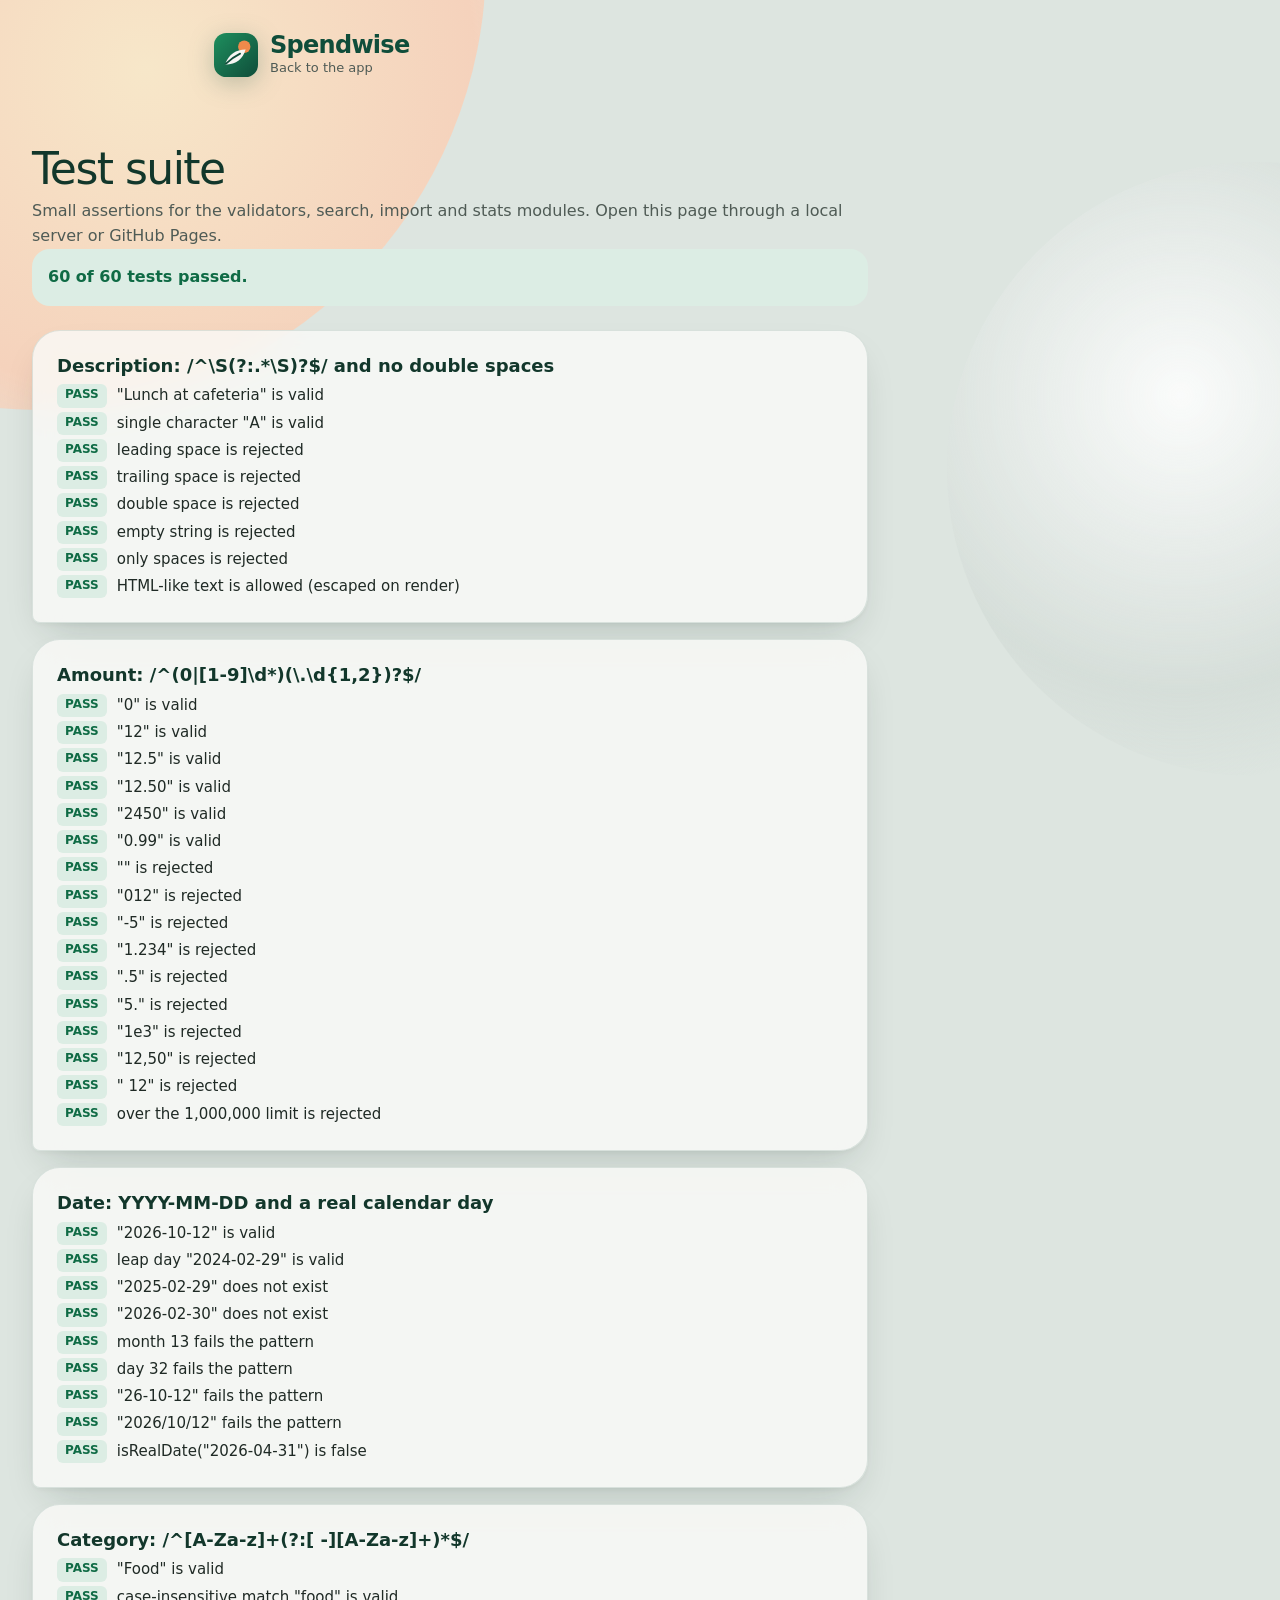
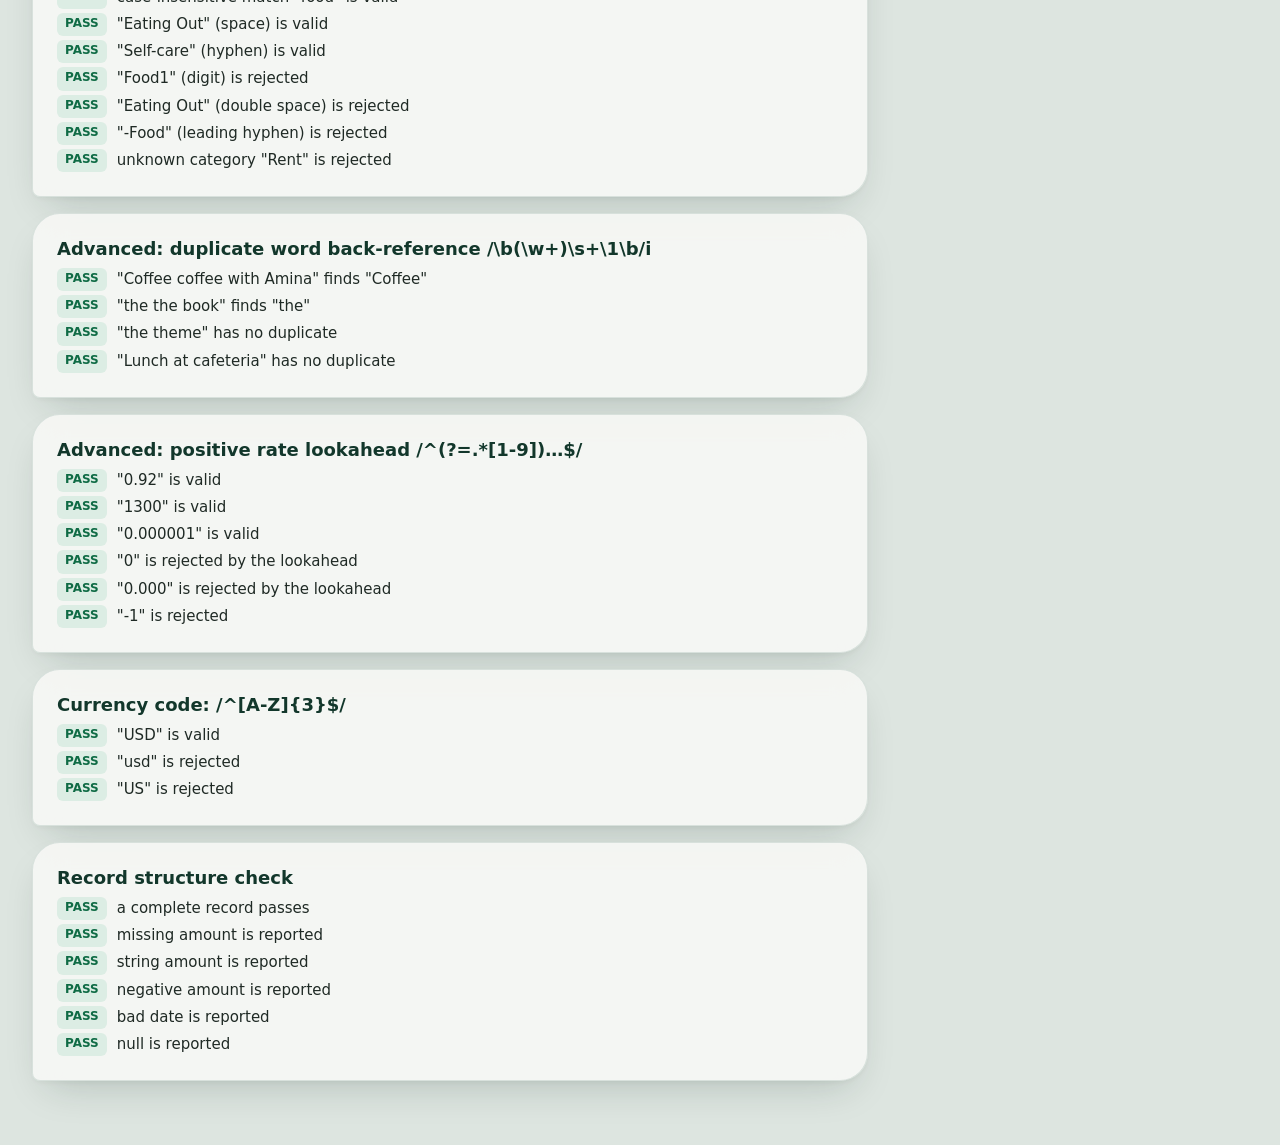
==== tests.html @ 970d1857 "feat(m3): add transaction form with regex validation and tests - validators.js: description, amount," ====
<!doctype html>
<html lang="en">
<head>
  <meta charset="utf-8">
  <meta name="viewport" content="width=device-width, initial-scale=1">
  <title>Tests · Spendwise</title>
  <link rel="icon" href="assets/favicon.svg" type="image/svg+xml">
  <link rel="stylesheet" href="styles/main.css">
</head>
<body class="tests-page">
  <a class="skip-link" href="#main">Skip to main content</a>
  <header class="site-header">
    <a class="brand" href="index.html">
      <img class="brand__mark" src="assets/favicon.svg" alt="">
      <span class="brand__text">
        <span class="brand__name">Spendwise</span>
        <span class="brand__tagline">Back to the app</span>
      </span>
    </a>
  </header>

  <main id="main" class="main" tabindex="-1">
    <h1 class="view__title">Test suite</h1>
    <p class="view__lede">Small assertions for the validators, search, import and stats modules. Open this page through a local server or GitHub Pages.</p>
    <p id="summary" class="tests-summary" role="status">Running tests…</p>
    <div id="results"></div>
  </main>

  <script type="module">
    import {
      PATTERNS, validateDescription, validateAmount, validateDate, validateCategory,
      validateCurrencyCode, validateRate, findDuplicateWord, isRealDate, describeRecordProblem,
    } from './scripts/validators.js';

    const groups = [];

    function group(name, body) {
      const cases = [];
      const expect = (label, actual, expected) => {
        const pass = JSON.stringify(actual) === JSON.stringify(expected);
        cases.push({ label, pass, actual, expected });
      };
      try {
        body(expect);
      } catch (error) {
        cases.push({ label: `threw: ${error.message}`, pass: false });
      }
      groups.push({ name, cases });
    }

    const ok = (message) => message === '';

    group('Description: /^\\S(?:.*\\S)?$/ and no double spaces', (expect) => {
      expect('"Lunch at cafeteria" is valid', ok(validateDescription('Lunch at cafeteria')), true);
      expect('single character "A" is valid', ok(validateDescription('A')), true);
      expect('leading space is rejected', ok(validateDescription(' Lunch')), false);
      expect('trailing space is rejected', ok(validateDescription('Lunch ')), false);
      expect('double space is rejected', ok(validateDescription('Lunch  at cafe')), false);
      expect('empty string is rejected', ok(validateDescription('')), false);
      expect('only spaces is rejected', ok(validateDescription('   ')), false);
      expect('HTML-like text is allowed (escaped on render)', ok(validateDescription('Printing <notes>')), true);
    });

    group('Amount: /^(0|[1-9]\\d*)(\\.\\d{1,2})?$/', (expect) => {
      for (const value of ['0', '12', '12.5', '12.50', '2450', '0.99']) {
        expect(`"${value}" is valid`, ok(validateAmount(value)), true);
      }
      for (const value of ['', '012', '-5', '1.234', '.5', '5.', '1e3', '12,50', ' 12']) {
        expect(`"${value}" is rejected`, ok(validateAmount(value)), false);
      }
      expect('over the 1,000,000 limit is rejected', ok(validateAmount('1000000.01')), false);
    });

    group('Date: YYYY-MM-DD and a real calendar day', (expect) => {
      expect('"2026-10-12" is valid', ok(validateDate('2026-10-12')), true);
      expect('leap day "2024-02-29" is valid', ok(validateDate('2024-02-29')), true);
      expect('"2025-02-29" does not exist', ok(validateDate('2025-02-29')), false);
      expect('"2026-02-30" does not exist', ok(validateDate('2026-02-30')), false);
      expect('month 13 fails the pattern', PATTERNS.date.test('2026-13-01'), false);
      expect('day 32 fails the pattern', PATTERNS.date.test('2026-01-32'), false);
      expect('"26-10-12" fails the pattern', PATTERNS.date.test('26-10-12'), false);
      expect('"2026/10/12" fails the pattern', PATTERNS.date.test('2026/10/12'), false);
      expect('isRealDate("2026-04-31") is false', isRealDate('2026-04-31'), false);
    });

    group('Category: /^[A-Za-z]+(?:[ -][A-Za-z]+)*$/', (expect) => {
      const list = ['Food', 'Books', 'Eating Out', 'Self-care'];
      expect('"Food" is valid', ok(validateCategory('Food', list)), true);
      expect('case-insensitive match "food" is valid', ok(validateCategory('food', list)), true);
      expect('"Eating Out" (space) is valid', ok(validateCategory('Eating Out', list)), true);
      expect('"Self-care" (hyphen) is valid', ok(validateCategory('Self-care', list)), true);
      expect('"Food1" (digit) is rejected', PATTERNS.category.test('Food1'), false);
      expect('"Eating  Out" (double space) is rejected', PATTERNS.category.test('Eating  Out'), false);
      expect('"-Food" (leading hyphen) is rejected', PATTERNS.category.test('-Food'), false);
      expect('unknown category "Rent" is rejected', ok(validateCategory('Rent', list)), false);
    });

    group('Advanced: duplicate word back-reference /\\b(\\w+)\\s+\\1\\b/i', (expect) => {
      expect('"Coffee coffee with Amina" finds "Coffee"', findDuplicateWord('Coffee coffee with Amina'), 'Coffee');
      expect('"the the book" finds "the"', findDuplicateWord('the the book'), 'the');
      expect('"the theme" has no duplicate', findDuplicateWord('the theme'), null);
      expect('"Lunch at cafeteria" has no duplicate', findDuplicateWord('Lunch at cafeteria'), null);
    });

    group('Advanced: positive rate lookahead /^(?=.*[1-9])…$/', (expect) => {
      expect('"0.92" is valid', ok(validateRate('0.92')), true);
      expect('"1300" is valid', ok(validateRate('1300')), true);
      expect('"0.000001" is valid', ok(validateRate('0.000001')), true);
      expect('"0" is rejected by the lookahead', ok(validateRate('0')), false);
      expect('"0.000" is rejected by the lookahead', ok(validateRate('0.000')), false);
      expect('"-1" is rejected', ok(validateRate('-1')), false);
    });

    group('Currency code: /^[A-Z]{3}$/', (expect) => {
      expect('"USD" is valid', ok(validateCurrencyCode('USD')), true);
      expect('"usd" is rejected', ok(validateCurrencyCode('usd')), false);
      expect('"US" is rejected', ok(validateCurrencyCode('US')), false);
    });

    group('Record structure check', (expect) => {
      const good = {
        id: 'txn_0001', description: 'Bus pass', amount: 45, category: 'Transport',
        date: '2026-10-01', createdAt: '2026-10-01T08:00:00.000Z', updatedAt: '2026-10-01T08:00:00.000Z',
      };
      expect('a complete record passes', describeRecordProblem(good), '');
      const { amount, ...noAmount } = good;
      expect('missing amount is reported', describeRecordProblem(noAmount), "is missing 'amount'");
      expect('string amount is reported', describeRecordProblem({ ...good, amount: '45' }), "has 'amount' as a string, expected a number");
      expect('negative amount is reported', describeRecordProblem({ ...good, amount: -1 }), "has an invalid 'amount' (-1)");
      expect('bad date is reported', describeRecordProblem({ ...good, date: '2026-02-30' }), "has an invalid 'date' (2026-02-30)");
      expect('null is reported', describeRecordProblem(null), 'is not an object');
    });

    /* ---------- Render results ---------- */
    const results = document.getElementById('results');
    let passed = 0;
    let total = 0;

    for (const { name, cases } of groups) {
      const section = document.createElement('section');
      section.className = 'card test-group';
      const heading = document.createElement('h2');
      heading.textContent = name;
      const list = document.createElement('ul');
      list.className = 'test-list';

      for (const testCase of cases) {
        total += 1;
        if (testCase.pass) passed += 1;
        const item = document.createElement('li');
        const badge = document.createElement('span');
        badge.className = `test-badge test-badge--${testCase.pass ? 'pass' : 'fail'}`;
        badge.textContent = testCase.pass ? 'PASS' : 'FAIL';
        const text = document.createElement('span');
        text.textContent = testCase.pass
          ? testCase.label
          : `${testCase.label} (got ${JSON.stringify(testCase.actual)}, expected ${JSON.stringify(testCase.expected)})`;
        item.append(badge, text);
        list.append(item);
      }

      section.append(heading, list);
      results.append(section);
    }

    const summary = document.getElementById('summary');
    summary.textContent = `${passed} of ${total} tests passed.`;
    summary.dataset.failed = String(passed !== total);
    console.info(summary.textContent);
  </script>
</body>
</html>
---- styles/main.css ----
/* =============================================================
   Spendwise · main stylesheet
   Mobile-first. Breakpoints: base (~360px), 768px, 1024px, 1280px.
   ============================================================= */

/* ---------- 1. Design tokens ---------- */
:root {
  color-scheme: light;

  --bg: #DDE5E0;
  --surface: rgba(248, 249, 246, 0.86);
  --surface-solid: #F6F6F3;
  --surface-raised: #FFFFFF;
  --border: rgba(15, 77, 58, 0.12);
  --border-strong: #6E8279;

  --heading: #12372B;
  --text: #1F2A25;
  --text-muted: #4F5B55;

  --primary: #0F4D3A;
  --primary-hover: #0A3A2C;
  --on-primary: #FFFFFF;
  --primary-text: #0F4D3A;
  --secondary: #1E8F5E;

  --accent: #F08A4B;
  --accent-hover: #E7783A;
  --on-accent: #2B1608;
  --accent-text: #A84A14;

  --danger: #B42318;
  --on-danger: #FFFFFF;
  --danger-bg: #FDECEA;
  --success: #0F6B45;
  --over-bg: linear-gradient(160deg, #FCE8DA 0%, #F9D3BA 100%);

  --highlight: #F5D9C4;
  --on-highlight: #2B2B2B;
  --focus: #0F766E;

  --chip-bg: #DCEDE4;
  --input-bg: #FFFFFF;
  --input-border: #7D8F86;
  --hover: rgba(15, 77, 58, 0.06);
  --track: rgba(15, 77, 58, 0.12);
  --code-bg: rgba(15, 77, 58, 0.08);
  --link: #0F4D3A;

  --hero-1: #16684F;
  --hero-2: #0F4D3A;
  --hero-3: #0A3529;

  --deco-opacity: 1;

  --space-1: 4px;
  --space-2: 8px;
  --space-3: 16px;
  --space-4: 24px;
  --space-5: 32px;
  --space-6: 48px;

  --radius-lg: 28px;
  --radius-md: 18px;
  --radius-sm: 8px;

  --shadow-sm: 0 1px 2px rgba(15, 40, 30, 0.06), 0 4px 12px rgba(15, 40, 30, 0.06);
  --shadow-md: 0 2px 4px rgba(15, 40, 30, 0.04), 0 18px 40px -16px rgba(15, 40, 30, 0.22);
  --shadow-lg: 0 30px 60px -20px rgba(15, 40, 30, 0.35);

  --font: "Manrope", system-ui, -apple-system, "Segoe UI", Roboto, sans-serif;
  --mono: ui-monospace, SFMono-Regular, Menlo, Consolas, monospace;
  --ease: cubic-bezier(0.2, 0.7, 0.2, 1);
}

[data-theme="dark"] {
  color-scheme: dark;

  --bg: #0E1714;
  --surface: rgba(26, 38, 33, 0.88);
  --surface-solid: #18241F;
  --surface-raised: #1E2C26;
  --border: rgba(180, 220, 200, 0.12);
  --border-strong: #7F978B;

  --heading: #EAF3EE;
  --text: #DCE6E0;
  --text-muted: #A9B8B0;

  --primary: #5FD3A0;
  --primary-hover: #7BE0B3;
  --on-primary: #06231A;
  --primary-text: #7BE0B3;
  --secondary: #3FBF87;

  --accent: #F39A62;
  --accent-hover: #F6AE7F;
  --on-accent: #2B1608;
  --accent-text: #FFB386;

  --danger: #FF8A80;
  --on-danger: #2A0A08;
  --danger-bg: rgba(255, 138, 128, 0.12);
  --success: #6EE7B7;
  --over-bg: linear-gradient(160deg, rgba(243, 154, 98, 0.22) 0%, rgba(243, 154, 98, 0.1) 100%);

  --focus: #7DD3C0;
  --chip-bg: rgba(95, 211, 160, 0.16);
  --input-bg: #121D19;
  --input-border: #6F8479;
  --hover: rgba(255, 255, 255, 0.05);
  --track: rgba(255, 255, 255, 0.1);
  --code-bg: rgba(255, 255, 255, 0.08);
  --link: #7BE0B3;

  --hero-1: #155A45;
  --hero-2: #0F4535;
  --hero-3: #0A2D23;

  --deco-opacity: 0.12;
  --shadow-md: 0 2px 4px rgba(0, 0, 0, 0.2), 0 18px 40px -16px rgba(0, 0, 0, 0.6);
}

/* ---------- 2. Reset & base ---------- */
*,
*::before,
*::after { box-sizing: border-box; }

[hidden] { display: none !important; }

html {
  -webkit-text-size-adjust: 100%;
  background: var(--bg);
  scroll-behavior: smooth;
}

body {
  margin: 0;
  min-height: 100vh;
  font-family: var(--font);
  font-size: 1rem;
  line-height: 1.55;
  color: var(--text);
  overflow-x: hidden;
  -webkit-font-smoothing: antialiased;
}

/* Soft decorative shapes, echoing the mockup */
body::before,
body::after {
  content: "";
  position: fixed;
  z-index: -1;
  border-radius: 50%;
  pointer-events: none;
  opacity: var(--deco-opacity);
}

body::before {
  width: 70vmax;
  height: 70vmax;
  left: -32vmax;
  top: -38vmax;
  background: radial-gradient(circle at 62% 62%, #F7E7C9 0%, #F5D2BC 42%, rgba(245, 210, 188, 0) 70%);
}

body::after {
  width: 48vmax;
  height: 48vmax;
  right: -22vmax;
  top: 18vh;
  background: radial-gradient(circle at 38% 38%, rgba(255, 255, 255, 0.85) 0%, rgba(205, 214, 209, 0.45) 55%, rgba(205, 214, 209, 0) 72%);
}

h1, h2, h3 {
  margin: 0;
  line-height: 1.2;
  color: var(--heading);
}

p { margin: 0; }

a {
  color: var(--link);
  text-underline-offset: 3px;
  text-decoration-thickness: 1px;
}

a:hover { text-decoration-thickness: 2px; }

button,
input,
select { font: inherit; color: inherit; }

button { cursor: pointer; }

code {
  font-family: var(--mono);
  font-size: 0.875em;
  background: var(--code-bg);
  padding: 1px 6px;
  border-radius: 6px;
  word-break: break-word;
}

mark {
  background: var(--highlight);
  color: var(--on-highlight);
  border-radius: 4px;
  padding: 0 2px;
  box-shadow: 0 0 0 1px rgba(168, 74, 20, 0.3);
}

:focus-visible {
  outline: 3px solid var(--focus);
  outline-offset: 3px;
}

.sr-only {
  position: absolute !important;
  width: 1px;
  height: 1px;
  padding: 0;
  margin: -1px;
  overflow: hidden;
  clip: rect(0 0 0 0);
  white-space: nowrap;
  border: 0;
}

.muted { color: var(--text-muted); }

/* ---------- 3. Skip link ---------- */
.skip-link {
  position: absolute;
  left: var(--space-3);
  top: -100px;
  z-index: 100;
  padding: 12px 20px;
  border-radius: 999px;
  background: var(--primary);
  color: var(--on-primary);
  font-weight: 700;
  text-decoration: none;
  box-shadow: var(--shadow-md);
  transition: top 0.2s var(--ease);
}

.skip-link:focus { top: var(--space-3); }

/* ---------- 4. App shell ---------- */
.app {
  min-height: 100vh;
  display: flex;
  flex-direction: column;
}

.site-header {
  display: flex;
  flex-direction: column;
  gap: var(--space-3);
  padding: var(--space-3);
}

.brand {
  display: inline-flex;
  align-items: center;
  gap: 12px;
  align-self: flex-start;
  color: inherit;
  text-decoration: none;
  border-radius: 14px;
}

.brand__mark {
  width: 44px;
  height: 44px;
  flex: none;
  filter: drop-shadow(0 6px 12px rgba(15, 77, 58, 0.25));
}

.brand__text { display: flex; flex-direction: column; }

.brand__name {
  font-size: 1.5rem;
  font-weight: 800;
  letter-spacing: -0.03em;
  line-height: 1.1;
  color: var(--primary-text);
}

.brand__tagline {
  font-size: 0.8125rem;
  color: var(--text-muted);
}

.site-nav ul {
  list-style: none;
  margin: 0;
  padding: 6px;
  display: flex;
  flex-wrap: wrap;
  gap: 4px;
  background: var(--surface);
  border: 1px solid var(--border);
  border-radius: 22px;
  box-shadow: var(--shadow-sm);
  backdrop-filter: blur(12px);
  -webkit-backdrop-filter: blur(12px);
}

.site-nav li { flex: 1 1 auto; }

.site-nav a {
  display: flex;
  align-items: center;
  justify-content: center;
  gap: 10px;
  min-height: 44px;
  padding: 8px 14px;
  border-radius: 999px;
  color: var(--text);
  font-weight: 700;
  font-size: 0.9375rem;
  text-decoration: none;
  transition: background-color 0.2s var(--ease), color 0.2s var(--ease);
}

.site-nav a:hover { background: var(--hover); }

.site-nav a[aria-current="page"] {
  background: var(--primary);
  color: var(--on-primary);
}

.nav-icon {
  display: none;
  width: 20px;
  height: 20px;
  flex: none;
  fill: none;
  stroke: currentColor;
  stroke-width: 2;
  stroke-linecap: round;
  stroke-linejoin: round;
}

.main {
  flex: 1;
  width: 100%;
  max-width: 1240px;
  margin: 0 auto;
  padding: var(--space-2) var(--space-3) var(--space-5);
}

.main:focus { outline: none; }

.site-footer {
  padding: var(--space-4) var(--space-3);
  text-align: center;
  font-size: 0.875rem;
  color: var(--text-muted);
}

/* ---------- 5. Views ---------- */
.view { animation: view-in 0.45s var(--ease) both; }

.view__head { margin-bottom: var(--space-4); }

.view__title {
  font-size: clamp(1.875rem, 1.4rem + 2vw, 2.75rem);
  font-weight: 300;
  letter-spacing: -0.035em;
}

.view__lede {
  margin-top: var(--space-1);
  color: var(--text-muted);
}

/* ---------- 6. Cards ---------- */
.card {
  position: relative;
  padding: var(--space-4);
  background: var(--surface);
  border: 1px solid var(--border);
  border-radius: var(--radius-lg) var(--radius-lg) var(--radius-lg) var(--radius-sm);
  box-shadow: var(--shadow-md);
  backdrop-filter: blur(16px) saturate(140%);
  -webkit-backdrop-filter: blur(16px) saturate(140%);
}

.card--flip {
  border-radius: var(--radius-sm) var(--radius-lg) var(--radius-lg) var(--radius-lg);
}

.card__title {
  font-size: 1.125rem;
  font-weight: 700;
  letter-spacing: -0.01em;
}

/* Deep green "hero" surface, like the diamond card in the mockup */
.card--hero {
  --focus: #FFD2B3;
  --link: #FFFFFF;
  overflow: hidden;
  color: #F2F7F4;
  background: linear-gradient(150deg, var(--hero-1) 0%, var(--hero-2) 55%, var(--hero-3) 100%);
  border-color: rgba(255, 255, 255, 0.08);
}

.card--hero::before {
  content: "";
  position: absolute;
  inset: -40% -30% auto auto;
  width: 70%;
  aspect-ratio: 1;
  border-radius: 50%;
  background: radial-gradient(circle, rgba(255, 255, 255, 0.14), rgba(255, 255, 255, 0) 65%);
  pointer-events: none;
}

.card--hero .card__title,
.card--hero h3 { color: #FFFFFF; }

.card--hero code {
  background: rgba(255, 255, 255, 0.14);
  color: #FFFFFF;
}

.eyebrow {
  font-size: 0.75rem;
  font-weight: 800;
  letter-spacing: 0.14em;
  text-transform: uppercase;
  color: var(--accent-text);
}

.display {
  margin: var(--space-2) 0 var(--space-3);
  font-size: clamp(2.125rem, 1.5rem + 3vw, 3.5rem);
  font-weight: 300;
  line-height: 1.04;
  letter-spacing: -0.04em;
}

/* ---------- 7. Buttons ---------- */
.btn {
  display: inline-flex;
  align-items: center;
  justify-content: center;
  gap: 8px;
  min-height: 44px;
  padding: 10px 22px;
  border: 2px solid transparent;
  border-radius: 999px;
  font-weight: 700;
  font-size: 0.9375rem;
  line-height: 1.2;
  text-decoration: none;
  white-space: nowrap;
  transition: transform 0.18s var(--ease), box-shadow 0.18s var(--ease),
              background-color 0.18s var(--ease), color 0.18s var(--ease), border-color 0.18s var(--ease);
}

.btn:hover {
  transform: translateY(-1px);
  box-shadow: var(--shadow-sm);
}

.btn:active { transform: translateY(0) scale(0.98); }

.btn--primary { background: var(--primary); color: var(--on-primary); }
.btn--primary:hover { background: var(--primary-hover); }

.btn--accent { background: var(--accent); color: var(--on-accent); }
.btn--accent:hover { background: var(--accent-hover); }

.btn--ghost {
  background: transparent;
  border-color: var(--border-strong);
  color: var(--heading);
}
.btn--ghost:hover { background: var(--hover); }

.btn--danger { background: var(--danger); color: var(--on-danger); }

.btn--danger-ghost {
  background: transparent;
  border-color: var(--danger);
  color: var(--danger);
}
.btn--danger-ghost:hover { background: var(--danger-bg); }

.btn--small {
  min-height: 36px;
  padding: 6px 14px;
  font-size: 0.875rem;
}

.btn-row {
  display: flex;
  flex-wrap: wrap;
  gap: 12px;
}

.link-small {
  font-size: 0.875rem;
  font-weight: 700;
}

/* ---------- 8. Form fields ---------- */
.field {
  display: flex;
  flex-direction: column;
  gap: 6px;
  min-width: 0;
}

.field > label {
  font-weight: 700;
  font-size: 0.9375rem;
  color: var(--heading);
}

.input,
.field input[type="text"],
.field input[type="search"],
.field select {
  width: 100%;
  min-height: 48px;
  padding: 11px 16px;
  border: 2px solid var(--input-border);
  border-radius: 14px;
  background: var(--input-bg);
  color: var(--text);
  transition: border-color 0.2s var(--ease), box-shadow 0.2s var(--ease), background-color 0.2s var(--ease);
}

.field select {
  appearance: none;
  -webkit-appearance: none;
  padding-right: 44px;
  background-image: url("data:image/svg+xml,%3Csvg xmlns='http://www.w3.org/2000/svg' viewBox='0 0 24 24' fill='none' stroke='%234F5B55' stroke-width='2.5' stroke-linecap='round' stroke-linejoin='round'%3E%3Cpath d='m6 9 6 6 6-6'/%3E%3C/svg%3E");
  background-repeat: no-repeat;
  background-position: right 14px center;
  background-size: 18px;
}

.input:hover,
.field input:hover,
.field select:hover { border-color: var(--heading); }

.input:focus-visible,
.field input:focus-visible,
.field select:focus-visible {
  outline: 3px solid var(--focus);
  outline-offset: 2px;
  border-color: var(--focus);
}

[aria-invalid="true"] {
  border-color: var(--danger) !important;
  background-color: var(--danger-bg) !important;
}

.hint {
  font-size: 0.875rem;
  color: var(--text-muted);
}

.field__error,
.field__warning {
  font-size: 0.875rem;
  font-weight: 700;
}

.field__error { color: var(--danger); }
.field__warning { color: var(--accent-text); }

.field__error:empty,
.field__warning:empty { display: none; }

.check {
  display: flex;
  align-items: center;
  gap: 10px;
  min-height: 48px;
  font-weight: 700;
}

.check input {
  width: 22px;
  height: 22px;
  margin: 0;
  accent-color: var(--primary);
  flex: none;
}

.file-field input[type="file"] {
  max-width: 100%;
  padding: 10px;
  border: 2px dashed var(--input-border);
  border-radius: 14px;
  background: var(--input-bg);
}

.file-field input[type="file"]::file-selector-button {
  margin-right: 12px;
  padding: 8px 16px;
  border: 0;
  border-radius: 999px;
  background: var(--primary);
  color: var(--on-primary);
  font: inherit;
  font-weight: 700;
  cursor: pointer;
}

.form-status {
  font-weight: 700;
  padding: 12px 16px;
  border-radius: 14px;
  animation: view-in 0.3s var(--ease) both;
}

.form-status:empty { display: none; }

.form-status[data-kind="success"] {
  color: var(--success);
  background: var(--chip-bg);
}

.form-status[data-kind="error"] {
  color: var(--danger);
  background: var(--danger-bg);
}

/* ---------- 9. Dashboard ---------- */
.dash-grid {
  display: grid;
  grid-template-columns: minmax(0, 1fr);
  gap: var(--space-3);
}

.intro__text { max-width: 46ch; margin-bottom: var(--space-4); }

.stat-list {
  list-style: none;
  margin: 0;
  padding: 0;
  display: grid;
  grid-template-columns: repeat(2, minmax(0, 1fr));
  gap: 12px;
}

.stat {
  display: flex;
  flex-direction: column;
  gap: 4px;
  min-width: 0;
  padding: var(--space-3);
  background: var(--surface);
  border: 1px solid var(--border);
  border-radius: 22px 22px 22px 8px;
  box-shadow: var(--shadow-sm);
  transition: transform 0.25s var(--ease), box-shadow 0.25s var(--ease);
}

.stat:hover {
  transform: translateY(-3px);
  box-shadow: var(--shadow-md);
}

.stat__label {
  font-size: 0.75rem;
  font-weight: 800;
  letter-spacing: 0.08em;
  text-transform: uppercase;
  color: var(--text-muted);
}

.stat__value {
  font-size: clamp(1.25rem, 1rem + 1.2vw, 1.75rem);
  font-weight: 800;
  letter-spacing: -0.02em;
  color: var(--heading);
  font-variant-numeric: tabular-nums;
  overflow-wrap: anywhere;
}

.stat__sub {
  font-size: 0.8125rem;
  color: var(--text-muted);
}

.stat--accent {
  background: linear-gradient(150deg, #F6A26C 0%, #F08A4B 100%);
  border-color: transparent;
}

.stat--accent .stat__label,
.stat--accent .stat__value,
.stat--accent .stat__sub { color: var(--on-accent); }

/* Budget card */
.budget__head {
  display: flex;
  align-items: baseline;
  justify-content: space-between;
  gap: var(--space-2);
}

.budget__figures {
  display: flex;
  flex-wrap: wrap;
  align-items: baseline;
  gap: 8px;
  margin-top: var(--space-3);
}

.budget__spent {
  font-size: clamp(1.75rem, 1.4rem + 1.5vw, 2.375rem);
  font-weight: 800;
  letter-spacing: -0.03em;
  color: var(--heading);
  font-variant-numeric: tabular-nums;
}

.meter {
  height: 14px;
  margin: var(--space-3) 0 12px;
  background: var(--track);
  border-radius: 999px;
  overflow: hidden;
}

.meter__fill {
  width: 0;
  height: 100%;
  border-radius: inherit;
  background: linear-gradient(90deg, var(--secondary), #34B37A);
  transition: width 0.4s var(--ease), background 0.4s var(--ease);
}

.budget__message {
  display: flex;
  gap: 8px;
  font-weight: 700;
}

.card--budget { transition: background 0.4s var(--ease), border-color 0.4s var(--ease); }

.card--budget[data-state="ok"] .budget__message { color: var(--success); }

.card--budget[data-state="warn"] .meter__fill { background: linear-gradient(90deg, #E7783A, #F08A4B); }
.card--budget[data-state="warn"] .budget__message { color: var(--accent-text); }

.card--budget[data-state="over"] {
  background: var(--over-bg);
  border-color: rgba(168, 74, 20, 0.35);
}
.card--budget[data-state="over"] .meter__fill { background: var(--danger); }
.card--budget[data-state="over"] .budget__message { color: var(--danger); }

/* 7-day chart */
.chart-card__head {
  display: flex;
  flex-wrap: wrap;
  align-items: baseline;
  justify-content: space-between;
  gap: var(--space-2);
}

.chart-card__total {
  font-size: 0.9375rem;
  color: #D8E7DF;
}

.chart {
  position: relative;
  display: grid;
  grid-template-columns: repeat(7, minmax(0, 1fr));
  align-items: end;
  gap: 8px;
  height: 190px;
  margin-top: var(--space-4);
}

.chart__col {
  display: flex;
  flex-direction: column;
  align-items: center;
  gap: 6px;
  height: 100%;
  min-width: 0;
}

.chart__value {
  display: none;
  min-height: 1.2em;
  font-size: 0.6875rem;
  font-weight: 700;
  color: #D8E7DF;
  white-space: nowrap;
}

.chart__track {
  flex: 1;
  width: 100%;
  display: flex;
  align-items: flex-end;
  justify-content: center;
  border-radius: 12px;
  background: rgba(255, 255, 255, 0.06);
}

.chart__bar {
  --i: 0;
  width: 66%;
  max-width: 40px;
  height: var(--h, 0%);
  border-radius: 10px 10px 4px 4px;
  background: rgba(255, 255, 255, 0.85);
  transform-origin: bottom;
  animation: bar-grow 0.7s var(--ease) both;
  animation-delay: calc(var(--i) * 60ms);
}

.chart__col.is-today .chart__bar { background: linear-gradient(180deg, #F8B88E, #F08A4B); }

.chart__label {
  font-size: 0.75rem;
  font-weight: 700;
  color: #F2F7F4;
}

.chart__col.is-today .chart__label { color: #FFD2B3; }

.chart__empty {
  position: absolute;
  inset: 0;
  display: grid;
  place-items: center;
  font-weight: 700;
  color: #D8E7DF;
}

/* Category breakdown */
.cat-breakdown {
  list-style: none;
  margin: var(--space-3) 0 0;
  padding: 0;
  display: grid;
  gap: 14px;
}

.cat-breakdown__row {
  display: flex;
  justify-content: space-between;
  gap: var(--space-2);
  font-size: 0.9375rem;
}

.cat-breakdown__name { font-weight: 700; }

.cat-breakdown__amount {
  color: var(--text-muted);
  font-variant-numeric: tabular-nums;
}

.cat-breakdown__track {
  height: 8px;
  margin-top: 6px;
  border-radius: 999px;
  background: var(--track);
  overflow: hidden;
}

.cat-breakdown__fill {
  width: var(--w, 0%);
  height: 100%;
  border-radius: inherit;
  background: var(--secondary);
  transition: width 0.4s var(--ease);
}

.cat-breakdown li:first-child .cat-breakdown__fill { background: var(--accent); }

.cat-breakdown__empty { color: var(--text-muted); }

/* ---------- 10. Transactions ---------- */
.toolbar {
  display: grid;
  grid-template-columns: minmax(0, 1fr);
  gap: var(--space-3);
  margin-bottom: var(--space-2);
}

.result-count {
  margin: var(--space-3) var(--space-1);
  font-size: 0.9375rem;
  color: var(--text-muted);
}

.table-card {
  padding: 0;
  background: none;
  border: 0;
  box-shadow: none;
  backdrop-filter: none;
  -webkit-backdrop-filter: none;
}

.records {
  display: block;
  width: 100%;
  border-collapse: collapse;
}

/* Mobile: header becomes a row of sort chips, rows become cards */
.records thead,
.records tbody { display: block; }

.records thead tr {
  display: flex;
  flex-wrap: wrap;
  gap: 8px;
  margin-bottom: 12px;
}

.records th {
  display: block;
  padding: 0;
  text-align: left;
}

.records th.th--plain {
  position: absolute;
  width: 1px;
  height: 1px;
  overflow: hidden;
  clip: rect(0 0 0 0);
  white-space: nowrap;
}

.sort-btn {
  display: inline-flex;
  align-items: center;
  gap: 6px;
  min-height: 40px;
  padding: 6px 14px;
  border: 1px solid var(--border);
  border-radius: 999px;
  background: var(--surface);
  color: var(--heading);
  font-weight: 700;
  font-size: 0.875rem;
  transition: background-color 0.2s var(--ease);
}

.sort-btn:hover { background: var(--hover); }

th[aria-sort="ascending"] .sort-btn,
th[aria-sort="descending"] .sort-btn {
  background: var(--primary);
  border-color: var(--primary);
  color: var(--on-primary);
}

.sort-icon::after {
  content: "↕";
  opacity: 0.55;
}

th[aria-sort="ascending"] .sort-icon::after { content: "↑"; opacity: 1; }
th[aria-sort="descending"] .sort-icon::after { content: "↓"; opacity: 1; }

.records tbody {
  display: grid;
  gap: 12px;
}

.records tbody tr {
  display: grid;
  grid-template-columns: auto minmax(0, 1fr) auto;
  grid-template-areas:
    "desc desc amount"
    "cat date date"
    "actions actions actions";
  gap: 10px 12px;
  align-items: center;
  padding: var(--space-3);
  background: var(--surface);
  border: 1px solid var(--border);
  border-radius: 22px 22px 22px 8px;
  box-shadow: var(--shadow-sm);
}

.records td {
  display: block;
  padding: 0;
  min-width: 0;
}

.cell-desc {
  grid-area: desc;
  font-weight: 700;
  color: var(--heading);
  overflow-wrap: anywhere;
}

.cell-amount {
  grid-area: amount;
  font-weight: 800;
  color: var(--heading);
}

.cell-cat { grid-area: cat; }

.cell-date {
  grid-area: date;
  font-size: 0.875rem;
  color: var(--text-muted);
}

.cell-actions { grid-area: actions; }

.num {
  text-align: right;
  font-variant-numeric: tabular-nums;
  white-space: nowrap;
}

.row-actions {
  display: flex;
  justify-content: flex-end;
  flex-wrap: wrap;
  gap: 8px;
}

.chip {
  display: inline-flex;
  align-items: center;
  padding: 4px 12px;
  border-radius: 999px;
  background: var(--chip-bg);
  color: var(--primary-text);
  font-size: 0.8125rem;
  font-weight: 700;
  white-space: nowrap;
}

/* Inline edit row */
.records tbody tr.is-editing {
  grid-template-columns: minmax(0, 1fr);
  grid-template-areas: "desc" "amount" "cat" "date" "actions";
  border-color: var(--focus);
  box-shadow: 0 0 0 2px var(--focus), var(--shadow-md);
}

.is-editing td {
  display: flex;
  flex-direction: column;
  gap: 4px;
  text-align: left;
  font-weight: 400;
}

.edit-label {
  font-size: 0.8125rem;
  font-weight: 700;
  color: var(--heading);
}

.input--inline {
  min-height: 42px;
  padding: 8px 12px;
  border-radius: 12px;
}

.is-editing .cell-amount .input--inline { text-align: right; }

/* Empty states */
.empty {
  display: grid;
  justify-items: center;
  gap: 12px;
  padding: var(--space-5) var(--space-4);
  text-align: center;
  background: var(--surface);
  border: 2px dashed var(--border-strong);
  border-radius: var(--radius-lg);
}

.empty__title {
  font-size: 1.25rem;
  font-weight: 800;
  color: var(--heading);
}

.empty .btn-row { justify-content: center; }

/* ---------- 11. Add form ---------- */
.add-layout {
  display: grid;
  grid-template-columns: minmax(0, 1fr);
  gap: var(--space-4);
  align-items: start;
}

.form-card {
  display: grid;
  gap: 20px;
}

.form-row {
  display: grid;
  grid-template-columns: minmax(0, 1fr);
  gap: 20px;
}

.rules {
  display: grid;
  gap: var(--space-3);
  margin: var(--space-3) 0 0;
}

.rules dt {
  font-weight: 800;
  color: #FFD2B3;
}

.rules dd {
  margin: 2px 0 0;
  color: #E6F0EA;
  font-size: 0.9375rem;
}

/* ---------- 12. Settings ---------- */
.settings-grid {
  display: grid;
  grid-template-columns: minmax(0, 1fr);
  gap: var(--space-3);
  align-items: start;
}

fieldset {
  min-width: 0;
  margin: 0;
  padding: 0;
  border: 0;
}

fieldset > * + * { margin-top: var(--space-3); }

legend {
  padding: 0;
  font-size: 1.125rem;
  font-weight: 800;
  color: var(--heading);
}

.rate-row {
  display: grid;
  grid-template-columns: minmax(90px, 0.7fr) minmax(0, 1fr);
  gap: 12px;
}

.tag-list {
  list-style: none;
  margin: 0;
  padding: 0;
  display: flex;
  flex-wrap: wrap;
  gap: 8px;
}

.tag {
  display: inline-flex;
  align-items: center;
  gap: 6px;
  padding: 4px 4px 4px 14px;
  border-radius: 999px;
  background: var(--chip-bg);
  color: var(--primary-text);
  font-weight: 700;
  font-size: 0.875rem;
}

.tag__count {
  font-weight: 600;
  opacity: 0.8;
}

.tag__remove {
  display: grid;
  place-items: center;
  width: 32px;
  height: 32px;
  padding: 0;
  border: 0;
  border-radius: 50%;
  background: transparent;
  color: inherit;
  font-size: 1.125rem;
  line-height: 1;
  transition: background-color 0.2s var(--ease);
}

.tag__remove:hover { background: var(--hover); }

.inline-form {
  display: grid;
  gap: 12px;
  align-items: start;
}

/* ---------- 13. About ---------- */
.about-grid {
  display: grid;
  grid-template-columns: minmax(0, 1fr);
  gap: var(--space-3);
  align-items: start;
}

.about-card {
  display: grid;
  gap: var(--space-3);
}

.feature-list {
  margin: 0;
  padding-left: 1.25rem;
  display: grid;
  gap: 6px;
}

.feature-list li::marker { color: var(--accent-text); }

.contact-list {
  list-style: none;
  margin: 0;
  padding: 0;
  display: grid;
  gap: 12px;
}

.contact-list li {
  display: flex;
  flex-wrap: wrap;
  gap: 4px 12px;
  align-items: baseline;
}

.contact-list__label {
  min-width: 64px;
  font-size: 0.75rem;
  font-weight: 800;
  letter-spacing: 0.1em;
  text-transform: uppercase;
  color: #FFD2B3;
}

.contact-list a {
  font-weight: 700;
  overflow-wrap: anywhere;
}

/* ---------- 14. Dialog ---------- */
.dialog {
  width: min(92vw, 460px);
  padding: var(--space-4);
  border: 0;
  border-radius: var(--radius-lg) var(--radius-lg) var(--radius-lg) var(--radius-sm);
  background: var(--surface-solid);
  color: var(--text);
  box-shadow: var(--shadow-lg);
}

.dialog[open] { animation: pop-in 0.25s var(--ease) both; }

.dialog::backdrop {
  background: rgba(8, 28, 20, 0.5);
  backdrop-filter: blur(4px);
}

.dialog__title {
  font-size: 1.375rem;
  font-weight: 800;
}

.dialog__message { margin: var(--space-2) 0 var(--space-4); }

.dialog__actions { justify-content: flex-end; }

/* ---------- 15. Test page ---------- */
.tests-page .main { max-width: 900px; }

.tests-page .site-header {
  position: static;
  height: auto;
  max-width: 900px;
  margin: 0 auto;
  width: 100%;
}

.tests-summary {
  margin-bottom: var(--space-4);
  padding: var(--space-3);
  border-radius: var(--radius-md);
  font-weight: 800;
  background: var(--chip-bg);
  color: var(--success);
}

.tests-summary[data-failed="true"] {
  background: var(--danger-bg);
  color: var(--danger);
}

.test-group { margin-bottom: var(--space-3); }

.test-group h2 {
  margin-bottom: var(--space-2);
  font-size: 1.125rem;
}

.test-list {
  list-style: none;
  margin: 0;
  padding: 0;
  display: grid;
  gap: 4px;
}

.test-list li {
  display: flex;
  gap: 10px;
  font-size: 0.9375rem;
}

.test-badge {
  flex: none;
  min-width: 48px;
  padding: 0 8px;
  border-radius: 6px;
  font-size: 0.75rem;
  font-weight: 800;
  text-align: center;
  line-height: 1.8;
}

.test-badge--pass { background: var(--chip-bg); color: var(--success); }
.test-badge--fail { background: var(--danger-bg); color: var(--danger); }

/* ---------- 16. Animations ---------- */
@keyframes view-in {
  from { opacity: 0; transform: translateY(10px); }
  to { opacity: 1; transform: none; }
}

@keyframes bar-grow {
  from { transform: scaleY(0); }
  to { transform: scaleY(1); }
}

@keyframes pop-in {
  from { opacity: 0; transform: translateY(8px) scale(0.97); }
  to { opacity: 1; transform: none; }
}

/* ---------- 17. Breakpoint: tablet (≥ 768px) ---------- */
@media (min-width: 768px) {
  .site-header {
    flex-direction: row;
    align-items: center;
    justify-content: space-between;
    padding: var(--space-4) var(--space-4) var(--space-3);
  }

  .site-nav ul {
    flex-wrap: nowrap;
    border-radius: 999px;
  }

  .site-nav li { flex: 0 0 auto; }

  .main { padding: var(--space-2) var(--space-4) var(--space-6); }

  .dash-grid {
    grid-template-columns: repeat(2, minmax(0, 1fr));
    gap: var(--space-4);
  }

  .card--intro,
  .stat-list,
  .chart-card { grid-column: 1 / -1; }

  .stat-list {
    grid-template-columns: repeat(4, minmax(0, 1fr));
    gap: var(--space-3);
  }

  .chart__value { display: block; }

  .toolbar {
    grid-template-columns: minmax(0, 1fr) auto;
    align-items: end;
  }

  .toolbar__search { grid-column: 1 / -1; }
  .toolbar__sort { min-width: 240px; }

  /* Real table from tablet up */
  .table-card {
    padding: var(--space-2);
    background: var(--surface);
    border: 1px solid var(--border);
    box-shadow: var(--shadow-md);
    backdrop-filter: blur(16px) saturate(140%);
    -webkit-backdrop-filter: blur(16px) saturate(140%);
  }

  .records { display: table; }
  .records thead { display: table-header-group; }
  .records tbody { display: table-row-group; }

  .records thead tr,
  .records tbody tr {
    display: table-row;
    padding: 0;
    background: none;
    border: 0;
    border-radius: 0;
    box-shadow: none;
  }

  .records th,
  .records td {
    display: table-cell;
    padding: 12px 14px;
    vertical-align: middle;
  }

  .records th {
    font-size: 0.8125rem;
    font-weight: 800;
    letter-spacing: 0.06em;
    text-transform: uppercase;
    color: var(--text-muted);
  }

  .records th.th--plain {
    position: static;
    width: auto;
    height: auto;
    overflow: visible;
    clip: auto;
  }

  .records th.num { text-align: right; }

  .sort-btn {
    margin-left: -12px;
    border-color: transparent;
    background: transparent;
    font-size: 0.8125rem;
    letter-spacing: 0.06em;
    text-transform: uppercase;
    color: var(--text-muted);
  }

  .num .sort-btn { margin-left: 0; margin-right: -12px; }

  th[aria-sort="ascending"] .sort-btn,
  th[aria-sort="descending"] .sort-btn {
    background: var(--chip-bg);
    border-color: transparent;
    color: var(--primary-text);
  }

  .records td { border-top: 1px solid var(--border); }

  .records tbody tr { transition: background-color 0.2s var(--ease); }
  .records tbody tr:hover { background: var(--hover); }

  .cell-date { width: 8.5rem; font-size: 0.9375rem; }
  .cell-actions { width: 1%; white-space: nowrap; }
  .row-actions { flex-wrap: nowrap; }

  .records tbody tr.is-editing {
    background: var(--hover);
    box-shadow: inset 4px 0 0 var(--focus);
  }

  .is-editing td {
    display: table-cell;
    vertical-align: top;
  }

  .is-editing td > * + * { margin-top: 4px; }

  .is-editing .edit-label {
    position: absolute;
    width: 1px;
    height: 1px;
    overflow: hidden;
    clip: rect(0 0 0 0);
    white-space: nowrap;
  }

  .form-row { grid-template-columns: repeat(2, minmax(0, 1fr)); }

  .settings-grid,
  .about-grid {
    grid-template-columns: repeat(2, minmax(0, 1fr));
    gap: var(--space-4);
  }

  .settings-card--wide { grid-column: 1 / -1; }

  .inline-form {
    grid-template-columns: minmax(0, 1fr) auto;
  }

  .inline-form .btn { margin-top: 29px; }
}

/* ---------- 18. Breakpoint: desktop (≥ 1024px) ---------- */
@media (min-width: 1024px) {
  .app {
    display: grid;
    grid-template-columns: 260px minmax(0, 1fr);
    grid-template-rows: 1fr auto;
    grid-template-areas:
      "header main"
      "header footer";
  }

  .site-header {
    grid-area: header;
    position: sticky;
    top: 0;
    height: 100vh;
    flex-direction: column;
    align-items: stretch;
    justify-content: flex-start;
    gap: var(--space-5);
    padding: var(--space-5) var(--space-3) var(--space-5) var(--space-4);
  }

  .site-nav ul {
    flex-direction: column;
    gap: 4px;
    padding: 10px;
    border-radius: var(--radius-lg) var(--radius-lg) var(--radius-lg) var(--radius-sm);
  }

  .site-nav a {
    justify-content: flex-start;
    padding: 10px 16px;
    min-height: 48px;
  }

  .nav-icon { display: block; }

  .main {
    grid-area: main;
    margin: 0;
    padding: var(--space-5) var(--space-5) var(--space-6);
  }

  .site-footer {
    grid-area: footer;
    text-align: left;
    padding: 0 var(--space-5) var(--space-4);
  }

  .dash-grid { grid-template-columns: repeat(12, minmax(0, 1fr)); }

  .card--intro { grid-column: span 7; }
  .card--budget { grid-column: span 5; }
  .stat-list { grid-column: 1 / -1; }
  .chart-card { grid-column: span 8; }
  .card--categories { grid-column: span 4; }

  .card--intro { padding: var(--space-5); }

  .toolbar {
    grid-template-columns: minmax(0, 1fr) auto 240px;
    align-items: start;
  }

  .toolbar__search { grid-column: auto; }
  .toolbar__case { margin-top: 29px; }

  .add-layout { grid-template-columns: minmax(0, 3fr) minmax(0, 2fr); }

  .form-card { padding: var(--space-5); }

  .about-grid { grid-template-columns: minmax(0, 3fr) minmax(0, 2fr); }
}

/* ---------- 19. Breakpoint: wide (≥ 1280px) ---------- */
@media (min-width: 1280px) {
  .app { grid-template-columns: 280px minmax(0, 1fr); }

  .settings-grid { grid-template-columns: repeat(3, minmax(0, 1fr)); }
  .settings-card--wide { grid-column: span 2; }

  .chart { height: 220px; }
}

/* ---------- 20. User preferences ---------- */
@media (prefers-reduced-motion: reduce) {
  html { scroll-behavior: auto; }

  *,
  *::before,
  *::after {
    animation-duration: 0.01ms !important;
    animation-iteration-count: 1 !important;
    animation-delay: 0ms !important;
    transition-duration: 0.01ms !important;
  }
}

@media (forced-colors: active) {
  .card,
  .stat,
  .records tbody tr { border: 1px solid CanvasText; }

  .meter__fill,
  .chart__bar,
  .cat-breakdown__fill { background: Highlight; forced-color-adjust: none; }
}
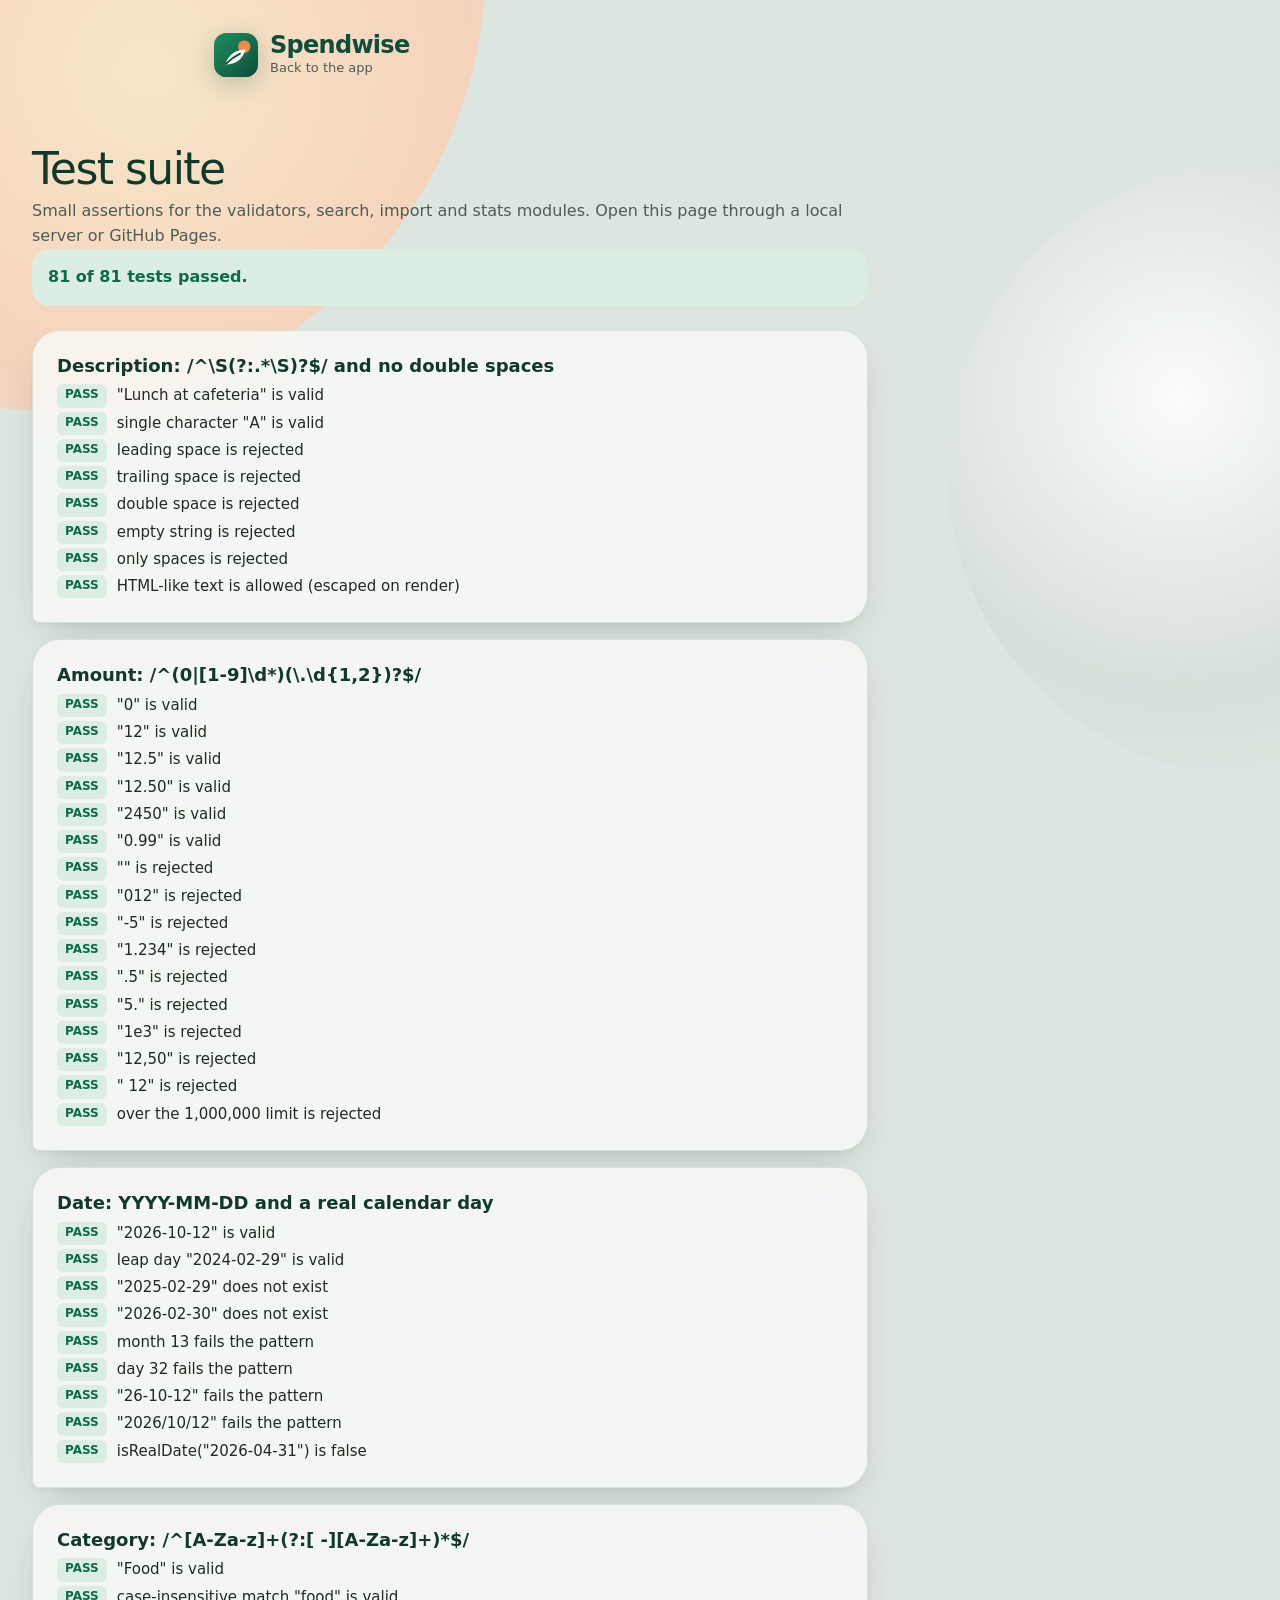
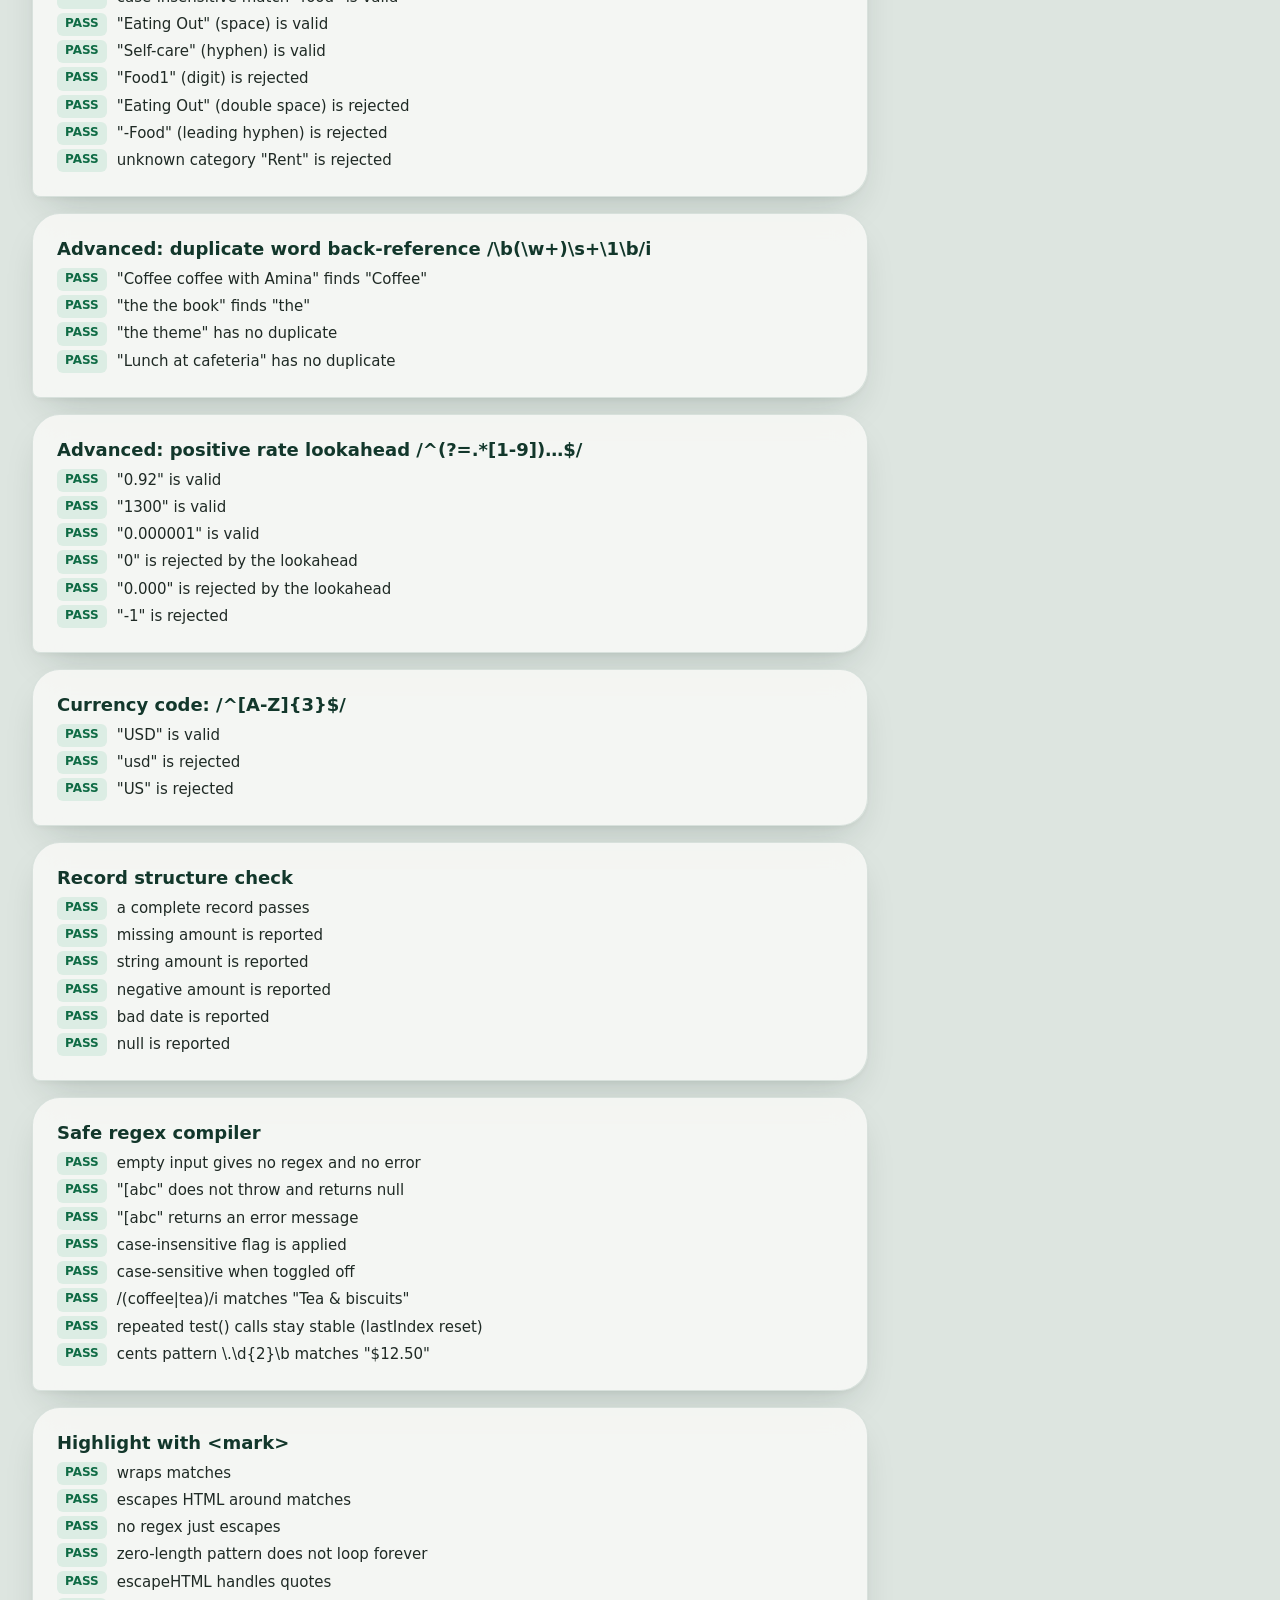
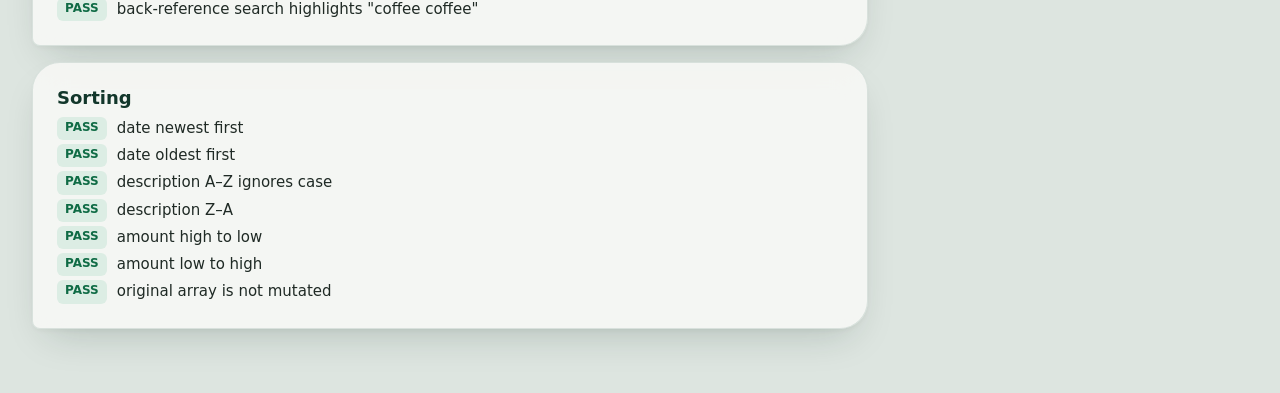
==== commit e15f4899: "feat(m4): render, sort and regex-search transactions - search.js: safe regex compiler (try/catch), H" ====
--- a/tests.html
+++ b/tests.html
@@ -31,6 +31,7 @@
       PATTERNS, validateDescription, validateAmount, validateDate, validateCategory,
       validateCurrencyCode, validateRate, findDuplicateWord, isRealDate, describeRecordProblem,
     } from './scripts/validators.js';
+    import { compileRegex, highlight, matches, sortRecords, escapeHTML } from './scripts/search.js';
 
     const groups = [];
 
@@ -129,6 +130,46 @@
       expect('negative amount is reported', describeRecordProblem({ ...good, amount: -1 }), "has an invalid 'amount' (-1)");
       expect('bad date is reported', describeRecordProblem({ ...good, date: '2026-02-30' }), "has an invalid 'date' (2026-02-30)");
       expect('null is reported', describeRecordProblem(null), 'is not an object');
+    });
+
+    group('Safe regex compiler', (expect) => {
+      expect('empty input gives no regex and no error', compileRegex(''), { re: null, error: '' });
+      const broken = compileRegex('[abc');
+      expect('"[abc" does not throw and returns null', broken.re, null);
+      expect('"[abc" returns an error message', broken.error.startsWith('Invalid pattern'), true);
+      expect('case-insensitive flag is applied', compileRegex('coffee').re.flags, 'gi');
+      expect('case-sensitive when toggled off', compileRegex('coffee', { caseInsensitive: false }).re.flags, 'g');
+      const { re } = compileRegex('(coffee|tea)');
+      expect('/(coffee|tea)/i matches "Tea & biscuits"', matches('Tea & biscuits', re), true);
+      expect('repeated test() calls stay stable (lastIndex reset)', [matches('tea', re), matches('tea', re)], [true, true]);
+      expect('cents pattern \\.\\d{2}\\b matches "$12.50"', matches('$12.50', compileRegex('\\.\\d{2}\\b').re), true);
+    });
+
+    group('Highlight with <mark>', (expect) => {
+      const { re } = compileRegex('coffee');
+      expect('wraps matches', highlight('Coffee coffee', re), '<mark>Coffee</mark> <mark>coffee</mark>');
+      expect('escapes HTML around matches', highlight('<b>coffee</b>', re), '&lt;b&gt;<mark>coffee</mark>&lt;/b&gt;');
+      expect('no regex just escapes', highlight('a < b', null), 'a &lt; b');
+      expect('zero-length pattern does not loop forever', highlight('abc', compileRegex('^').re), 'abc');
+      expect('escapeHTML handles quotes', escapeHTML(`"it's"`), '&quot;it&#39;s&quot;');
+      const dupes = compileRegex('\\b(\\w+)\\s+\\1\\b').re;
+      expect('back-reference search highlights "coffee coffee"', highlight('Coffee coffee with Amina', dupes), '<mark>Coffee coffee</mark> with Amina');
+    });
+
+    group('Sorting', (expect) => {
+      const rows = [
+        { id: 'a', description: 'banana', amount: 5, date: '2026-10-02', createdAt: '1' },
+        { id: 'b', description: 'Apple', amount: 20, date: '2026-10-03', createdAt: '2' },
+        { id: 'c', description: 'cherry', amount: 0, date: '2026-10-01', createdAt: '3' },
+      ];
+      const ids = (key) => sortRecords(rows, key).map((r) => r.id);
+      expect('date newest first', ids('date-desc'), ['b', 'a', 'c']);
+      expect('date oldest first', ids('date-asc'), ['c', 'a', 'b']);
+      expect('description A–Z ignores case', ids('description-asc'), ['b', 'a', 'c']);
+      expect('description Z–A', ids('description-desc'), ['c', 'a', 'b']);
+      expect('amount high to low', ids('amount-desc'), ['b', 'a', 'c']);
+      expect('amount low to high', ids('amount-asc'), ['c', 'a', 'b']);
+      expect('original array is not mutated', rows.map((r) => r.id), ['a', 'b', 'c']);
     });
 
     /* ---------- Render results ---------- */
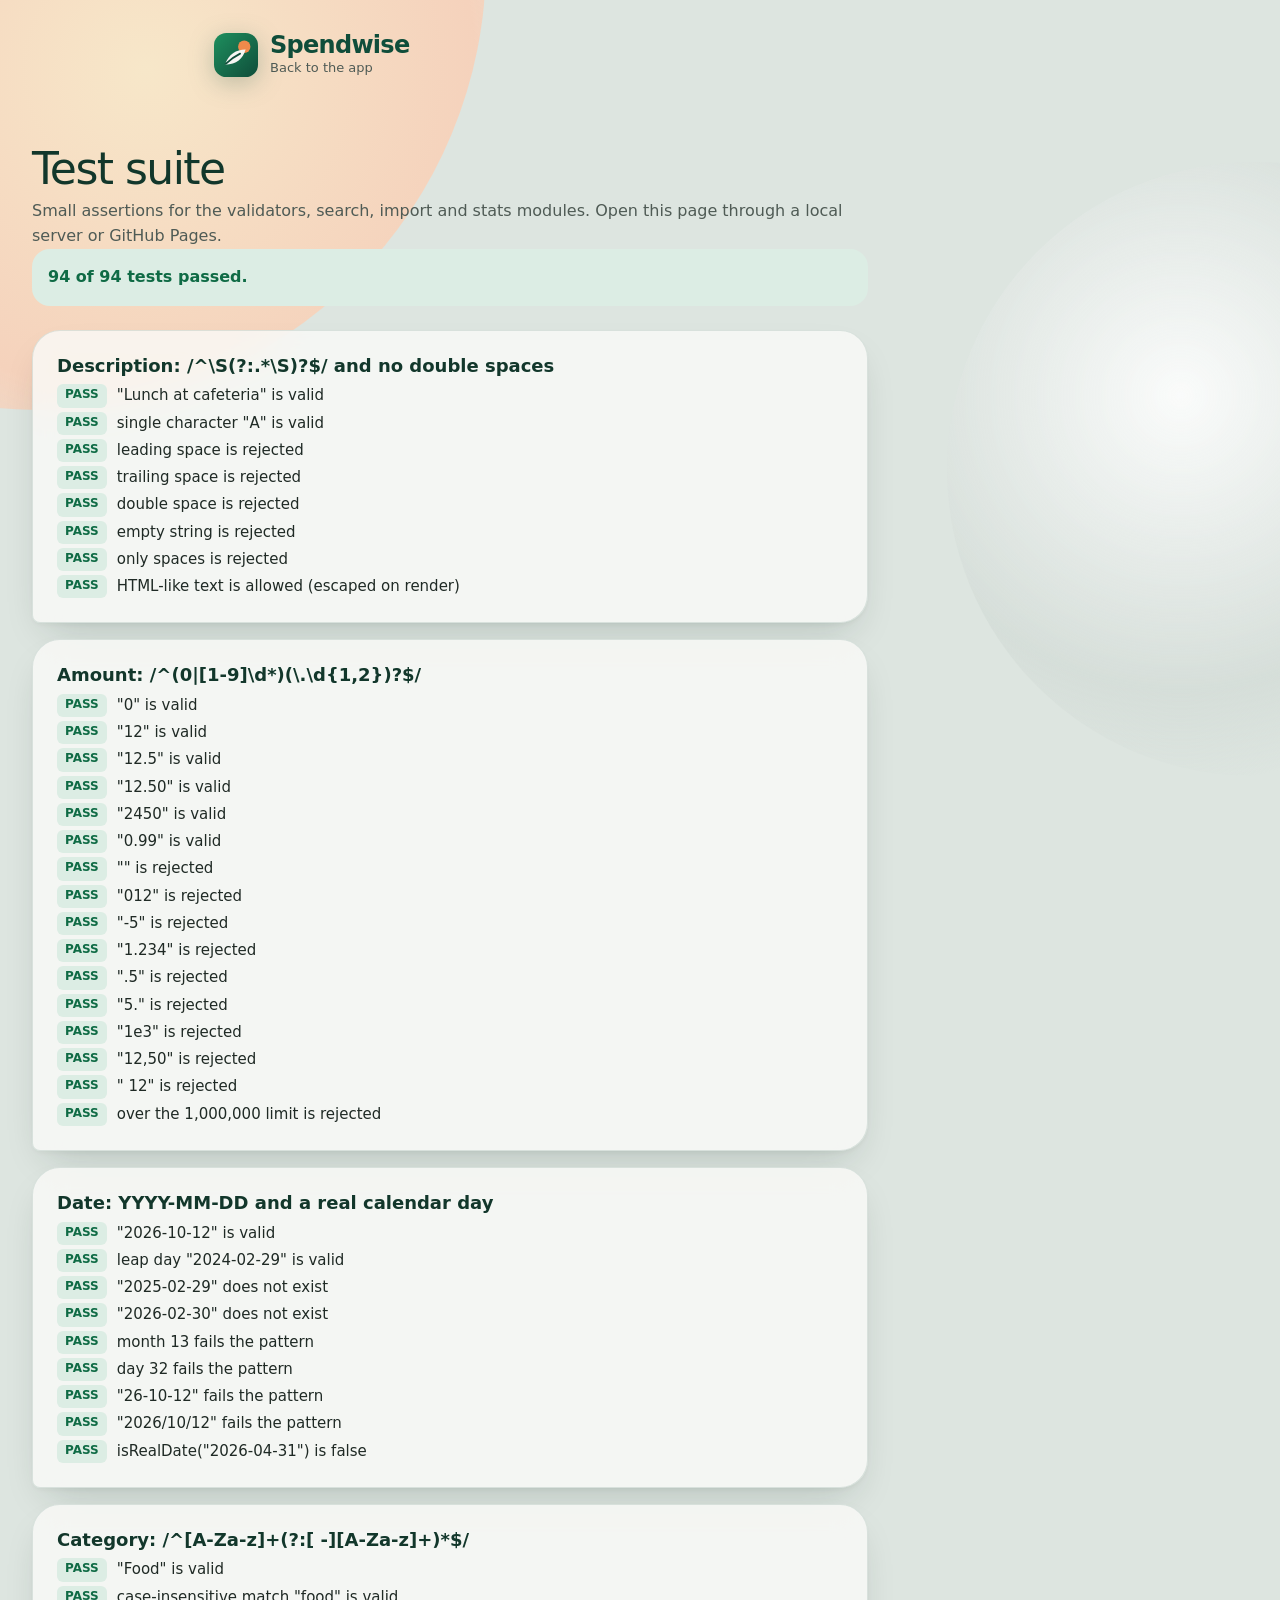
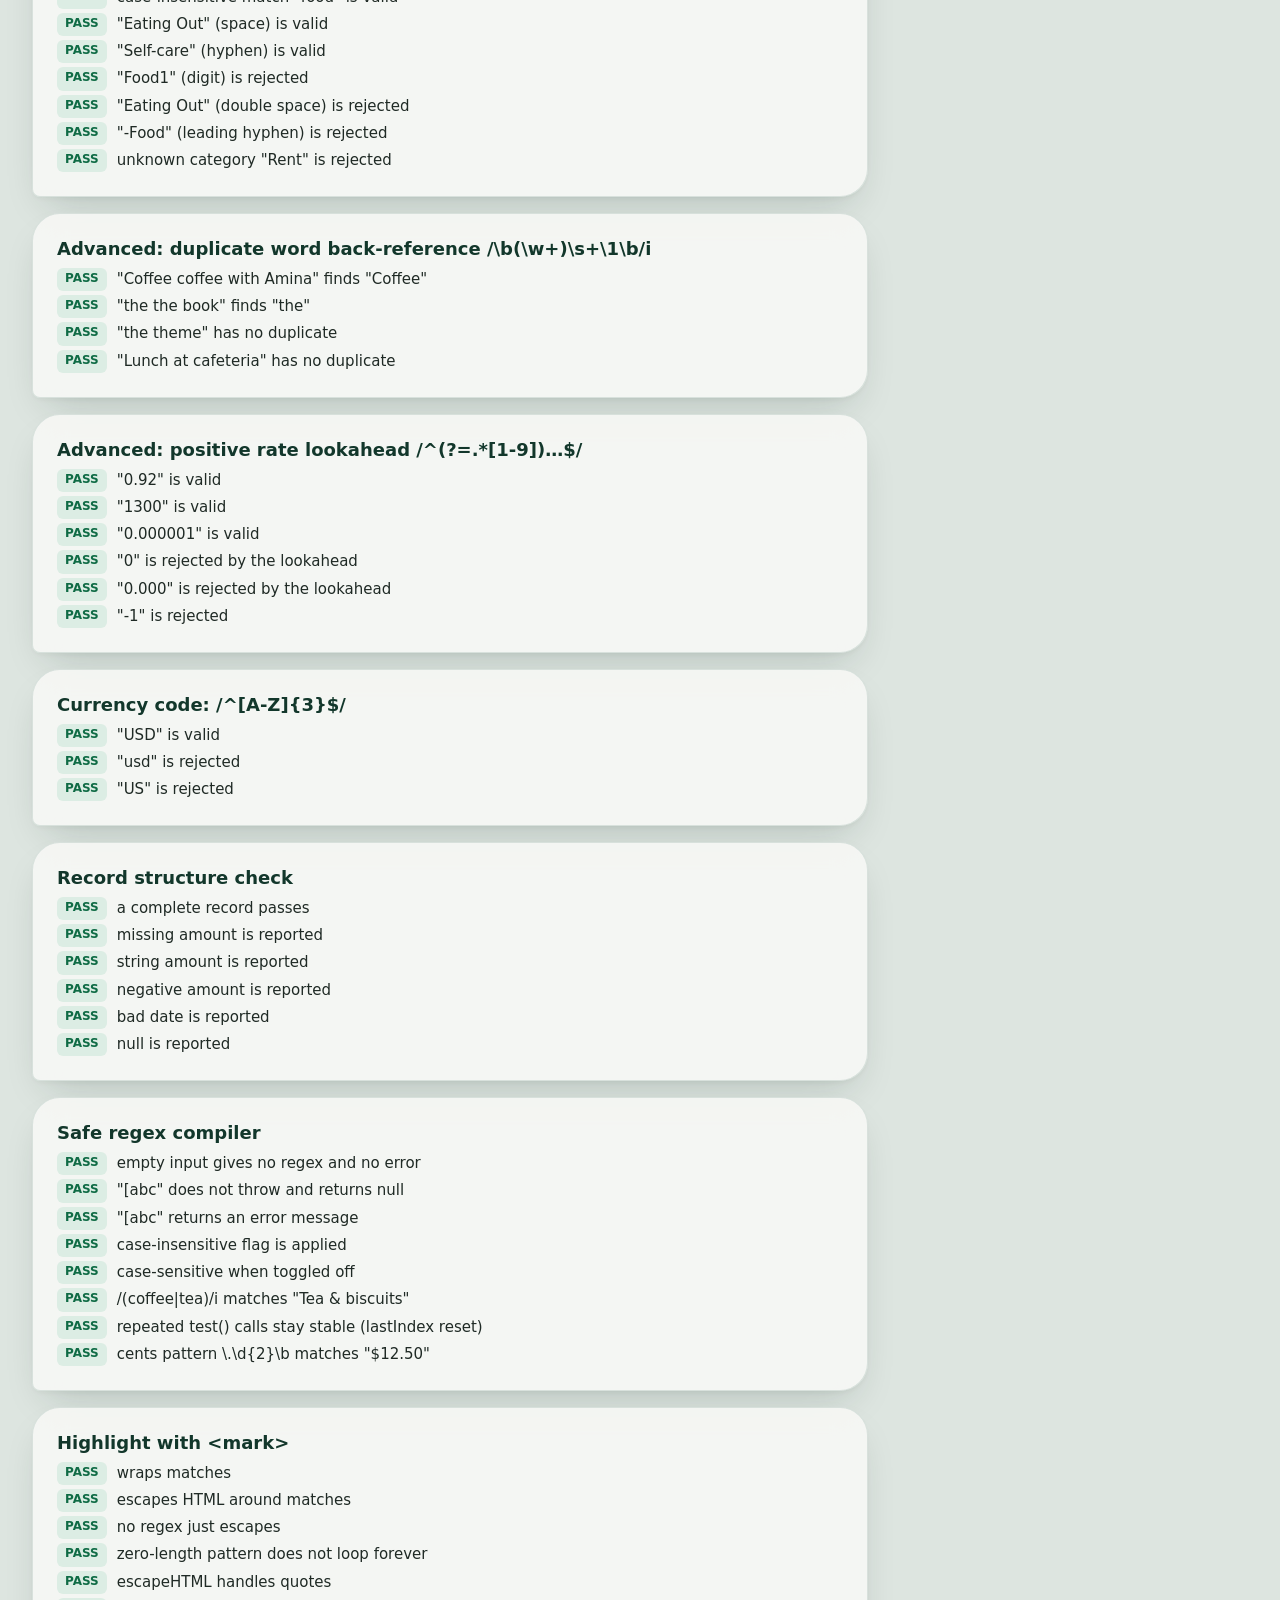
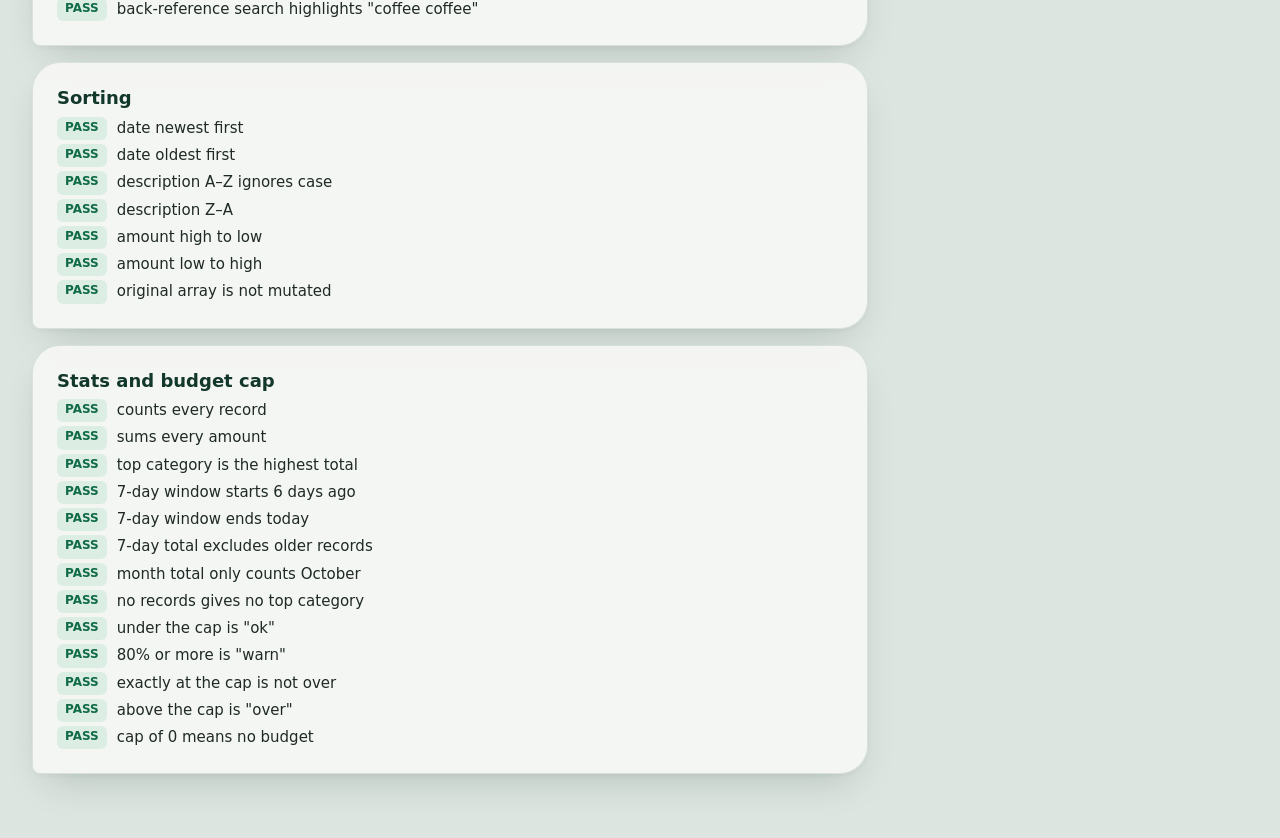
==== commit 3b8a5b96: "feat(m5): dashboard stats, 7-day chart and budget cap - stats.js: totals, top category, last-7-days " ====
--- a/tests.html
+++ b/tests.html
@@ -32,6 +32,7 @@
       validateCurrencyCode, validateRate, findDuplicateWord, isRealDate, describeRecordProblem,
     } from './scripts/validators.js';
     import { compileRegex, highlight, matches, sortRecords, escapeHTML } from './scripts/search.js';
+    import { computeStats, capStatus } from './scripts/stats.js';
 
     const groups = [];
 
@@ -172,6 +173,31 @@
       expect('original array is not mutated', rows.map((r) => r.id), ['a', 'b', 'c']);
     });
 
+    group('Stats and budget cap', (expect) => {
+      const now = new Date(2026, 9, 12); // 12 Oct 2026
+      const r = (date, amount, category) => ({ date, amount, category });
+      const stats = computeStats([
+        r('2026-10-12', 10, 'Food'),
+        r('2026-10-10', 5.5, 'Food'),
+        r('2026-10-06', 100, 'Books'),
+        r('2026-10-05', 1, 'Food'),
+        r('2026-09-30', 40, 'Transport'),
+      ], now);
+      expect('counts every record', stats.count, 5);
+      expect('sums every amount', stats.total, 156.5);
+      expect('top category is the highest total', stats.top.category, 'Books');
+      expect('7-day window starts 6 days ago', stats.days[0].date, '2026-10-06');
+      expect('7-day window ends today', stats.days[6].date, '2026-10-12');
+      expect('7-day total excludes older records', stats.weekTotal, 115.5);
+      expect('month total only counts October', stats.monthTotal, 116.5);
+      expect('no records gives no top category', computeStats([], now).top, null);
+      expect('under the cap is "ok"', capStatus(50, 100).state, 'ok');
+      expect('80% or more is "warn"', capStatus(80, 100).state, 'warn');
+      expect('exactly at the cap is not over', capStatus(100, 100).state, 'warn');
+      expect('above the cap is "over"', capStatus(100.01, 100).state, 'over');
+      expect('cap of 0 means no budget', capStatus(10, 0).state, 'none');
+    });
+
     /* ---------- Render results ---------- */
     const results = document.getElementById('results');
     let passed = 0;
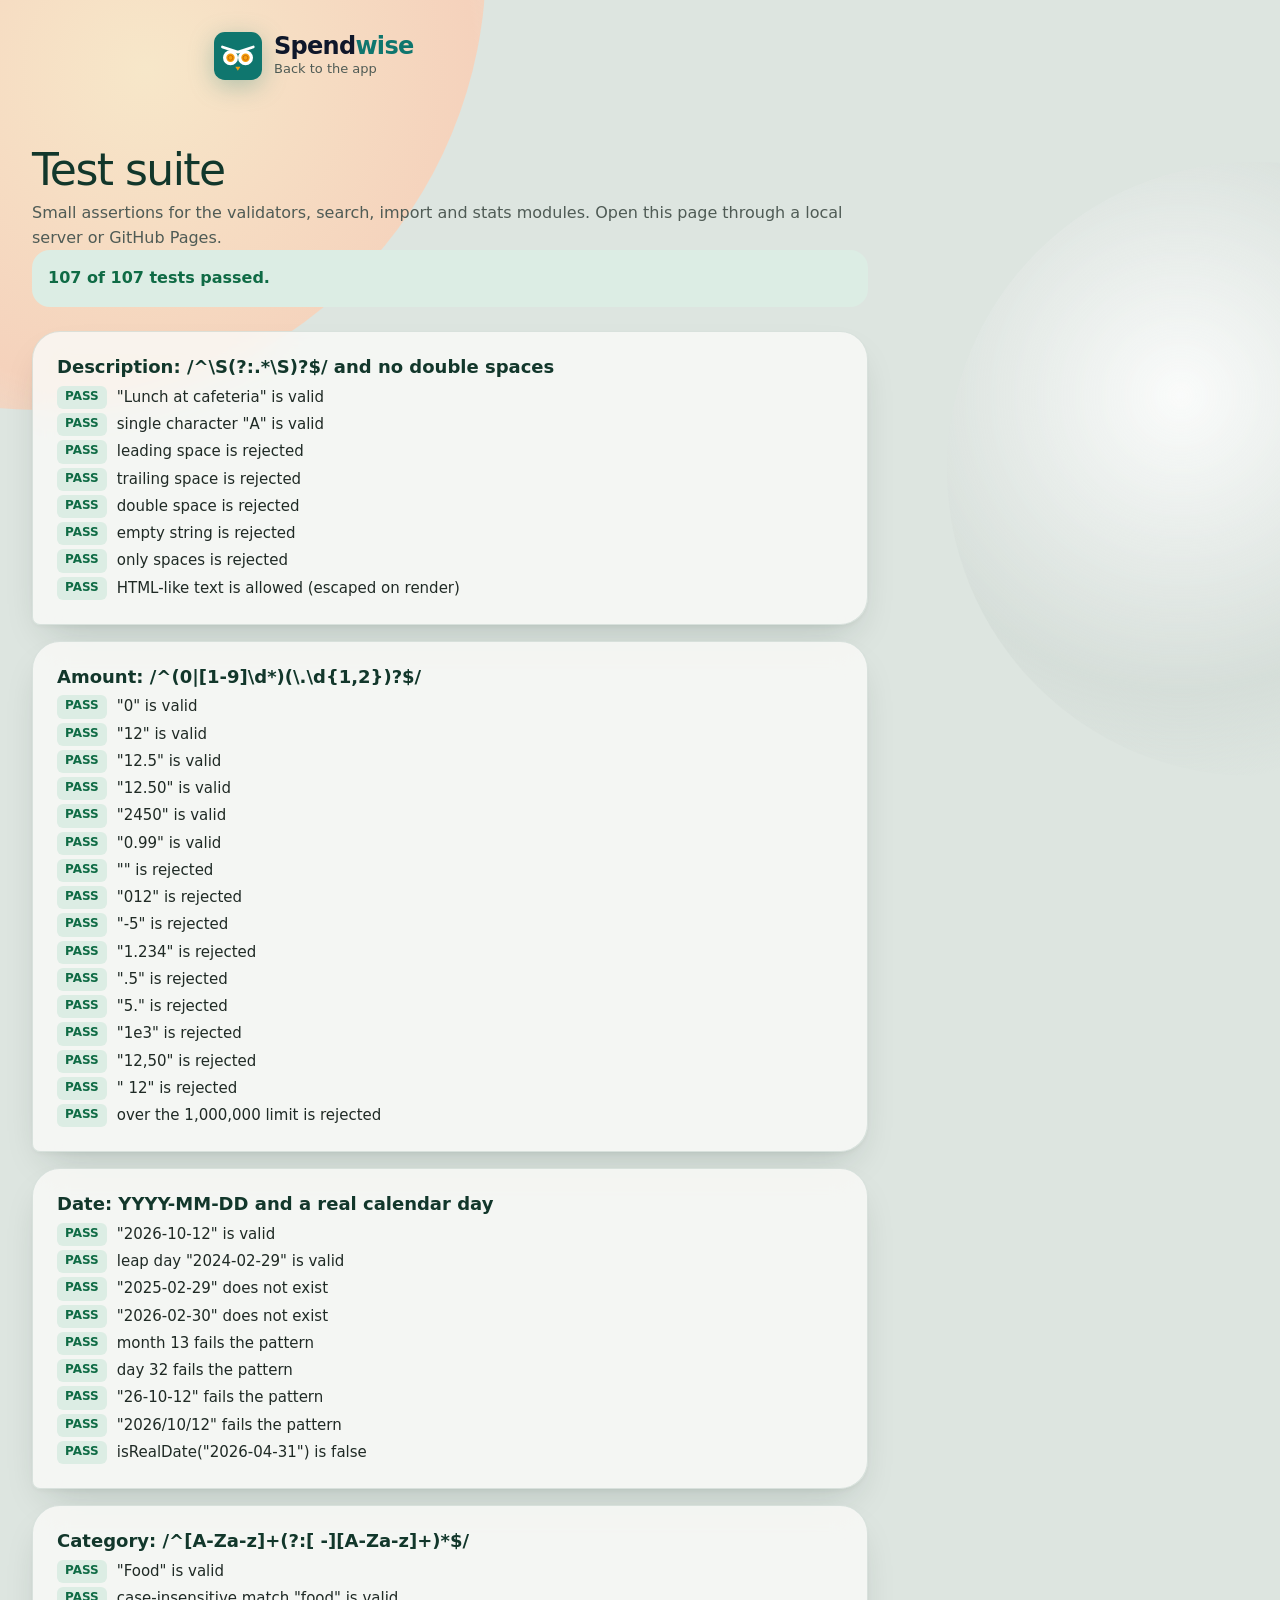
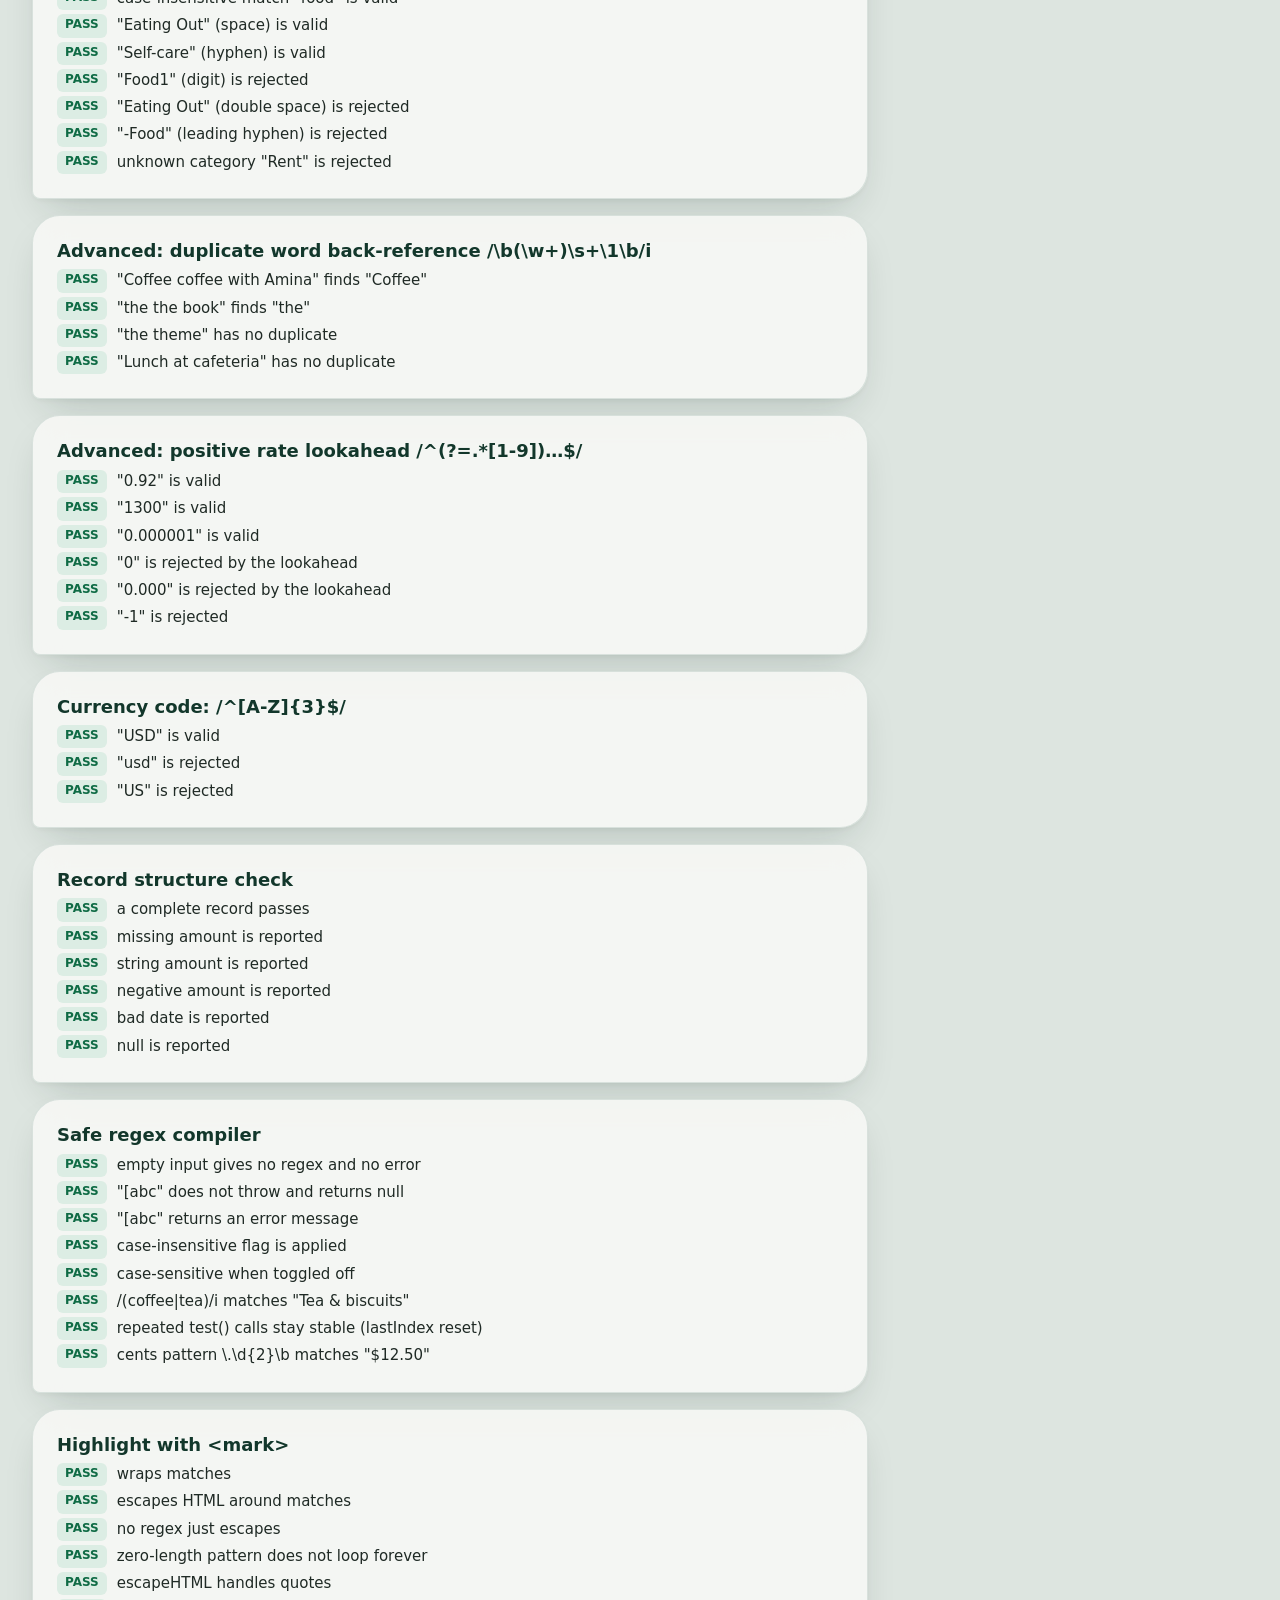
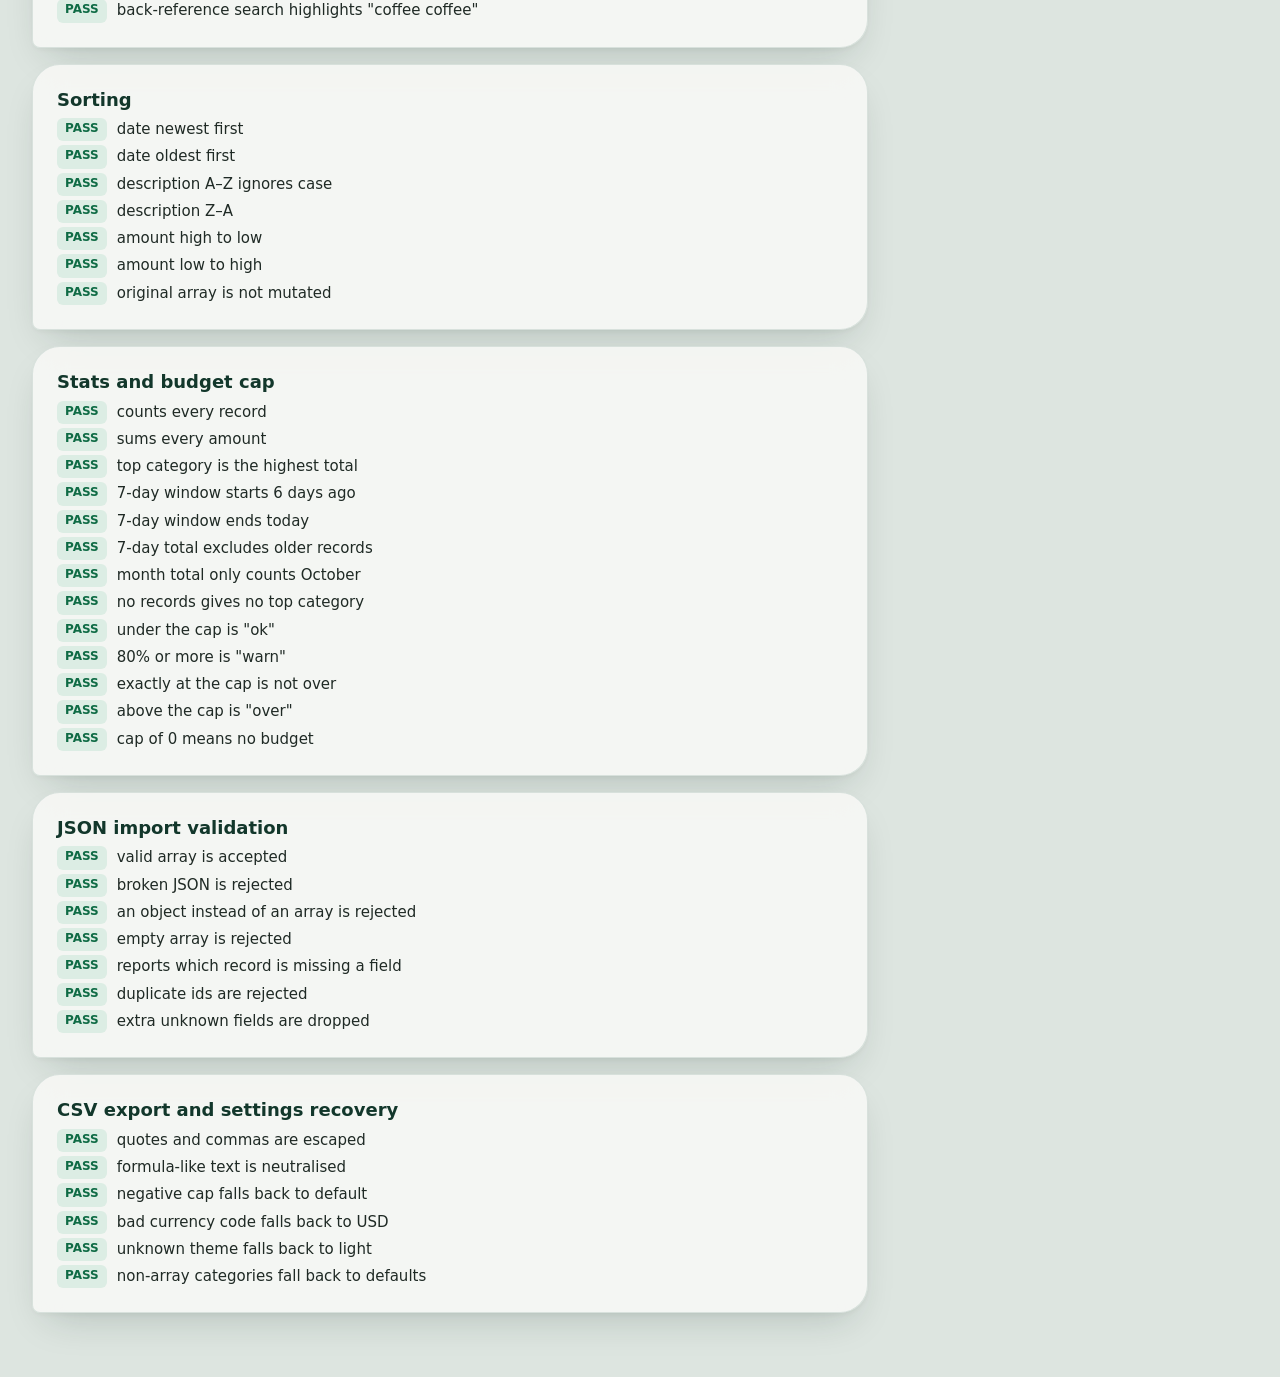
==== commit 35016e33: "feat(m6): persistence, JSON import/export and settings - Validated JSON import (reports e.g. "record" ====
--- a/tests.html
+++ b/tests.html
@@ -11,9 +11,9 @@
   <a class="skip-link" href="#main">Skip to main content</a>
   <header class="site-header">
     <a class="brand" href="index.html">
-      <img class="brand__mark" src="assets/favicon.svg" alt="">
+      <img class="brand__mark" src="assets/logo-mark.svg" alt="" width="48" height="48">
       <span class="brand__text">
-        <span class="brand__name">Spendwise</span>
+        <span class="brand__name">Spend<span class="brand__accent">wise</span></span>
         <span class="brand__tagline">Back to the app</span>
       </span>
     </a>
@@ -33,6 +33,7 @@
     } from './scripts/validators.js';
     import { compileRegex, highlight, matches, sortRecords, escapeHTML } from './scripts/search.js';
     import { computeStats, capStatus } from './scripts/stats.js';
+    import { parseImport, toCSV, sanitizeSettings } from './scripts/storage.js';
 
     const groups = [];
 
@@ -198,6 +199,38 @@
       expect('cap of 0 means no budget', capStatus(10, 0).state, 'none');
     });
 
+    group('JSON import validation', (expect) => {
+      const rec = (id, extra = {}) => ({
+        id, description: 'Bus pass', amount: 45, category: 'Transport', date: '2026-10-01',
+        createdAt: '2026-10-01T08:00:00.000Z', updatedAt: '2026-10-01T08:00:00.000Z', ...extra,
+      });
+      expect('valid array is accepted', parseImport(JSON.stringify([rec('txn_1'), rec('txn_2')])).ok, true);
+      expect('broken JSON is rejected', parseImport('{oops').error, 'the file is not valid JSON.');
+      expect('an object instead of an array is rejected', parseImport('{"a":1}').error, 'expected a list (JSON array) of transactions.');
+      expect('empty array is rejected', parseImport('[]').error, 'the file contains no transactions.');
+      const { amount, ...missing } = rec('txn_3');
+      expect('reports which record is missing a field',
+        parseImport(JSON.stringify([rec('txn_1'), rec('txn_2'), missing])).error,
+        "record 3 is missing 'amount'.");
+      expect('duplicate ids are rejected',
+        parseImport(JSON.stringify([rec('txn_1'), rec('txn_1')])).error,
+        "record 2 repeats the id 'txn_1'.");
+      expect('extra unknown fields are dropped',
+        Object.keys(parseImport(JSON.stringify([rec('txn_1', { hacked: true })])).records[0]).includes('hacked'),
+        false);
+    });
+
+    group('CSV export and settings recovery', (expect) => {
+      const csv = toCSV([{ id: 'txn_1', date: '2026-10-01', description: 'Pens, "gel" pack', category: 'Books', amount: 3.5, createdAt: 'x', updatedAt: 'y' }]);
+      expect('quotes and commas are escaped', csv.split('\r\n')[1], 'txn_1,2026-10-01,"Pens, ""gel"" pack",Books,3.5,x,y');
+      expect('formula-like text is neutralised', toCSV([{ id: 'a_1', date: '', description: '=SUM(A1)', category: '', amount: 0, createdAt: '', updatedAt: '' }]).includes("'=SUM(A1)"), true);
+      const restored = sanitizeSettings({ cap: -5, baseCurrency: 'dollars', theme: 'neon', categories: 'Food' });
+      expect('negative cap falls back to default', restored.cap, 500);
+      expect('bad currency code falls back to USD', restored.baseCurrency, 'USD');
+      expect('unknown theme falls back to light', restored.theme, 'light');
+      expect('non-array categories fall back to defaults', restored.categories.length, 6);
+    });
+
     /* ---------- Render results ---------- */
     const results = document.getElementById('results');
     let passed = 0;
--- a/styles/main.css
+++ b/styles/main.css
@@ -50,6 +50,9 @@
   --hero-1: #16684F;
   --hero-2: #0F4D3A;
   --hero-3: #0A3529;
+
+  --brand-ink: #0F172A;
+  --brand-teal: #0F766E;
 
   --deco-opacity: 1;
 
@@ -116,6 +119,9 @@
   --hero-1: #155A45;
   --hero-2: #0F4535;
   --hero-3: #0A2D23;
+
+  --brand-ink: #F8FAFC;
+  --brand-teal: #2DD4BF;
 
   --deco-opacity: 0.12;
   --shadow-md: 0 2px 4px rgba(0, 0, 0, 0.2), 0 18px 40px -16px rgba(0, 0, 0, 0.6);
@@ -273,11 +279,14 @@
 }
 
 .brand__mark {
-  width: 44px;
-  height: 44px;
+  width: 48px;
+  height: 48px;
   flex: none;
-  filter: drop-shadow(0 6px 12px rgba(15, 77, 58, 0.25));
-}
+  filter: drop-shadow(0 6px 12px rgba(15, 118, 110, 0.3));
+  transition: transform 0.25s var(--ease);
+}
+
+.brand:hover .brand__mark { transform: rotate(-6deg) scale(1.04); }
 
 .brand__text { display: flex; flex-direction: column; }
 
@@ -286,7 +295,12 @@
   font-weight: 800;
   letter-spacing: -0.03em;
   line-height: 1.1;
-  color: var(--primary-text);
+  color: var(--brand-ink);
+}
+
+.brand__accent {
+  font-weight: 600;
+  color: var(--brand-teal);
 }
 
 .brand__tagline {
@@ -750,6 +764,11 @@
   font-weight: 700;
 }
 
+.budget__pace {
+  margin-top: var(--space-2);
+  font-size: 0.875rem;
+}
+
 .card--budget { transition: background 0.4s var(--ease), border-color 0.4s var(--ease); }
 
 .card--budget[data-state="ok"] .budget__message { color: var(--success); }
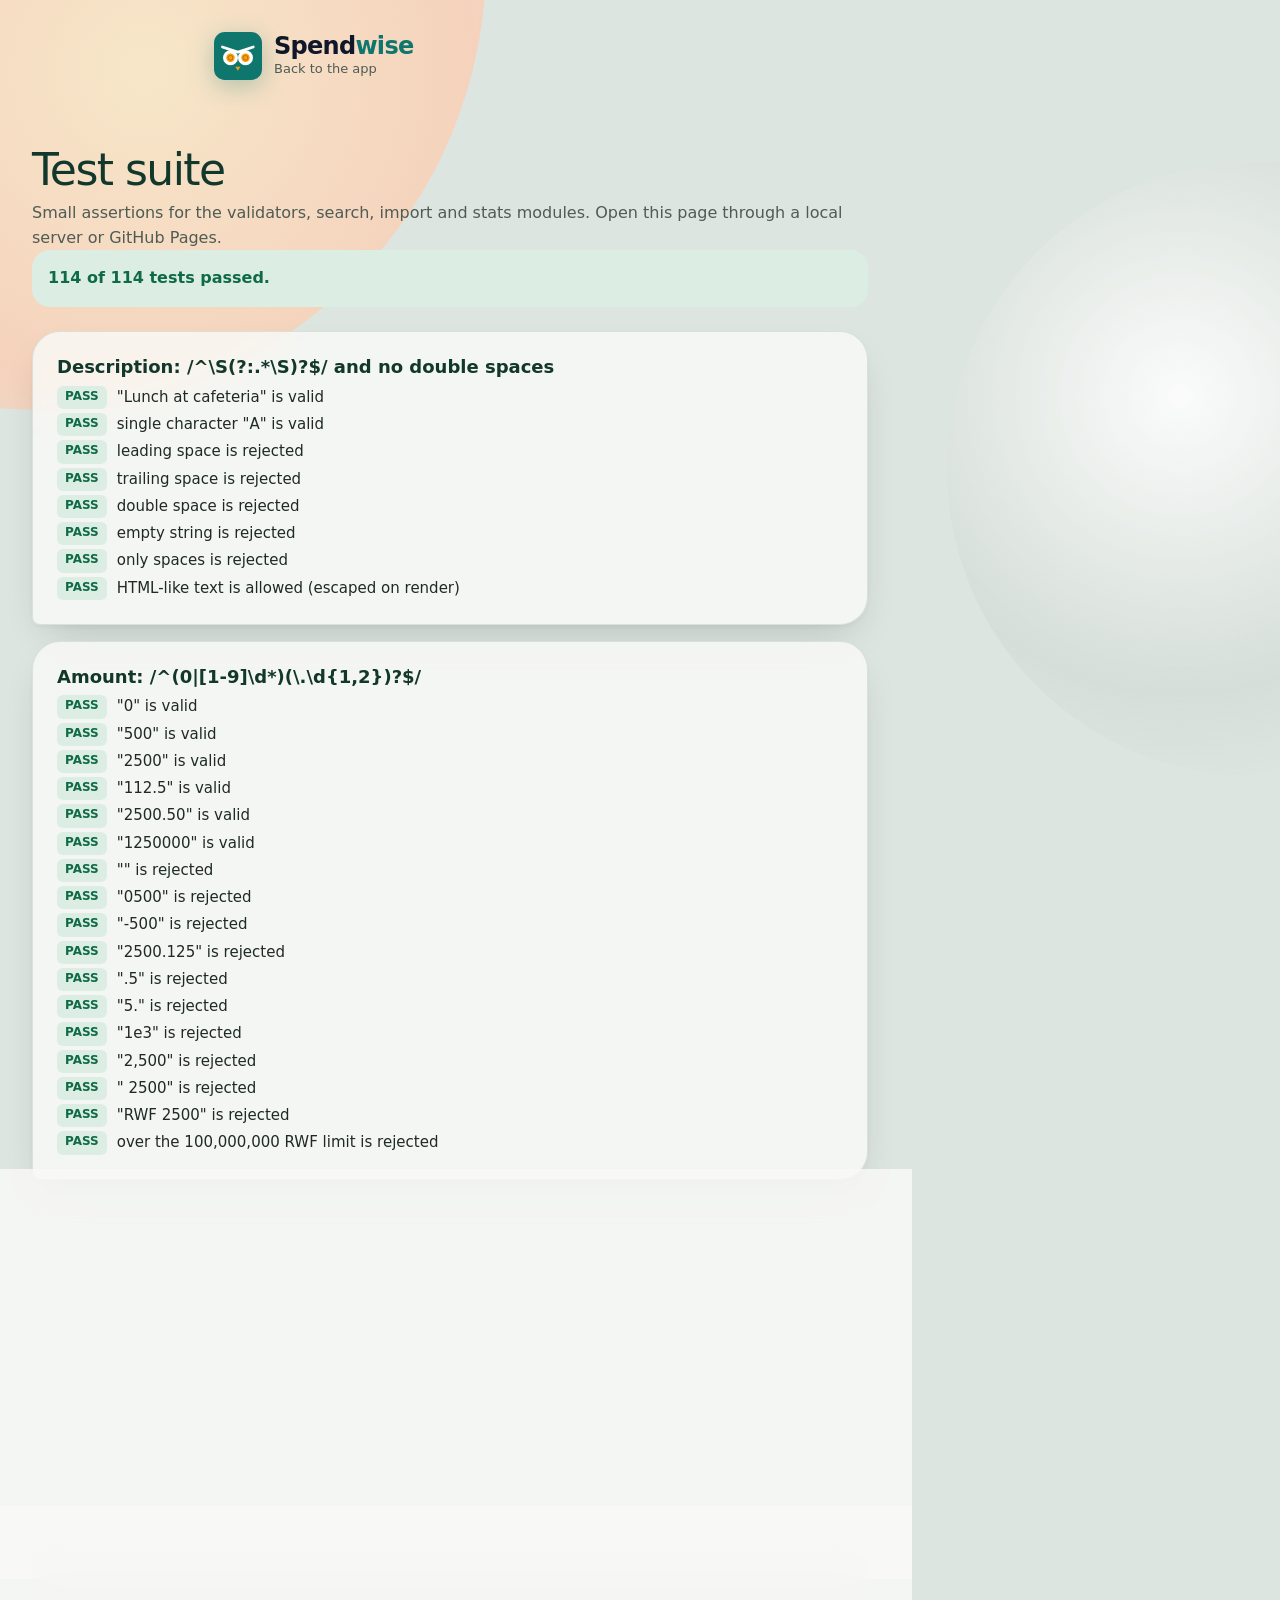
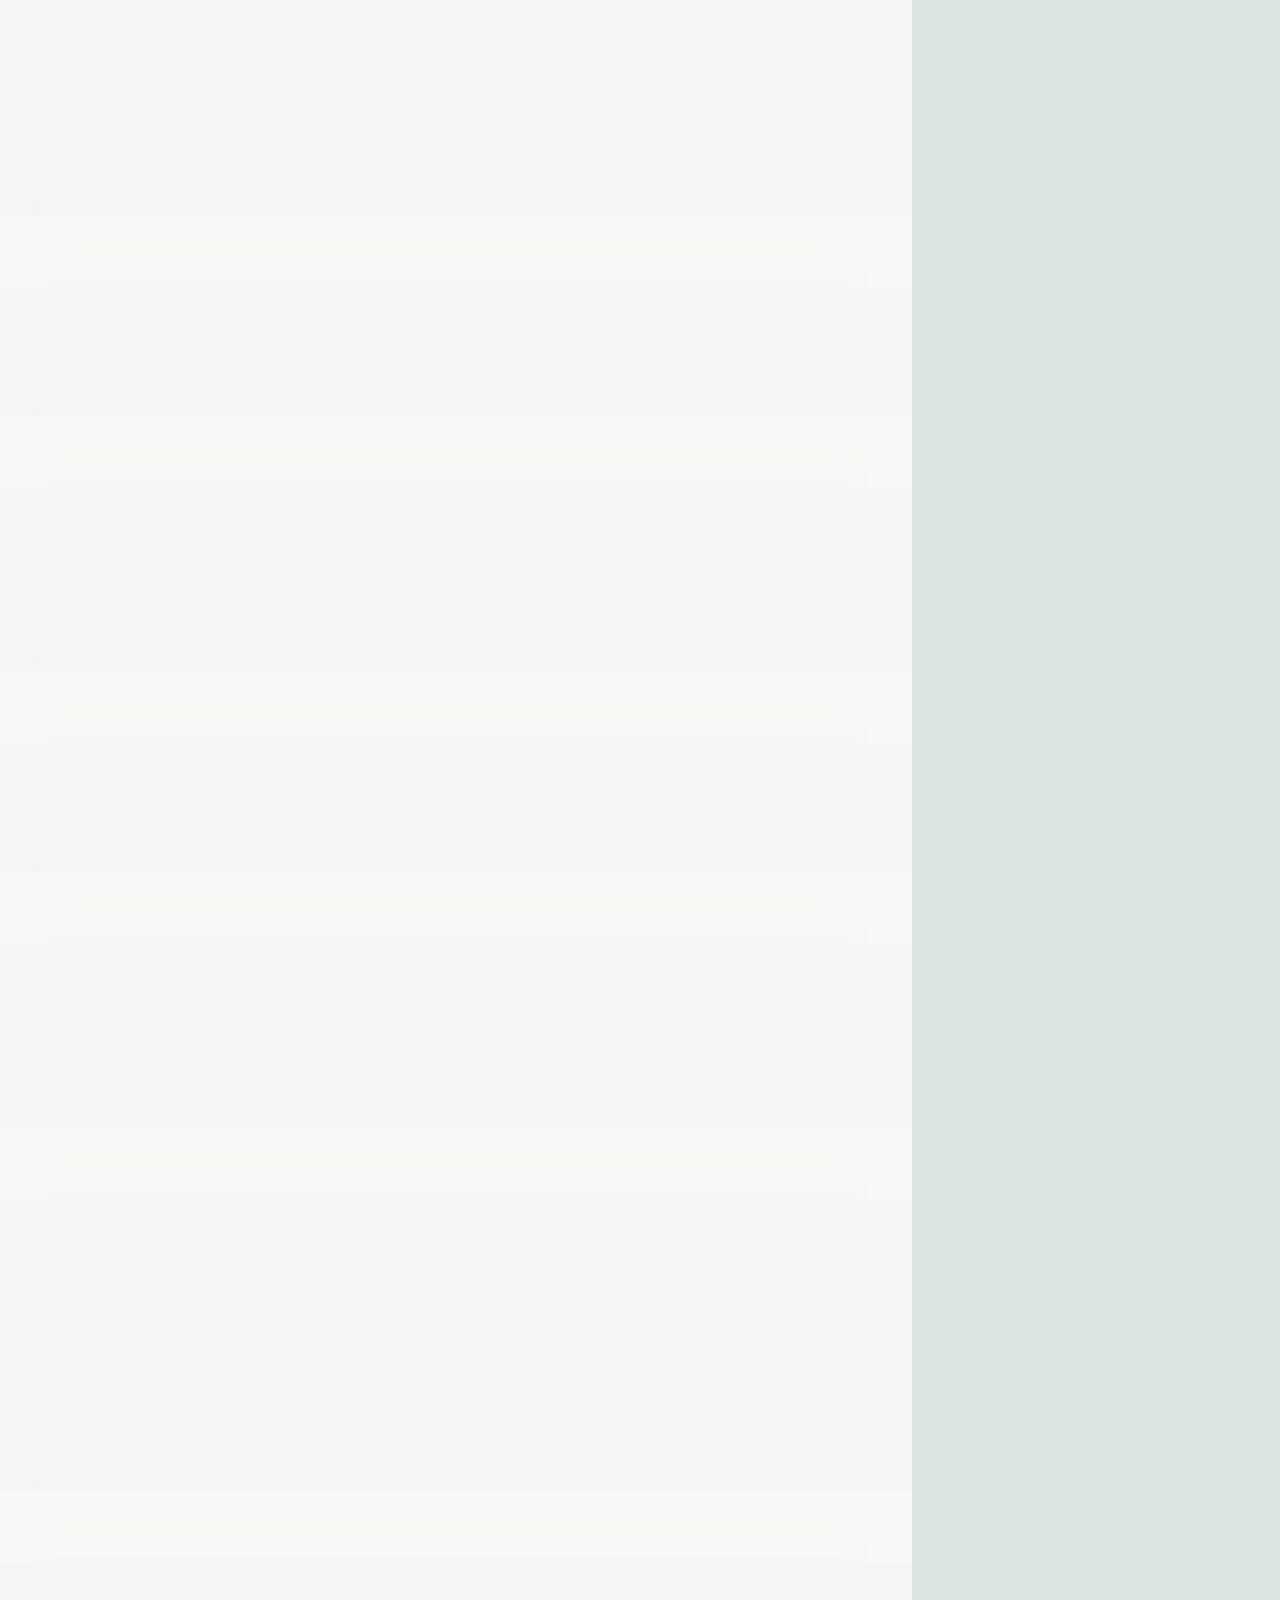
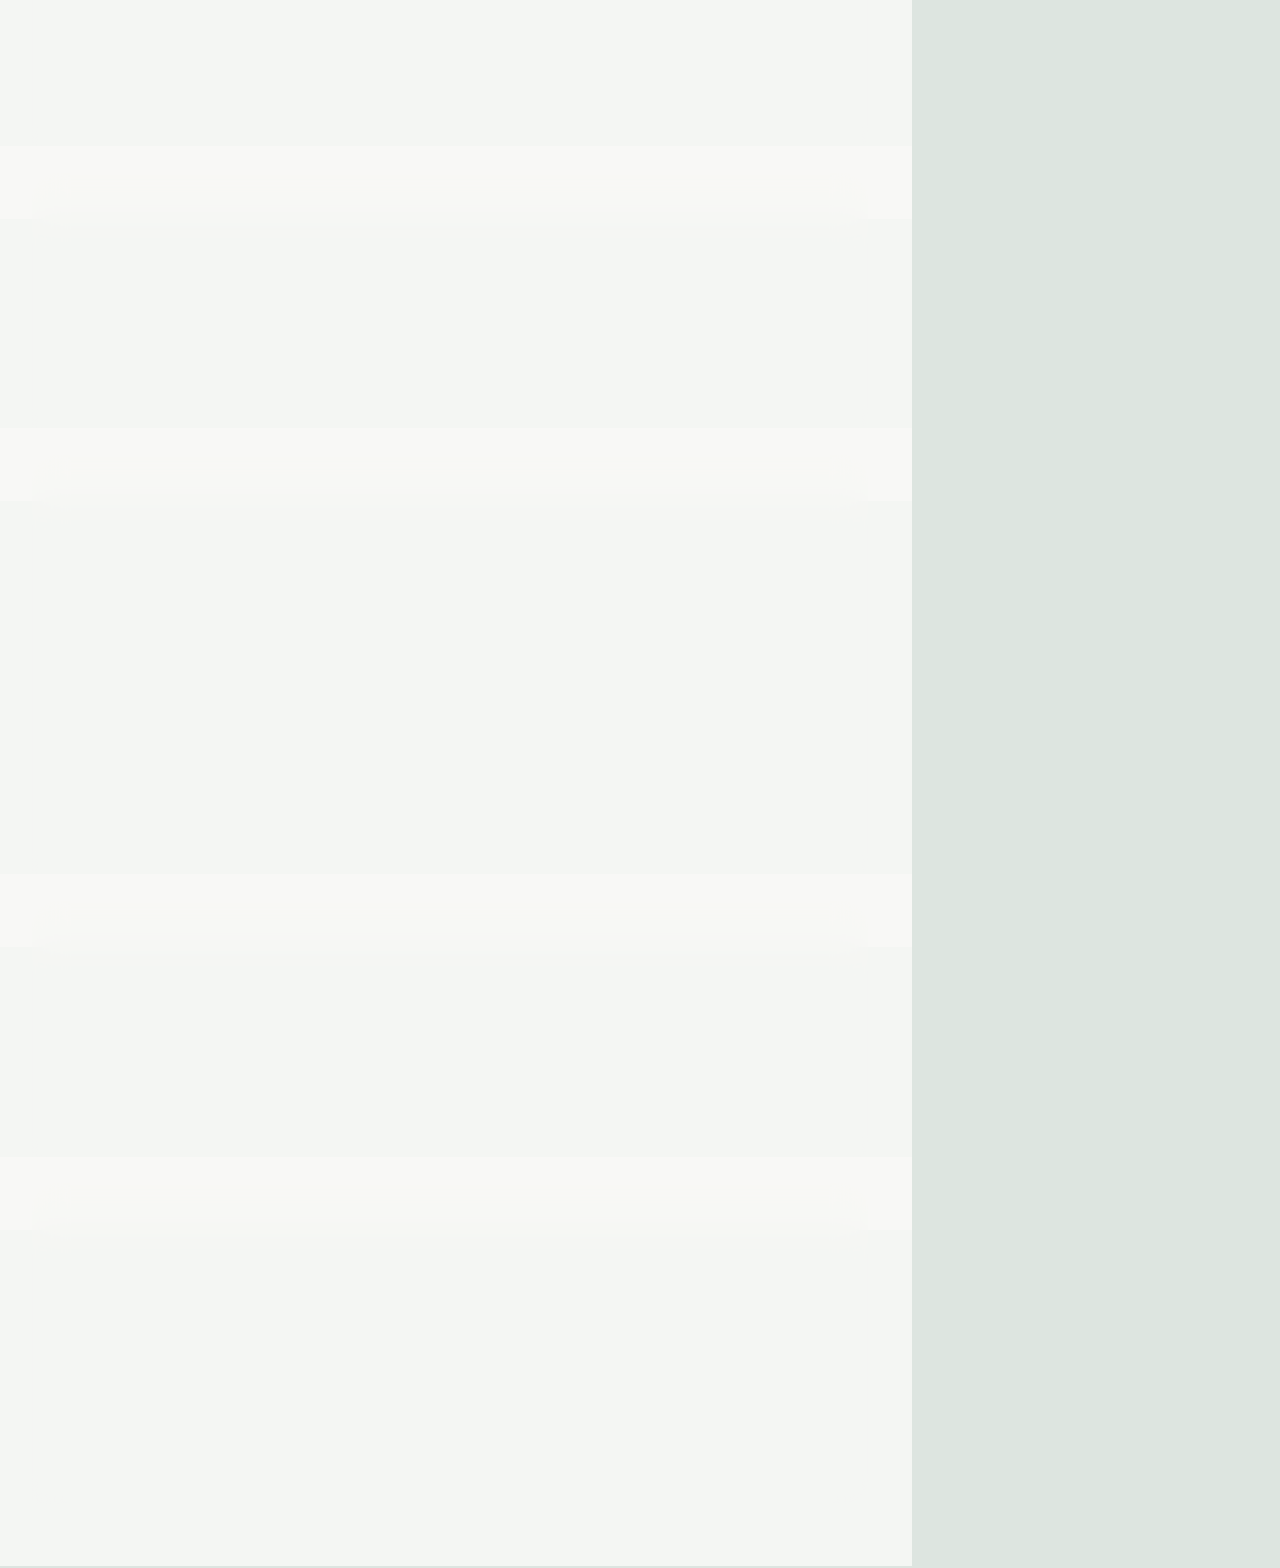
==== commit a01fafe6: "feat: make Rwandan francs (RWF) the base currency - Default base and display currency RWF, cap RWF 1" ====
--- a/tests.html
+++ b/tests.html
@@ -33,7 +33,8 @@
     } from './scripts/validators.js';
     import { compileRegex, highlight, matches, sortRecords, escapeHTML } from './scripts/search.js';
     import { computeStats, capStatus } from './scripts/stats.js';
-    import { parseImport, toCSV, sanitizeSettings } from './scripts/storage.js';
+    import { parseImport, toCSV, sanitizeSettings, defaultSettings } from './scripts/storage.js';
+    import { convert } from './scripts/format.js';
 
     const groups = [];
 
@@ -65,13 +66,13 @@
     });
 
     group('Amount: /^(0|[1-9]\\d*)(\\.\\d{1,2})?$/', (expect) => {
-      for (const value of ['0', '12', '12.5', '12.50', '2450', '0.99']) {
+      for (const value of ['0', '500', '2500', '112.5', '2500.50', '1250000']) {
         expect(`"${value}" is valid`, ok(validateAmount(value)), true);
       }
-      for (const value of ['', '012', '-5', '1.234', '.5', '5.', '1e3', '12,50', ' 12']) {
+      for (const value of ['', '0500', '-500', '2500.125', '.5', '5.', '1e3', '2,500', ' 2500', 'RWF 2500']) {
         expect(`"${value}" is rejected`, ok(validateAmount(value)), false);
       }
-      expect('over the 1,000,000 limit is rejected', ok(validateAmount('1000000.01')), false);
+      expect('over the 100,000,000 RWF limit is rejected', ok(validateAmount('100000000.01')), false);
     });
 
     group('Date: YYYY-MM-DD and a real calendar day', (expect) => {
@@ -106,8 +107,8 @@
     });
 
     group('Advanced: positive rate lookahead /^(?=.*[1-9])…$/', (expect) => {
-      expect('"0.92" is valid', ok(validateRate('0.92')), true);
-      expect('"1300" is valid', ok(validateRate('1300')), true);
+      expect('"1450" (1 USD in RWF) is valid', ok(validateRate('1450')), true);
+      expect('"1580.25" is valid', ok(validateRate('1580.25')), true);
       expect('"0.000001" is valid', ok(validateRate('0.000001')), true);
       expect('"0" is rejected by the lookahead', ok(validateRate('0')), false);
       expect('"0.000" is rejected by the lookahead', ok(validateRate('0.000')), false);
@@ -115,8 +116,9 @@
     });
 
     group('Currency code: /^[A-Z]{3}$/', (expect) => {
+      expect('"RWF" is valid', ok(validateCurrencyCode('RWF')), true);
       expect('"USD" is valid', ok(validateCurrencyCode('USD')), true);
-      expect('"usd" is rejected', ok(validateCurrencyCode('usd')), false);
+      expect('"rwf" is rejected', ok(validateCurrencyCode('rwf')), false);
       expect('"US" is rejected', ok(validateCurrencyCode('US')), false);
     });
 
@@ -144,7 +146,9 @@
       const { re } = compileRegex('(coffee|tea)');
       expect('/(coffee|tea)/i matches "Tea & biscuits"', matches('Tea & biscuits', re), true);
       expect('repeated test() calls stay stable (lastIndex reset)', [matches('tea', re), matches('tea', re)], [true, true]);
-      expect('cents pattern \\.\\d{2}\\b matches "$12.50"', matches('$12.50', compileRegex('\\.\\d{2}\\b').re), true);
+      expect('cents pattern \\.\\d{2}\\b matches "RWF 112.50"', matches('RWF 112.50', compileRegex('\\.\\d{2}\\b').re), true);
+      expect('\\d{2},\\d{3} matches "RWF 35,000"', matches('RWF 35,000', compileRegex('\\d{2},\\d{3}').re), true);
+      expect('\\d{2},\\d{3} does not match "RWF 2,500"', matches('RWF 2,500', compileRegex('\\d{2},\\d{3}').re), false);
     });
 
     group('Highlight with <mark>', (expect) => {
@@ -225,8 +229,12 @@
       expect('quotes and commas are escaped', csv.split('\r\n')[1], 'txn_1,2026-10-01,"Pens, ""gel"" pack",Books,3.5,x,y');
       expect('formula-like text is neutralised', toCSV([{ id: 'a_1', date: '', description: '=SUM(A1)', category: '', amount: 0, createdAt: '', updatedAt: '' }]).includes("'=SUM(A1)"), true);
       const restored = sanitizeSettings({ cap: -5, baseCurrency: 'dollars', theme: 'neon', categories: 'Food' });
-      expect('negative cap falls back to default', restored.cap, 500);
-      expect('bad currency code falls back to USD', restored.baseCurrency, 'USD');
+      expect('old (version 1) settings are reset to RWF', restored.baseCurrency, 'RWF');
+      const v2 = sanitizeSettings({ version: 2, cap: -5, baseCurrency: 'francs' });
+      expect('negative cap falls back to 150,000 RWF', v2.cap, 150000);
+      expect('bad currency code falls back to RWF', v2.baseCurrency, 'RWF');
+      expect('default rates are quoted in RWF per unit', defaultSettings().currencies, [{ code: 'USD', rate: 1450 }, { code: 'EUR', rate: 1580 }]);
+      expect('100 USD displays as RWF ÷ rate', convert(145000, { ...defaultSettings(), displayCurrency: 'USD' }), 100);
       expect('unknown theme falls back to light', restored.theme, 'light');
       expect('non-array categories fall back to defaults', restored.categories.length, 6);
     });
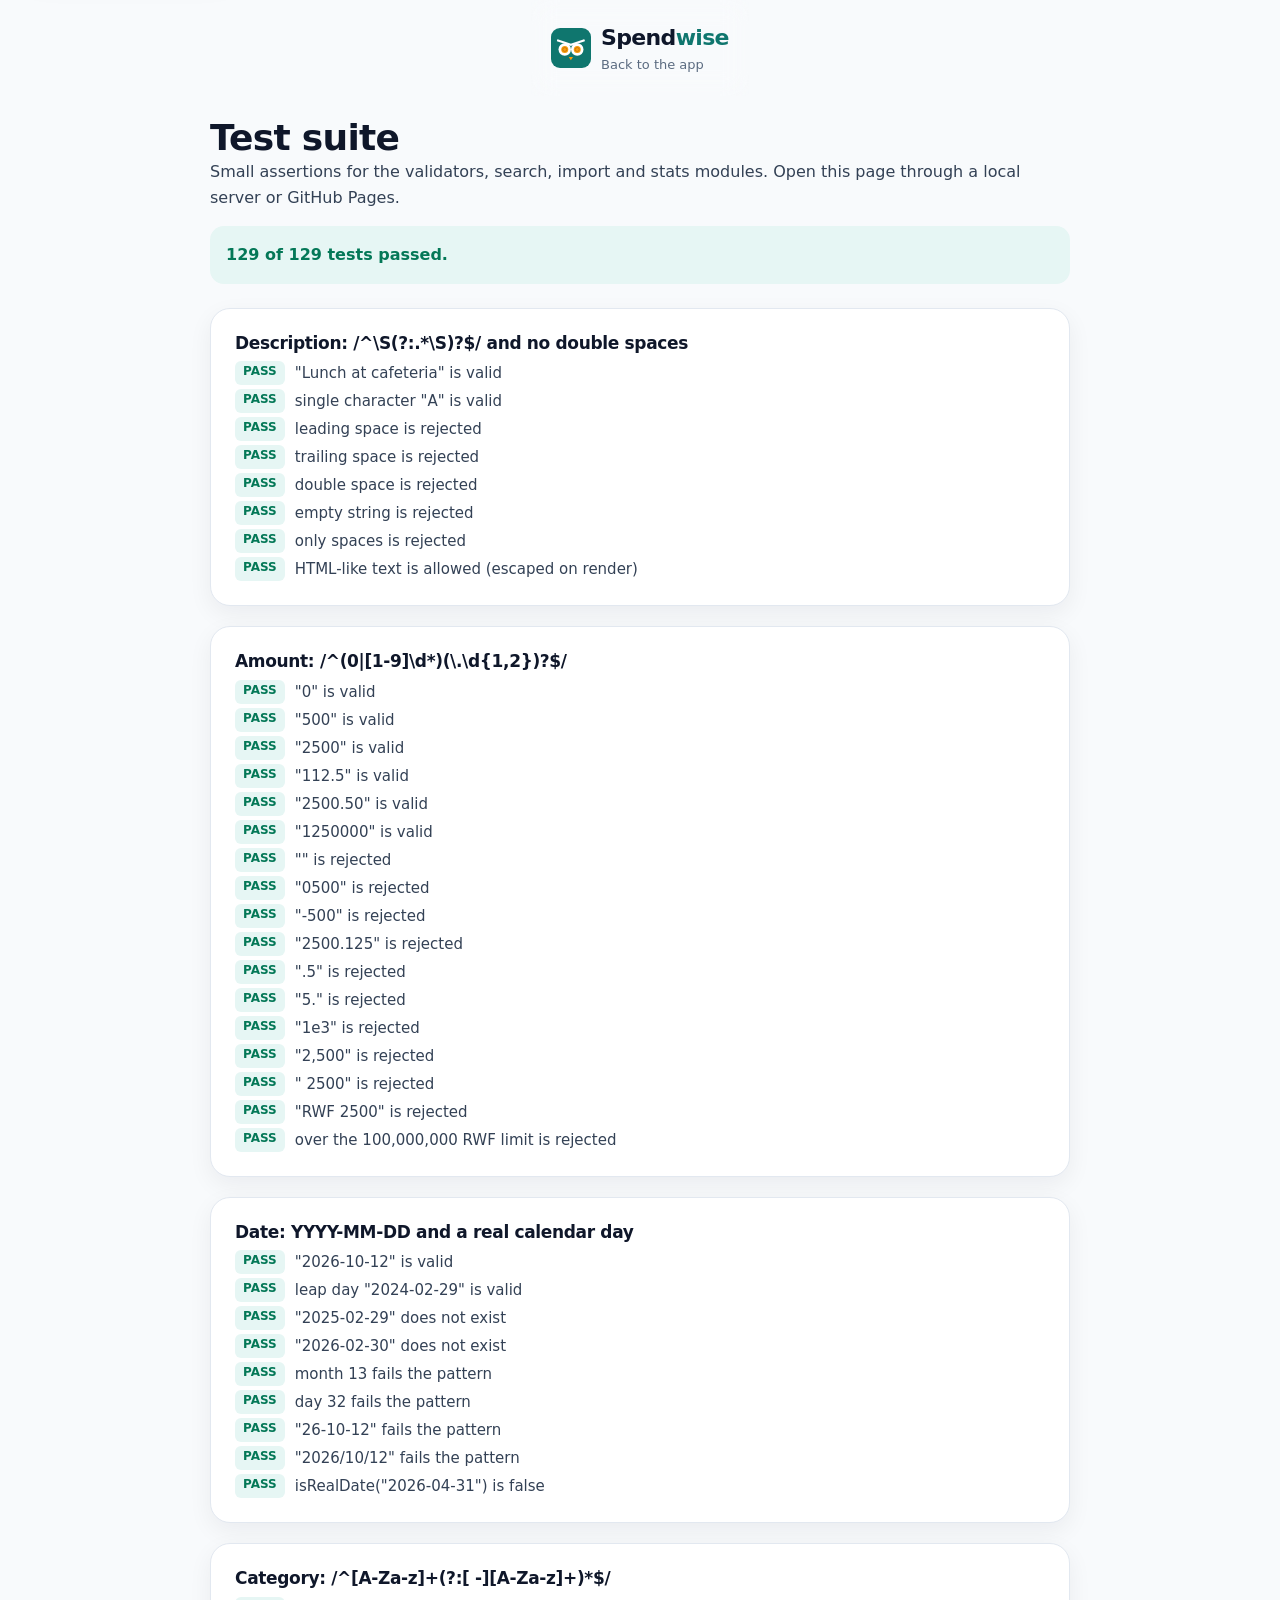
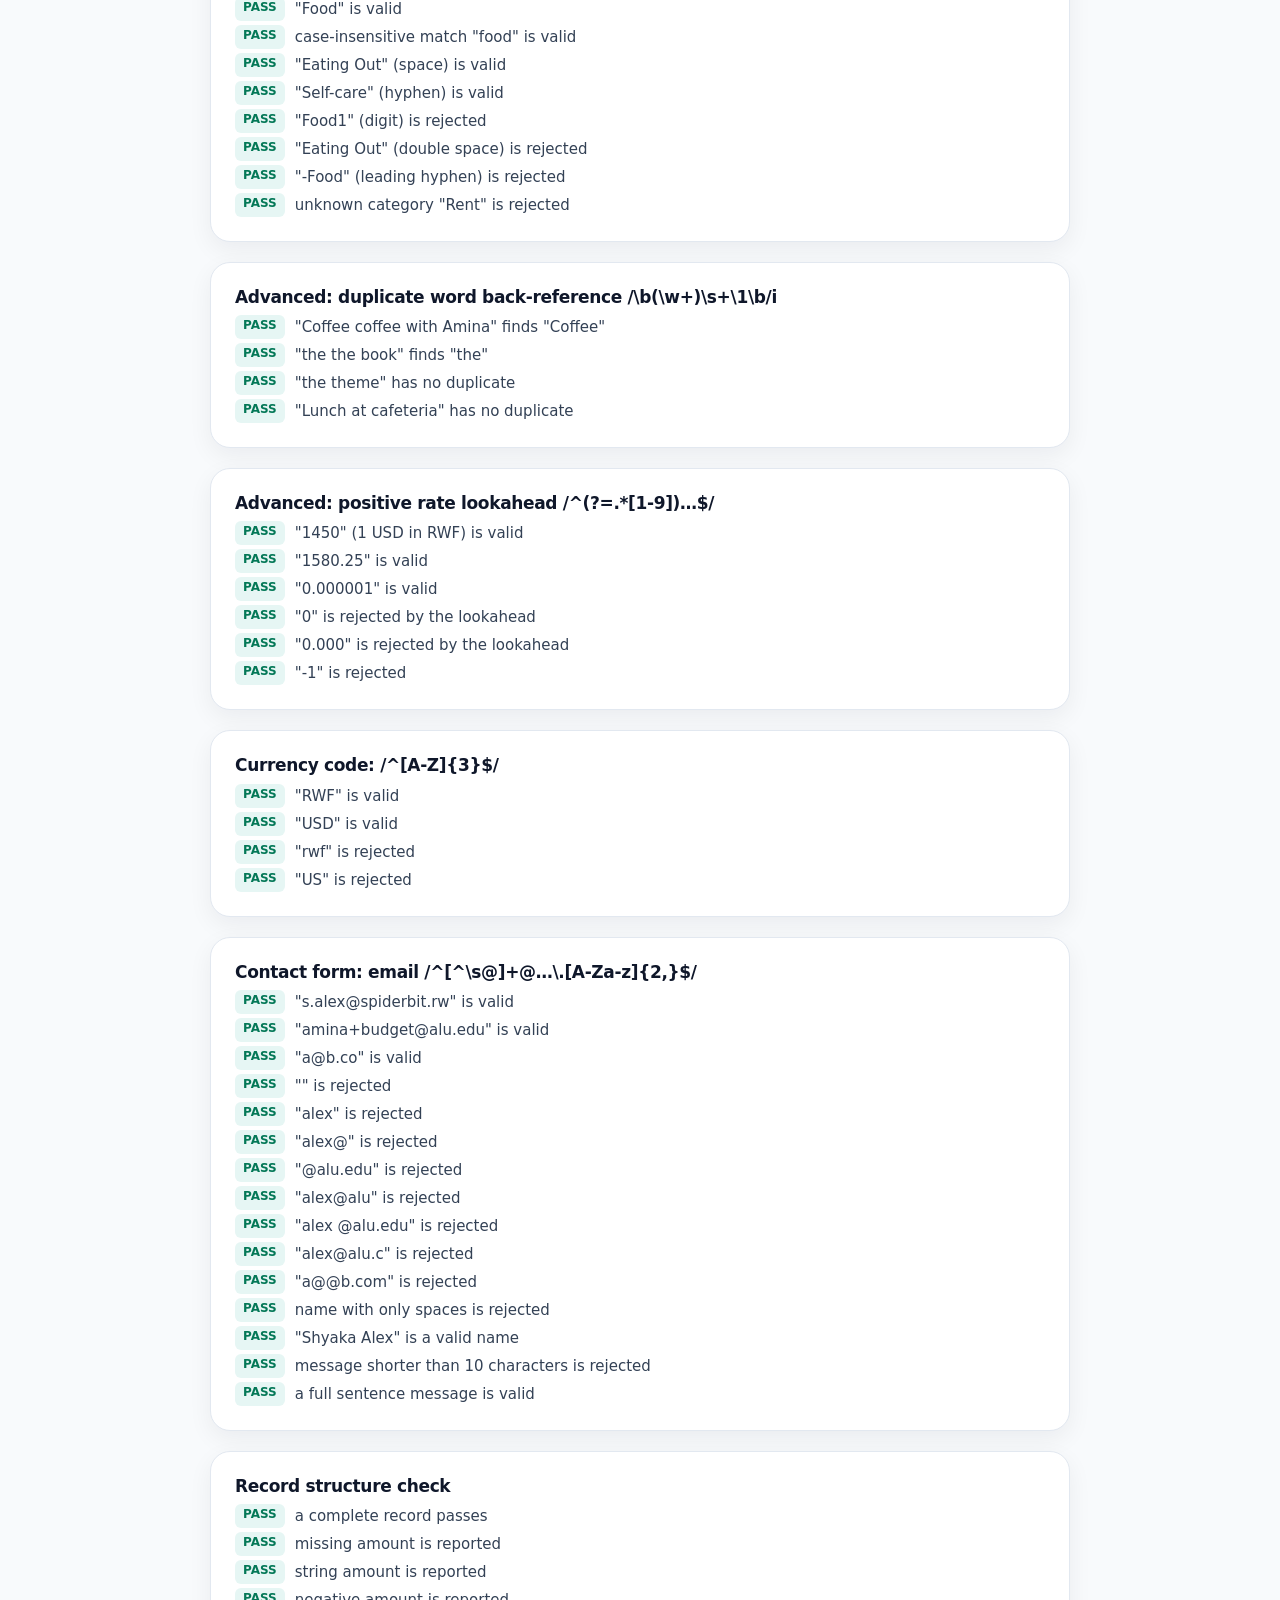
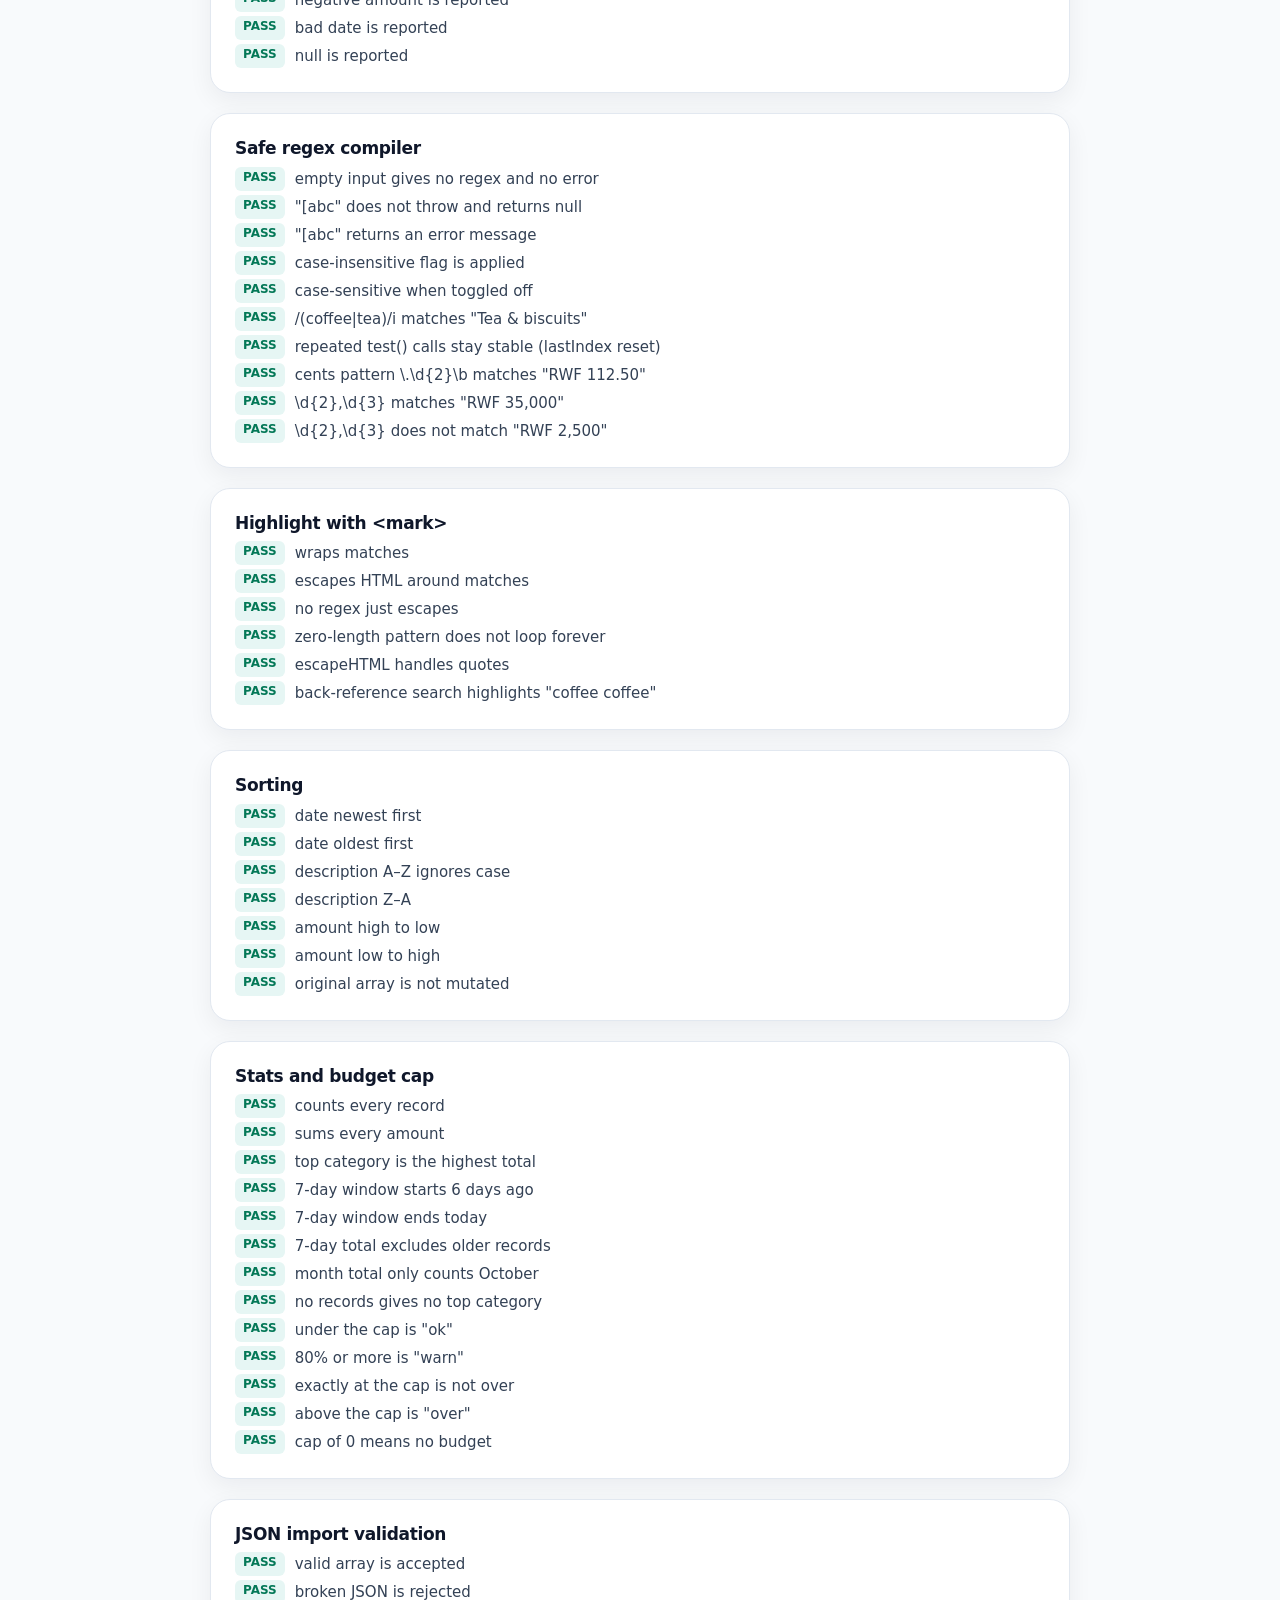
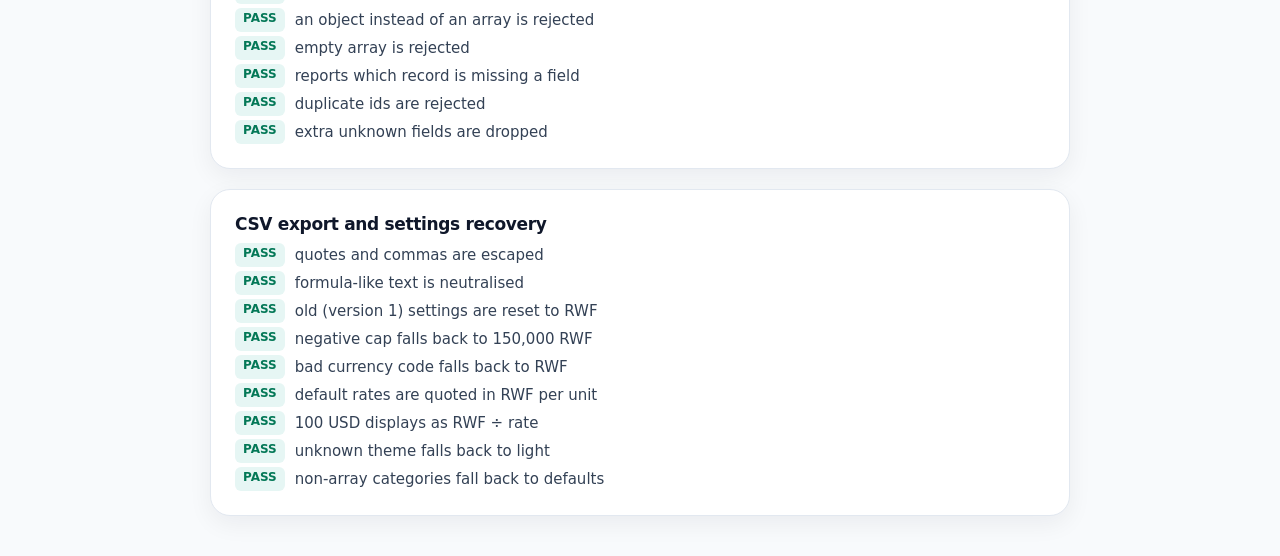
==== commit a58ea4b9: "feat: redesign as landing page + dashboard with teal and gold theme - Home view with hero, feature c" ====
--- a/tests.html
+++ b/tests.html
@@ -30,6 +30,7 @@
     import {
       PATTERNS, validateDescription, validateAmount, validateDate, validateCategory,
       validateCurrencyCode, validateRate, findDuplicateWord, isRealDate, describeRecordProblem,
+      validateEmail, validateName, validateMessage,
     } from './scripts/validators.js';
     import { compileRegex, highlight, matches, sortRecords, escapeHTML } from './scripts/search.js';
     import { computeStats, capStatus } from './scripts/stats.js';
@@ -120,6 +121,19 @@
       expect('"USD" is valid', ok(validateCurrencyCode('USD')), true);
       expect('"rwf" is rejected', ok(validateCurrencyCode('rwf')), false);
       expect('"US" is rejected', ok(validateCurrencyCode('US')), false);
+    });
+
+    group('Contact form: email /^[^\\s@]+@…\\.[A-Za-z]{2,}$/', (expect) => {
+      for (const value of ['s.alex@spiderbit.rw', 'amina+budget@alu.edu', 'a@b.co']) {
+        expect(`"${value}" is valid`, ok(validateEmail(value)), true);
+      }
+      for (const value of ['', 'alex', 'alex@', '@alu.edu', 'alex@alu', 'alex @alu.edu', 'alex@alu.c', 'a@@b.com']) {
+        expect(`"${value}" is rejected`, ok(validateEmail(value)), false);
+      }
+      expect('name with only spaces is rejected', ok(validateName('   ')), false);
+      expect('"Shyaka Alex" is a valid name', ok(validateName('Shyaka Alex')), true);
+      expect('message shorter than 10 characters is rejected', ok(validateMessage('Hi there')), false);
+      expect('a full sentence message is valid', ok(validateMessage('Love the budget card!')), true);
     });
 
     group('Record structure check', (expect) => {
--- a/styles/main.css
+++ b/styles/main.css
@@ -1,130 +1,132 @@
 /* =============================================================
    Spendwise · main stylesheet
-   Mobile-first. Breakpoints: base (~360px), 768px, 1024px, 1280px.
+   Mobile-first. Breakpoints: base (~360px), 640px, 768px, 1024px, 1280px.
    ============================================================= */
 
 /* ---------- 1. Design tokens ---------- */
 :root {
   color-scheme: light;
 
-  --bg: #DDE5E0;
-  --surface: rgba(248, 249, 246, 0.86);
-  --surface-solid: #F6F6F3;
-  --surface-raised: #FFFFFF;
-  --border: rgba(15, 77, 58, 0.12);
-  --border-strong: #6E8279;
-
-  --heading: #12372B;
-  --text: #1F2A25;
-  --text-muted: #4F5B55;
-
-  --primary: #0F4D3A;
-  --primary-hover: #0A3A2C;
+  --bg: #F8FAFC;
+  --tint: #F0FDFA;
+  --surface: #FFFFFF;
+  --surface-2: #F1F5F9;
+  --border: #E2E8F0;
+  --border-strong: #94A3B8;
+
+  --heading: #0F172A;
+  --text: #334155;
+  --text-muted: #5B6B80;
+
+  --primary: #0F766E;
+  --primary-hover: #115E59;
   --on-primary: #FFFFFF;
-  --primary-text: #0F4D3A;
-  --secondary: #1E8F5E;
-
-  --accent: #F08A4B;
-  --accent-hover: #E7783A;
-  --on-accent: #2B1608;
-  --accent-text: #A84A14;
-
-  --danger: #B42318;
+  --primary-text: #0F766E;
+  --primary-soft: #CCFBF1;
+  --tile: #E6F6F4;
+
+  --gold: #F59E0B;
+  --gold-soft: #FEF3C7;
+  --gold-text: #92400E;
+
+  --danger: #DC2626;
+  --danger-hover: #B91C1C;
   --on-danger: #FFFFFF;
-  --danger-bg: #FDECEA;
-  --success: #0F6B45;
-  --over-bg: linear-gradient(160deg, #FCE8DA 0%, #F9D3BA 100%);
-
-  --highlight: #F5D9C4;
-  --on-highlight: #2B2B2B;
+  --danger-text: #B91C1C;
+  --danger-bg: #FEF2F2;
+  --warn: #B45309;
+  --success: #047857;
+
+  --highlight: #FDE68A;
+  --on-highlight: #1F2937;
   --focus: #0F766E;
-
-  --chip-bg: #DCEDE4;
   --input-bg: #FFFFFF;
-  --input-border: #7D8F86;
-  --hover: rgba(15, 77, 58, 0.06);
-  --track: rgba(15, 77, 58, 0.12);
-  --code-bg: rgba(15, 77, 58, 0.08);
-  --link: #0F4D3A;
-
-  --hero-1: #16684F;
-  --hero-2: #0F4D3A;
-  --hero-3: #0A3529;
-
-  --brand-ink: #0F172A;
-  --brand-teal: #0F766E;
-
-  --deco-opacity: 1;
-
-  --space-1: 4px;
-  --space-2: 8px;
-  --space-3: 16px;
-  --space-4: 24px;
-  --space-5: 32px;
-  --space-6: 48px;
-
-  --radius-lg: 28px;
-  --radius-md: 18px;
-  --radius-sm: 8px;
-
-  --shadow-sm: 0 1px 2px rgba(15, 40, 30, 0.06), 0 4px 12px rgba(15, 40, 30, 0.06);
-  --shadow-md: 0 2px 4px rgba(15, 40, 30, 0.04), 0 18px 40px -16px rgba(15, 40, 30, 0.22);
-  --shadow-lg: 0 30px 60px -20px rgba(15, 40, 30, 0.35);
-
-  --font: "Manrope", system-ui, -apple-system, "Segoe UI", Roboto, sans-serif;
+  --input-border: #CBD5E1;
+  --hover: #F1F5F9;
+  --track: #E2E8F0;
+  --code-bg: #F1F5F9;
+  --link: #0F766E;
+  --blob: #CCFBF1;
+  --img-filter: none;
+
+  /* Category pill tones: background / text */
+  --tone-0-bg: #CCFBF1; --tone-0: #115E59; --tone-0-bar: #0F766E;
+  --tone-1-bg: #FEF3C7; --tone-1: #92400E; --tone-1-bar: #F59E0B;
+  --tone-2-bg: #DBEAFE; --tone-2: #1E40AF; --tone-2-bar: #2563EB;
+  --tone-3-bg: #EDE9FE; --tone-3: #5B21B6; --tone-3-bar: #7C3AED;
+  --tone-4-bg: #FCE7F3; --tone-4: #9D174D; --tone-4-bar: #DB2777;
+  --tone-5-bg: #E2E8F0; --tone-5: #334155; --tone-5-bar: #64748B;
+
+  --radius-xl: 28px;
+  --radius-lg: 20px;
+  --radius-md: 14px;
+  --radius-sm: 10px;
+
+  --shadow-sm: 0 1px 2px rgba(15, 23, 42, 0.05), 0 2px 8px rgba(15, 23, 42, 0.04);
+  --shadow-md: 0 8px 24px rgba(15, 23, 42, 0.06);
+  --shadow-lg: 0 18px 40px rgba(15, 23, 42, 0.12);
+
+  --font-head: "Sora", system-ui, -apple-system, "Segoe UI", Roboto, sans-serif;
+  --font-body: system-ui, -apple-system, "Segoe UI", Roboto, "Helvetica Neue", Arial, sans-serif;
   --mono: ui-monospace, SFMono-Regular, Menlo, Consolas, monospace;
   --ease: cubic-bezier(0.2, 0.7, 0.2, 1);
+
+  --header-h: 68px;
 }
 
 [data-theme="dark"] {
   color-scheme: dark;
 
-  --bg: #0E1714;
-  --surface: rgba(26, 38, 33, 0.88);
-  --surface-solid: #18241F;
-  --surface-raised: #1E2C26;
-  --border: rgba(180, 220, 200, 0.12);
-  --border-strong: #7F978B;
-
-  --heading: #EAF3EE;
-  --text: #DCE6E0;
-  --text-muted: #A9B8B0;
-
-  --primary: #5FD3A0;
-  --primary-hover: #7BE0B3;
-  --on-primary: #06231A;
-  --primary-text: #7BE0B3;
-  --secondary: #3FBF87;
-
-  --accent: #F39A62;
-  --accent-hover: #F6AE7F;
-  --on-accent: #2B1608;
-  --accent-text: #FFB386;
-
-  --danger: #FF8A80;
-  --on-danger: #2A0A08;
-  --danger-bg: rgba(255, 138, 128, 0.12);
+  --bg: #0B1220;
+  --tint: #0E1828;
+  --surface: #111C2E;
+  --surface-2: #17243A;
+  --border: #22314A;
+  --border-strong: #64748B;
+
+  --heading: #F1F5F9;
+  --text: #CBD5E1;
+  --text-muted: #94A3B8;
+
+  --primary: #2DD4BF;
+  --primary-hover: #5EEAD4;
+  --on-primary: #042F2E;
+  --primary-text: #5EEAD4;
+  --primary-soft: rgba(45, 212, 191, 0.16);
+  --tile: rgba(45, 212, 191, 0.12);
+
+  --gold-soft: rgba(245, 158, 11, 0.16);
+  --gold-text: #FCD34D;
+
+  --danger: #F87171;
+  --danger-hover: #FCA5A5;
+  --on-danger: #2A0A0A;
+  --danger-text: #FCA5A5;
+  --danger-bg: rgba(248, 113, 113, 0.12);
+  --warn: #FBBF24;
   --success: #6EE7B7;
-  --over-bg: linear-gradient(160deg, rgba(243, 154, 98, 0.22) 0%, rgba(243, 154, 98, 0.1) 100%);
-
-  --focus: #7DD3C0;
-  --chip-bg: rgba(95, 211, 160, 0.16);
-  --input-bg: #121D19;
-  --input-border: #6F8479;
-  --hover: rgba(255, 255, 255, 0.05);
-  --track: rgba(255, 255, 255, 0.1);
-  --code-bg: rgba(255, 255, 255, 0.08);
-  --link: #7BE0B3;
-
-  --hero-1: #155A45;
-  --hero-2: #0F4535;
-  --hero-3: #0A2D23;
-
-  --brand-ink: #F8FAFC;
-  --brand-teal: #2DD4BF;
-
-  --deco-opacity: 0.12;
-  --shadow-md: 0 2px 4px rgba(0, 0, 0, 0.2), 0 18px 40px -16px rgba(0, 0, 0, 0.6);
+
+  --highlight: #FCD34D;
+  --focus: #5EEAD4;
+  --input-bg: #0E1828;
+  --input-border: #334155;
+  --hover: #17243A;
+  --track: #22314A;
+  --code-bg: #17243A;
+  --link: #5EEAD4;
+  --blob: rgba(45, 212, 191, 0.12);
+  --img-filter: brightness(0.92);
+
+  --tone-0-bg: rgba(45, 212, 191, 0.16); --tone-0: #5EEAD4; --tone-0-bar: #2DD4BF;
+  --tone-1-bg: rgba(245, 158, 11, 0.16); --tone-1: #FCD34D; --tone-1-bar: #F59E0B;
+  --tone-2-bg: rgba(96, 165, 250, 0.16); --tone-2: #93C5FD; --tone-2-bar: #60A5FA;
+  --tone-3-bg: rgba(167, 139, 250, 0.16); --tone-3: #C4B5FD; --tone-3-bar: #A78BFA;
+  --tone-4-bg: rgba(244, 114, 182, 0.16); --tone-4: #F9A8D4; --tone-4-bar: #F472B6;
+  --tone-5-bg: rgba(148, 163, 184, 0.16); --tone-5: #CBD5E1; --tone-5-bar: #94A3B8;
+
+  --shadow-sm: 0 1px 2px rgba(0, 0, 0, 0.3);
+  --shadow-md: 0 8px 24px rgba(0, 0, 0, 0.35);
+  --shadow-lg: 0 18px 40px rgba(0, 0, 0, 0.5);
 }
 
 /* ---------- 2. Reset & base ---------- */
@@ -137,72 +139,50 @@
 html {
   -webkit-text-size-adjust: 100%;
   background: var(--bg);
-  scroll-behavior: smooth;
+  scroll-padding-top: calc(var(--header-h) + 12px);
 }
 
 body {
   margin: 0;
   min-height: 100vh;
-  font-family: var(--font);
+  display: flex;
+  flex-direction: column;
+  font-family: var(--font-body);
   font-size: 1rem;
-  line-height: 1.55;
+  line-height: 1.6;
   color: var(--text);
+  background: var(--bg);
   overflow-x: hidden;
   -webkit-font-smoothing: antialiased;
 }
 
-/* Soft decorative shapes, echoing the mockup */
-body::before,
-body::after {
-  content: "";
-  position: fixed;
-  z-index: -1;
-  border-radius: 50%;
-  pointer-events: none;
-  opacity: var(--deco-opacity);
-}
-
-body::before {
-  width: 70vmax;
-  height: 70vmax;
-  left: -32vmax;
-  top: -38vmax;
-  background: radial-gradient(circle at 62% 62%, #F7E7C9 0%, #F5D2BC 42%, rgba(245, 210, 188, 0) 70%);
-}
-
-body::after {
-  width: 48vmax;
-  height: 48vmax;
-  right: -22vmax;
-  top: 18vh;
-  background: radial-gradient(circle at 38% 38%, rgba(255, 255, 255, 0.85) 0%, rgba(205, 214, 209, 0.45) 55%, rgba(205, 214, 209, 0) 72%);
-}
-
-h1, h2, h3 {
+h1, h2, h3, h4 {
   margin: 0;
+  font-family: var(--font-head);
   line-height: 1.2;
   color: var(--heading);
+  letter-spacing: -0.02em;
 }
 
 p { margin: 0; }
+
+img { max-width: 100%; height: auto; display: block; }
 
 a {
   color: var(--link);
   text-underline-offset: 3px;
-  text-decoration-thickness: 1px;
-}
-
-a:hover { text-decoration-thickness: 2px; }
+}
 
 button,
 input,
-select { font: inherit; color: inherit; }
+select,
+textarea { font: inherit; color: inherit; }
 
 button { cursor: pointer; }
 
 code {
   font-family: var(--mono);
-  font-size: 0.875em;
+  font-size: 0.85em;
   background: var(--code-bg);
   padding: 1px 6px;
   border-radius: 6px;
@@ -214,13 +194,14 @@
   color: var(--on-highlight);
   border-radius: 4px;
   padding: 0 2px;
-  box-shadow: 0 0 0 1px rgba(168, 74, 20, 0.3);
 }
 
 :focus-visible {
   outline: 3px solid var(--focus);
   outline-offset: 3px;
 }
+
+[tabindex="-1"]:focus:not(:focus-visible) { outline: none; }
 
 .sr-only {
   position: absolute !important;
@@ -234,12 +215,35 @@
   border: 0;
 }
 
+.sprite { display: none; }
+
+.icon {
+  width: 20px;
+  height: 20px;
+  flex: none;
+  fill: none;
+  stroke: currentColor;
+  stroke-width: 2;
+  stroke-linecap: round;
+  stroke-linejoin: round;
+}
+
 .muted { color: var(--text-muted); }
+.text-teal { color: var(--primary-text); }
+
+.container {
+  width: 100%;
+  max-width: 1200px;
+  margin: 0 auto;
+  padding: 0 20px;
+}
+
+.container--narrow { max-width: 760px; }
 
 /* ---------- 3. Skip link ---------- */
 .skip-link {
   position: absolute;
-  left: var(--space-3);
+  left: 16px;
   top: -100px;
   z-index: 100;
   padding: 12px 20px;
@@ -248,216 +252,211 @@
   color: var(--on-primary);
   font-weight: 700;
   text-decoration: none;
-  box-shadow: var(--shadow-md);
+  box-shadow: var(--shadow-lg);
   transition: top 0.2s var(--ease);
 }
 
-.skip-link:focus { top: var(--space-3); }
-
-/* ---------- 4. App shell ---------- */
-.app {
-  min-height: 100vh;
-  display: flex;
-  flex-direction: column;
-}
-
+.skip-link:focus { top: 12px; }
+
+/* ---------- 4. Header ---------- */
 .site-header {
-  display: flex;
-  flex-direction: column;
-  gap: var(--space-3);
-  padding: var(--space-3);
+  position: sticky;
+  top: 0;
+  z-index: 50;
+  background: color-mix(in srgb, var(--bg) 88%, transparent);
+  border-bottom: 1px solid var(--border);
+  backdrop-filter: blur(12px);
+  -webkit-backdrop-filter: blur(12px);
+}
+
+.site-header.is-open { background: var(--bg); box-shadow: var(--shadow-lg); }
+
+.site-header__inner {
+  max-width: 1200px;
+  min-height: var(--header-h);
+  margin: 0 auto;
+  padding: 0 20px;
+  display: flex;
+  flex-wrap: wrap;
+  align-items: center;
+  justify-content: space-between;
+  gap: 12px;
 }
 
 .brand {
   display: inline-flex;
   align-items: center;
-  gap: 12px;
-  align-self: flex-start;
+  gap: 10px;
   color: inherit;
   text-decoration: none;
-  border-radius: 14px;
+  border-radius: 12px;
 }
 
 .brand__mark {
-  width: 48px;
-  height: 48px;
-  flex: none;
-  filter: drop-shadow(0 6px 12px rgba(15, 118, 110, 0.3));
+  width: 40px;
+  height: 40px;
   transition: transform 0.25s var(--ease);
 }
 
-.brand:hover .brand__mark { transform: rotate(-6deg) scale(1.04); }
-
-.brand__text { display: flex; flex-direction: column; }
+.brand:hover .brand__mark { transform: rotate(-6deg); }
 
 .brand__name {
-  font-size: 1.5rem;
+  font-family: var(--font-head);
+  font-size: 1.375rem;
   font-weight: 800;
   letter-spacing: -0.03em;
-  line-height: 1.1;
-  color: var(--brand-ink);
-}
-
-.brand__accent {
-  font-weight: 600;
-  color: var(--brand-teal);
-}
-
-.brand__tagline {
-  font-size: 0.8125rem;
-  color: var(--text-muted);
+  color: var(--heading);
+}
+
+.brand__accent { color: var(--primary-text); font-weight: 600; }
+
+.brand--small .brand__mark { width: 28px; height: 28px; }
+.brand--small .brand__name { font-size: 1.0625rem; }
+
+.menu-btn {
+  display: inline-grid;
+  place-items: center;
+  width: 44px;
+  height: 44px;
+  border: 1px solid var(--border);
+  border-radius: 12px;
+  background: var(--surface);
+  color: var(--heading);
+}
+
+.menu-btn .icon--close,
+.site-header.is-open .menu-btn .icon--open { display: none; }
+.site-header.is-open .menu-btn .icon--close { display: block; }
+
+.site-nav {
+  display: none;
+  flex-basis: 100%;
+  padding: 8px 0 16px;
+}
+
+.site-header.is-open .site-nav {
+  display: grid;
+  gap: 12px;
+  animation: fade-up 0.25s var(--ease) both;
 }
 
 .site-nav ul {
   list-style: none;
   margin: 0;
-  padding: 6px;
-  display: flex;
-  flex-wrap: wrap;
+  padding: 0;
+  display: grid;
   gap: 4px;
-  background: var(--surface);
-  border: 1px solid var(--border);
-  border-radius: 22px;
-  box-shadow: var(--shadow-sm);
-  backdrop-filter: blur(12px);
-  -webkit-backdrop-filter: blur(12px);
-}
-
-.site-nav li { flex: 1 1 auto; }
-
-.site-nav a {
+}
+
+.site-nav a[data-nav] {
+  position: relative;
   display: flex;
   align-items: center;
-  justify-content: center;
-  gap: 10px;
-  min-height: 44px;
-  padding: 8px 14px;
-  border-radius: 999px;
+  gap: 12px;
+  min-height: 48px;
+  padding: 10px 14px;
+  border-radius: 12px;
   color: var(--text);
-  font-weight: 700;
-  font-size: 0.9375rem;
+  font-weight: 600;
   text-decoration: none;
-  transition: background-color 0.2s var(--ease), color 0.2s var(--ease);
-}
-
-.site-nav a:hover { background: var(--hover); }
+  transition: color 0.2s var(--ease), background-color 0.2s var(--ease);
+}
+
+.site-nav a[data-nav]:hover { background: var(--hover); color: var(--heading); }
 
 .site-nav a[aria-current="page"] {
-  background: var(--primary);
-  color: var(--on-primary);
-}
-
-.nav-icon {
-  display: none;
-  width: 20px;
-  height: 20px;
-  flex: none;
-  fill: none;
-  stroke: currentColor;
-  stroke-width: 2;
-  stroke-linecap: round;
-  stroke-linejoin: round;
-}
-
+  background: var(--tile);
+  color: var(--primary-text);
+}
+
+.header-cta { justify-self: start; }
+
+/* ---------- 5. Views & sections ---------- */
 .main {
   flex: 1;
   width: 100%;
-  max-width: 1240px;
-  margin: 0 auto;
-  padding: var(--space-2) var(--space-3) var(--space-5);
 }
 
 .main:focus { outline: none; }
 
-.site-footer {
-  padding: var(--space-4) var(--space-3);
-  text-align: center;
-  font-size: 0.875rem;
-  color: var(--text-muted);
-}
-
-/* ---------- 5. Views ---------- */
-.view { animation: view-in 0.45s var(--ease) both; }
-
-.view__head { margin-bottom: var(--space-4); }
+.view { animation: fade-up 0.45s var(--ease) both; }
+
+.view--app { padding: 28px 0 64px; }
+
+.band { padding: 56px 0; }
+.band--tint { background: var(--tint); }
+
+.badge {
+  display: inline-flex;
+  align-items: center;
+  gap: 8px;
+  padding: 6px 14px;
+  border-radius: 999px;
+  background: var(--tile);
+  color: var(--primary-text);
+  font-size: 0.8125rem;
+  font-weight: 700;
+  letter-spacing: 0.01em;
+}
+
+.badge::before {
+  content: "";
+  width: 8px;
+  height: 8px;
+  border-radius: 50%;
+  background: var(--gold);
+}
+
+.section-title {
+  margin: 14px 0 12px;
+  font-size: clamp(1.625rem, 1.2rem + 1.8vw, 2.375rem);
+  font-weight: 700;
+  line-height: 1.15;
+}
 
 .view__title {
-  font-size: clamp(1.875rem, 1.4rem + 2vw, 2.75rem);
-  font-weight: 300;
-  letter-spacing: -0.035em;
-}
-
-.view__lede {
-  margin-top: var(--space-1);
-  color: var(--text-muted);
-}
-
-/* ---------- 6. Cards ---------- */
+  font-size: clamp(1.75rem, 1.4rem + 1.4vw, 2.25rem);
+  font-weight: 700;
+}
+
+/* ---------- 6. Cards & tiles ---------- */
 .card {
   position: relative;
-  padding: var(--space-4);
+  padding: 24px;
   background: var(--surface);
   border: 1px solid var(--border);
-  border-radius: var(--radius-lg) var(--radius-lg) var(--radius-lg) var(--radius-sm);
+  border-radius: var(--radius-lg);
   box-shadow: var(--shadow-md);
-  backdrop-filter: blur(16px) saturate(140%);
-  -webkit-backdrop-filter: blur(16px) saturate(140%);
-}
-
-.card--flip {
-  border-radius: var(--radius-sm) var(--radius-lg) var(--radius-lg) var(--radius-lg);
+}
+
+.card__head {
+  display: flex;
+  flex-wrap: wrap;
+  align-items: baseline;
+  justify-content: space-between;
+  gap: 8px 16px;
 }
 
 .card__title {
   font-size: 1.125rem;
   font-weight: 700;
-  letter-spacing: -0.01em;
-}
-
-/* Deep green "hero" surface, like the diamond card in the mockup */
-.card--hero {
-  --focus: #FFD2B3;
-  --link: #FFFFFF;
-  overflow: hidden;
-  color: #F2F7F4;
-  background: linear-gradient(150deg, var(--hero-1) 0%, var(--hero-2) 55%, var(--hero-3) 100%);
-  border-color: rgba(255, 255, 255, 0.08);
-}
-
-.card--hero::before {
-  content: "";
-  position: absolute;
-  inset: -40% -30% auto auto;
-  width: 70%;
-  aspect-ratio: 1;
-  border-radius: 50%;
-  background: radial-gradient(circle, rgba(255, 255, 255, 0.14), rgba(255, 255, 255, 0) 65%);
-  pointer-events: none;
-}
-
-.card--hero .card__title,
-.card--hero h3 { color: #FFFFFF; }
-
-.card--hero code {
-  background: rgba(255, 255, 255, 0.14);
-  color: #FFFFFF;
-}
-
-.eyebrow {
-  font-size: 0.75rem;
-  font-weight: 800;
-  letter-spacing: 0.14em;
-  text-transform: uppercase;
-  color: var(--accent-text);
-}
-
-.display {
-  margin: var(--space-2) 0 var(--space-3);
-  font-size: clamp(2.125rem, 1.5rem + 3vw, 3.5rem);
-  font-weight: 300;
-  line-height: 1.04;
-  letter-spacing: -0.04em;
-}
+}
+
+.tile {
+  display: inline-grid;
+  place-items: center;
+  width: 44px;
+  height: 44px;
+  flex: none;
+  border-radius: 12px;
+  background: var(--tile);
+  color: var(--primary-text);
+}
+
+.tile .icon { width: 22px; height: 22px; }
+
+.tile--gold { background: var(--gold-soft); color: var(--gold-text); }
+.tile--danger { background: var(--danger-bg); color: var(--danger-text); }
 
 /* ---------- 7. Buttons ---------- */
 .btn {
@@ -474,50 +473,73 @@
   line-height: 1.2;
   text-decoration: none;
   white-space: nowrap;
+  cursor: pointer;
   transition: transform 0.18s var(--ease), box-shadow 0.18s var(--ease),
               background-color 0.18s var(--ease), color 0.18s var(--ease), border-color 0.18s var(--ease);
 }
 
-.btn:hover {
-  transform: translateY(-1px);
-  box-shadow: var(--shadow-sm);
-}
-
+.btn:hover { transform: translateY(-1px); }
 .btn:active { transform: translateY(0) scale(0.98); }
 
-.btn--primary { background: var(--primary); color: var(--on-primary); }
+.btn--lg { min-height: 52px; padding: 12px 28px; font-size: 1rem; }
+.btn--small { min-height: 36px; padding: 6px 14px; font-size: 0.875rem; }
+.btn--block { width: 100%; }
+
+.btn--primary {
+  background: var(--primary);
+  color: var(--on-primary);
+  box-shadow: 0 6px 16px rgba(15, 118, 110, 0.25);
+}
 .btn--primary:hover { background: var(--primary-hover); }
 
-.btn--accent { background: var(--accent); color: var(--on-accent); }
-.btn--accent:hover { background: var(--accent-hover); }
-
-.btn--ghost {
+.btn--outline {
   background: transparent;
-  border-color: var(--border-strong);
+  border-color: var(--primary);
+  color: var(--primary-text);
+}
+.btn--outline:hover { background: var(--tile); }
+
+.btn--pill {
+  background: var(--surface);
+  border-color: var(--border);
   color: var(--heading);
 }
-.btn--ghost:hover { background: var(--hover); }
+.btn--pill:hover { border-color: var(--primary); color: var(--primary-text); }
+
+.btn--text {
+  padding-left: 12px;
+  padding-right: 12px;
+  background: transparent;
+  color: var(--primary-text);
+}
+.btn--text:hover { background: var(--hover); transform: none; }
 
 .btn--danger { background: var(--danger); color: var(--on-danger); }
-
-.btn--danger-ghost {
-  background: transparent;
-  border-color: var(--danger);
-  color: var(--danger);
-}
-.btn--danger-ghost:hover { background: var(--danger-bg); }
-
-.btn--small {
-  min-height: 36px;
-  padding: 6px 14px;
-  font-size: 0.875rem;
-}
+.btn--danger:hover { background: var(--danger-hover); }
 
 .btn-row {
   display: flex;
   flex-wrap: wrap;
+  align-items: center;
   gap: 12px;
 }
+
+.icon-btn {
+  display: inline-grid;
+  place-items: center;
+  width: 40px;
+  height: 40px;
+  padding: 0;
+  border: 1px solid var(--border);
+  border-radius: 12px;
+  background: var(--surface);
+  color: var(--text-muted);
+  transition: color 0.2s var(--ease), background-color 0.2s var(--ease), border-color 0.2s var(--ease);
+}
+
+.icon-btn .icon { width: 18px; height: 18px; }
+.icon-btn:hover { color: var(--primary-text); border-color: var(--primary); background: var(--tile); }
+.icon-btn--danger:hover { color: var(--danger-text); border-color: var(--danger); background: var(--danger-bg); }
 
 .link-small {
   font-size: 0.875rem;
@@ -525,6 +547,10 @@
 }
 
 /* ---------- 8. Form fields ---------- */
+.form-stack { display: grid; gap: 18px; }
+
+.form-card { display: grid; gap: 18px; align-content: start; }
+
 .field {
   display: flex;
   flex-direction: column;
@@ -533,30 +559,34 @@
 }
 
 .field > label {
-  font-weight: 700;
+  font-weight: 600;
   font-size: 0.9375rem;
   color: var(--heading);
 }
 
 .input,
 .field input[type="text"],
+.field input[type="email"],
 .field input[type="search"],
-.field select {
+.field select,
+.field textarea {
   width: 100%;
   min-height: 48px;
   padding: 11px 16px;
-  border: 2px solid var(--input-border);
-  border-radius: 14px;
+  border: 1.5px solid var(--input-border);
+  border-radius: var(--radius-md);
   background: var(--input-bg);
-  color: var(--text);
-  transition: border-color 0.2s var(--ease), box-shadow 0.2s var(--ease), background-color 0.2s var(--ease);
-}
+  color: var(--heading);
+  transition: border-color 0.2s var(--ease), box-shadow 0.2s var(--ease);
+}
+
+.field textarea { resize: vertical; min-height: 120px; }
 
 .field select {
   appearance: none;
   -webkit-appearance: none;
   padding-right: 44px;
-  background-image: url("data:image/svg+xml,%3Csvg xmlns='http://www.w3.org/2000/svg' viewBox='0 0 24 24' fill='none' stroke='%234F5B55' stroke-width='2.5' stroke-linecap='round' stroke-linejoin='round'%3E%3Cpath d='m6 9 6 6 6-6'/%3E%3C/svg%3E");
+  background-image: url("data:image/svg+xml,%3Csvg xmlns='http://www.w3.org/2000/svg' viewBox='0 0 24 24' fill='none' stroke='%2364748B' stroke-width='2.5' stroke-linecap='round' stroke-linejoin='round'%3E%3Cpath d='m6 9 6 6 6-6'/%3E%3C/svg%3E");
   background-repeat: no-repeat;
   background-position: right 14px center;
   background-size: 18px;
@@ -564,14 +594,16 @@
 
 .input:hover,
 .field input:hover,
-.field select:hover { border-color: var(--heading); }
+.field select:hover,
+.field textarea:hover { border-color: var(--border-strong); }
 
 .input:focus-visible,
 .field input:focus-visible,
-.field select:focus-visible {
-  outline: 3px solid var(--focus);
-  outline-offset: 2px;
-  border-color: var(--focus);
+.field select:focus-visible,
+.field textarea:focus-visible {
+  outline: none;
+  border-color: var(--primary);
+  box-shadow: 0 0 0 4px color-mix(in srgb, var(--primary) 25%, transparent);
 }
 
 [aria-invalid="true"] {
@@ -579,6 +611,19 @@
   background-color: var(--danger-bg) !important;
 }
 
+.input-icon { position: relative; }
+
+.input-icon .icon {
+  position: absolute;
+  left: 14px;
+  top: 50%;
+  transform: translateY(-50%);
+  color: var(--text-muted);
+  pointer-events: none;
+}
+
+.field .input-icon input { padding-left: 44px; }
+
 .hint {
   font-size: 0.875rem;
   color: var(--text-muted);
@@ -586,122 +631,403 @@
 
 .field__error,
 .field__warning {
+  display: flex;
+  gap: 6px;
   font-size: 0.875rem;
-  font-weight: 700;
-}
-
-.field__error { color: var(--danger); }
-.field__warning { color: var(--accent-text); }
+  font-weight: 600;
+}
+
+.field__error { color: var(--danger-text); }
+.field__warning { color: var(--warn); }
+
+.field__error:not(:empty)::before { content: "⚠"; }
 
 .field__error:empty,
 .field__warning:empty { display: none; }
 
-.check {
-  display: flex;
+/* Toggle switch built on a real checkbox */
+.switch {
+  display: inline-flex;
   align-items: center;
-  gap: 10px;
-  min-height: 48px;
-  font-weight: 700;
-}
-
-.check input {
+  gap: 12px;
+  min-height: 44px;
+  font-weight: 600;
+  color: var(--heading);
+}
+
+.switch input {
+  appearance: none;
+  -webkit-appearance: none;
+  position: relative;
+  width: 46px;
+  height: 26px;
+  margin: 0;
+  flex: none;
+  border-radius: 999px;
+  background: var(--border-strong);
+  cursor: pointer;
+  transition: background-color 0.2s var(--ease);
+}
+
+.switch input::after {
+  content: "";
+  position: absolute;
+  top: 3px;
+  left: 3px;
+  width: 20px;
+  height: 20px;
+  border-radius: 50%;
+  background: #FFFFFF;
+  box-shadow: var(--shadow-sm);
+  transition: transform 0.2s var(--ease);
+}
+
+.switch input:checked { background: var(--primary); }
+.switch input:checked::after { transform: translateX(20px); }
+.switch label { cursor: pointer; }
+
+/* File input styled as a button: the real input stays focusable */
+.file-btn { position: relative; display: inline-flex; }
+
+.file-btn__input {
+  position: absolute;
+  inset: 0;
+  width: 100%;
+  height: 100%;
+  opacity: 0;
+  cursor: pointer;
+}
+
+.file-btn__input:focus-visible + label {
+  outline: 3px solid var(--focus);
+  outline-offset: 3px;
+}
+
+.file-btn__input:hover + label { background: var(--tile); }
+
+.form-status {
+  font-weight: 600;
+  padding: 12px 16px;
+  border-radius: var(--radius-md);
+  animation: fade-up 0.3s var(--ease) both;
+}
+
+.form-status:empty { display: none; }
+
+.form-status[data-kind="success"] { color: var(--success); background: var(--tile); }
+.form-status[data-kind="error"] { color: var(--danger-text); background: var(--danger-bg); }
+
+/* ---------- 9. Home ---------- */
+.hero {
+  position: relative;
+  padding: 40px 0 24px;
+  overflow: hidden;
+}
+
+.hero__inner {
+  display: grid;
+  gap: 32px;
+  align-items: center;
+}
+
+.hero__title {
+  margin: 18px 0 16px;
+  font-size: clamp(2.25rem, 1.4rem + 4vw, 3.75rem);
+  font-weight: 800;
+  line-height: 1.06;
+  letter-spacing: -0.035em;
+}
+
+.hero__title .text-teal { display: block; }
+
+.hero__lede {
+  max-width: 34rem;
+  margin-bottom: 28px;
+  font-size: 1.0625rem;
+  color: var(--text-muted);
+}
+
+.trust {
+  list-style: none;
+  margin: 28px 0 0;
+  padding: 0;
+  display: flex;
+  flex-wrap: wrap;
+  gap: 10px 22px;
+  font-size: 0.9375rem;
+  font-weight: 600;
+  color: var(--heading);
+}
+
+.trust li { display: inline-flex; align-items: center; gap: 8px; }
+
+.trust .icon {
   width: 22px;
   height: 22px;
-  margin: 0;
-  accent-color: var(--primary);
-  flex: none;
-}
-
-.file-field input[type="file"] {
-  max-width: 100%;
-  padding: 10px;
-  border: 2px dashed var(--input-border);
-  border-radius: 14px;
-  background: var(--input-bg);
-}
-
-.file-field input[type="file"]::file-selector-button {
-  margin-right: 12px;
-  padding: 8px 16px;
-  border: 0;
-  border-radius: 999px;
+  padding: 4px;
+  border-radius: 50%;
   background: var(--primary);
   color: var(--on-primary);
-  font: inherit;
+  stroke-width: 3;
+}
+
+.hero__visual { position: relative; }
+
+.hero__img {
+  position: relative;
+  z-index: 1;
+  width: 100%;
+  border-radius: var(--radius-xl);
+  filter: var(--img-filter);
+}
+
+.blob {
+  position: absolute;
+  z-index: 0;
+  inset: 8% 4% 0 10%;
+  border-radius: 46% 54% 42% 58% / 52% 44% 56% 48%;
+  background: var(--blob);
+  filter: blur(2px);
+  animation: blob 14s ease-in-out infinite alternate;
+}
+
+.blob--sm { inset: 12% 8% 6% 8%; }
+
+.coin {
+  position: absolute;
+  z-index: 2;
+  border-radius: 50%;
+  background: radial-gradient(circle at 35% 35%, #FCD34D 0%, #F59E0B 55%, #D97706 100%);
+  box-shadow: inset 0 0 0 4px rgba(255, 255, 255, 0.35), 0 8px 18px rgba(217, 119, 6, 0.35);
+  animation: float 6s ease-in-out infinite;
+}
+
+.coin--1 { width: 42px; height: 42px; left: 2%; top: 10%; }
+.coin--2 { width: 26px; height: 26px; right: 4%; top: 2%; animation-delay: -2s; }
+.coin--3 { width: 32px; height: 32px; right: 10%; bottom: 6%; animation-delay: -4s; }
+
+/* Feature cards row */
+.band:has(.feature-row) { padding-top: 16px; }
+
+.feature-row {
+  list-style: none;
+  margin: 0;
+  display: grid;
+  gap: 8px;
+  padding: 12px;
+}
+
+.feature {
+  display: grid;
+  gap: 8px;
+  align-content: start;
+  padding: 18px;
+  border-radius: var(--radius-md);
+  transition: background-color 0.2s var(--ease), transform 0.25s var(--ease);
+}
+
+.feature:hover { background: var(--tint); transform: translateY(-3px); }
+
+.feature__title { font-size: 1.0625rem; font-weight: 700; margin-top: 6px; }
+
+/* Split sections: text + image */
+.split {
+  display: grid;
+  gap: 32px;
+  align-items: center;
+}
+
+.split__media { position: relative; }
+
+.split__media img {
+  position: relative;
+  z-index: 1;
+  width: 100%;
+  border-radius: var(--radius-xl);
+  filter: var(--img-filter);
+}
+
+.split__media--narrow img { max-width: 340px; margin: 0 auto; }
+
+.split__text > .muted { max-width: 36rem; }
+
+.framed {
+  border: 1px solid var(--border);
+  box-shadow: var(--shadow-md);
+}
+
+/* The mockups have an off-white backdrop; "darken" lets the tinted band show through it. */
+:root:not([data-theme="dark"]) .band--tint .split__media img:not(.framed) { mix-blend-mode: darken; }
+
+.steps {
+  list-style: none;
+  margin: 28px 0 0;
+  padding: 0;
+  display: grid;
+  gap: 14px;
+}
+
+.steps li {
+  display: flex;
+  gap: 16px;
+  padding: 18px;
+  background: var(--surface);
+  border: 1px solid var(--border);
+  border-radius: var(--radius-lg);
+  box-shadow: var(--shadow-sm);
+  transition: transform 0.25s var(--ease), box-shadow 0.25s var(--ease);
+}
+
+.steps li:hover { transform: translateY(-3px); box-shadow: var(--shadow-md); }
+
+.steps h4 { font-size: 1.0625rem; margin-bottom: 2px; }
+
+.steps__num {
+  display: grid;
+  place-items: center;
+  width: 40px;
+  height: 40px;
+  flex: none;
+  border-radius: 12px;
+  background: var(--primary);
+  color: var(--on-primary);
+  font-family: var(--font-head);
   font-weight: 700;
-  cursor: pointer;
-}
-
-.form-status {
-  font-weight: 700;
-  padding: 12px 16px;
-  border-radius: 14px;
-  animation: view-in 0.3s var(--ease) both;
-}
-
-.form-status:empty { display: none; }
-
-.form-status[data-kind="success"] {
-  color: var(--success);
-  background: var(--chip-bg);
-}
-
-.form-status[data-kind="error"] {
-  color: var(--danger);
-  background: var(--danger-bg);
-}
-
-/* ---------- 9. Dashboard ---------- */
-.dash-grid {
-  display: grid;
-  grid-template-columns: minmax(0, 1fr);
-  gap: var(--space-3);
-}
-
-.intro__text { max-width: 46ch; margin-bottom: var(--space-4); }
+}
+
+.checks {
+  list-style: none;
+  margin: 8px 0 28px;
+  padding: 0;
+  display: grid;
+  gap: 14px;
+  font-weight: 600;
+  color: var(--heading);
+}
+
+.checks li { display: flex; align-items: center; gap: 12px; }
+
+.check-dot {
+  display: grid;
+  place-items: center;
+  width: 28px;
+  height: 28px;
+  flex: none;
+  border-radius: 50%;
+  background: var(--tile);
+  color: var(--primary-text);
+}
+
+.check-dot .icon { width: 16px; height: 16px; stroke-width: 3; }
+
+.mini-stats {
+  list-style: none;
+  margin: 28px 0 0;
+  padding: 0;
+  display: grid;
+  grid-template-columns: repeat(3, minmax(0, 1fr));
+  gap: 12px;
+}
+
+.mini-stats li {
+  display: grid;
+  gap: 2px;
+  padding: 16px;
+  background: var(--surface);
+  border: 1px solid var(--border);
+  border-radius: var(--radius-md);
+}
+
+.mini-stats strong {
+  font-family: var(--font-head);
+  font-size: 1.5rem;
+  color: var(--primary-text);
+}
+
+.mini-stats span { font-size: 0.8125rem; color: var(--text-muted); line-height: 1.35; }
+
+.about-card { display: grid; gap: 14px; justify-items: start; padding: 32px; }
+.about-card .section-title { margin: 0; }
+
+.contact-list {
+  list-style: none;
+  margin: 28px 0 0;
+  padding: 0;
+  display: grid;
+  gap: 14px;
+}
+
+.contact-list li { display: flex; align-items: center; gap: 14px; }
+
+.contact-list__label {
+  display: block;
+  font-size: 0.8125rem;
+  color: var(--text-muted);
+}
+
+.contact-list a { font-weight: 700; overflow-wrap: anywhere; }
+
+/* ---------- 10. Dashboard ---------- */
+.dash-top {
+  display: flex;
+  flex-wrap: wrap;
+  align-items: flex-end;
+  justify-content: space-between;
+  gap: 16px;
+  margin-bottom: 24px;
+}
+
+.dash-top__greeting {
+  font-weight: 600;
+  color: var(--text-muted);
+}
 
 .stat-list {
   list-style: none;
-  margin: 0;
+  margin: 0 0 20px;
   padding: 0;
   display: grid;
-  grid-template-columns: repeat(2, minmax(0, 1fr));
-  gap: 12px;
+  grid-template-columns: minmax(0, 1fr);
+  gap: 14px;
 }
 
 .stat {
-  display: flex;
-  flex-direction: column;
-  gap: 4px;
+  display: grid;
+  grid-template-columns: auto minmax(0, 1fr);
+  grid-template-areas:
+    "tile label"
+    "tile value"
+    "tile sub";
+  column-gap: 14px;
+  align-items: center;
   min-width: 0;
-  padding: var(--space-3);
-  background: var(--surface);
-  border: 1px solid var(--border);
-  border-radius: 22px 22px 22px 8px;
-  box-shadow: var(--shadow-sm);
+  padding: 16px 18px;
   transition: transform 0.25s var(--ease), box-shadow 0.25s var(--ease);
 }
 
-.stat:hover {
-  transform: translateY(-3px);
-  box-shadow: var(--shadow-md);
-}
+.stat:hover { transform: translateY(-3px); box-shadow: var(--shadow-lg); }
+
+.stat .tile { grid-area: tile; }
+.stat__value { grid-area: value; }
+.stat__sub { grid-area: sub; }
 
 .stat__label {
-  font-size: 0.75rem;
-  font-weight: 800;
-  letter-spacing: 0.08em;
-  text-transform: uppercase;
+  grid-area: label;
+  font-size: 0.875rem;
+  font-weight: 600;
   color: var(--text-muted);
 }
 
 .stat__value {
-  font-size: clamp(1.25rem, 1rem + 1.2vw, 1.75rem);
-  font-weight: 800;
-  letter-spacing: -0.02em;
+  font-family: var(--font-head);
+  font-size: clamp(1.25rem, 1.05rem + 0.6vw, 1.625rem);
+  font-weight: 700;
   color: var(--heading);
   font-variant-numeric: tabular-nums;
-  overflow-wrap: anywhere;
+  white-space: nowrap;
+  overflow: hidden;
+  text-overflow: ellipsis;
+  line-height: 1.3;
 }
 
 .stat__sub {
@@ -709,42 +1035,36 @@
   color: var(--text-muted);
 }
 
-.stat--accent {
-  background: linear-gradient(150deg, #F6A26C 0%, #F08A4B 100%);
-  border-color: transparent;
-}
-
-.stat--accent .stat__label,
-.stat--accent .stat__value,
-.stat--accent .stat__sub { color: var(--on-accent); }
-
-/* Budget card */
-.budget__head {
-  display: flex;
-  align-items: baseline;
-  justify-content: space-between;
-  gap: var(--space-2);
-}
-
+.dash-row {
+  display: grid;
+  grid-template-columns: minmax(0, 1fr);
+  gap: 20px;
+  margin-bottom: 20px;
+}
+
+.dash-row > .card { transition: transform 0.25s var(--ease), box-shadow 0.25s var(--ease); }
+.dash-row > .card:hover { transform: translateY(-3px); box-shadow: var(--shadow-lg); }
+
+/* Budget */
 .budget__figures {
   display: flex;
   flex-wrap: wrap;
   align-items: baseline;
   gap: 8px;
-  margin-top: var(--space-3);
+  margin-top: 16px;
 }
 
 .budget__spent {
-  font-size: clamp(1.75rem, 1.4rem + 1.5vw, 2.375rem);
-  font-weight: 800;
-  letter-spacing: -0.03em;
+  font-family: var(--font-head);
+  font-size: clamp(1.5rem, 1.25rem + 1vw, 2rem);
+  font-weight: 700;
   color: var(--heading);
   font-variant-numeric: tabular-nums;
 }
 
 .meter {
-  height: 14px;
-  margin: var(--space-3) 0 12px;
+  height: 12px;
+  margin: 16px 0 14px;
   background: var(--track);
   border-radius: 999px;
   overflow: hidden;
@@ -754,8 +1074,8 @@
   width: 0;
   height: 100%;
   border-radius: inherit;
-  background: linear-gradient(90deg, var(--secondary), #34B37A);
-  transition: width 0.4s var(--ease), background 0.4s var(--ease);
+  background: var(--primary);
+  transition: width 0.6s var(--ease), background-color 0.4s var(--ease);
 }
 
 .budget__message {
@@ -765,36 +1085,22 @@
 }
 
 .budget__pace {
-  margin-top: var(--space-2);
+  margin-top: 6px;
   font-size: 0.875rem;
 }
 
-.card--budget { transition: background 0.4s var(--ease), border-color 0.4s var(--ease); }
-
-.card--budget[data-state="ok"] .budget__message { color: var(--success); }
-
-.card--budget[data-state="warn"] .meter__fill { background: linear-gradient(90deg, #E7783A, #F08A4B); }
-.card--budget[data-state="warn"] .budget__message { color: var(--accent-text); }
-
-.card--budget[data-state="over"] {
-  background: var(--over-bg);
-  border-color: rgba(168, 74, 20, 0.35);
-}
-.card--budget[data-state="over"] .meter__fill { background: var(--danger); }
-.card--budget[data-state="over"] .budget__message { color: var(--danger); }
-
-/* 7-day chart */
-.chart-card__head {
-  display: flex;
-  flex-wrap: wrap;
-  align-items: baseline;
-  justify-content: space-between;
-  gap: var(--space-2);
-}
-
+.budget-card[data-state="ok"] .budget__message { color: var(--success); }
+.budget-card[data-state="warn"] .meter__fill { background: var(--gold); }
+.budget-card[data-state="warn"] .budget__message { color: var(--warn); }
+.budget-card[data-state="over"] { border-color: var(--danger); }
+.budget-card[data-state="over"] .meter__fill { background: var(--danger); }
+.budget-card[data-state="over"] .budget__message { color: var(--danger-text); }
+
+/* This Week chart */
 .chart-card__total {
-  font-size: 0.9375rem;
-  color: #D8E7DF;
+  font-family: var(--font-head);
+  font-weight: 700;
+  color: var(--heading);
 }
 
 .chart {
@@ -803,26 +1109,17 @@
   grid-template-columns: repeat(7, minmax(0, 1fr));
   align-items: end;
   gap: 8px;
-  height: 190px;
-  margin-top: var(--space-4);
+  height: 170px;
+  margin-top: 20px;
 }
 
 .chart__col {
   display: flex;
   flex-direction: column;
   align-items: center;
-  gap: 6px;
+  gap: 8px;
   height: 100%;
   min-width: 0;
-}
-
-.chart__value {
-  display: none;
-  min-height: 1.2em;
-  font-size: 0.6875rem;
-  font-weight: 700;
-  color: #D8E7DF;
-  white-space: nowrap;
 }
 
 .chart__track {
@@ -831,45 +1128,45 @@
   display: flex;
   align-items: flex-end;
   justify-content: center;
-  border-radius: 12px;
-  background: rgba(255, 255, 255, 0.06);
 }
 
 .chart__bar {
   --i: 0;
-  width: 66%;
-  max-width: 40px;
+  width: 70%;
+  max-width: 30px;
+  min-height: 6px;
   height: var(--h, 0%);
-  border-radius: 10px 10px 4px 4px;
-  background: rgba(255, 255, 255, 0.85);
+  border-radius: 999px;
+  background: var(--primary);
   transform-origin: bottom;
   animation: bar-grow 0.7s var(--ease) both;
   animation-delay: calc(var(--i) * 60ms);
 }
 
-.chart__col.is-today .chart__bar { background: linear-gradient(180deg, #F8B88E, #F08A4B); }
+.chart__col:not(.is-today) .chart__bar[style*="--h:0.0%"] { background: var(--track); }
+.chart__col.is-today .chart__bar { background: var(--gold); }
 
 .chart__label {
-  font-size: 0.75rem;
-  font-weight: 700;
-  color: #F2F7F4;
-}
-
-.chart__col.is-today .chart__label { color: #FFD2B3; }
+  font-size: 0.8125rem;
+  font-weight: 600;
+  color: var(--text-muted);
+}
+
+.chart__col.is-today .chart__label { color: var(--heading); font-weight: 800; }
 
 .chart__empty {
   position: absolute;
-  inset: 0;
+  inset: 0 0 28px;
   display: grid;
   place-items: center;
-  font-weight: 700;
-  color: #D8E7DF;
+  font-weight: 600;
+  color: var(--text-muted);
 }
 
 /* Category breakdown */
 .cat-breakdown {
   list-style: none;
-  margin: var(--space-3) 0 0;
+  margin: 16px 0 0;
   padding: 0;
   display: grid;
   gap: 14px;
@@ -878,11 +1175,11 @@
 .cat-breakdown__row {
   display: flex;
   justify-content: space-between;
-  gap: var(--space-2);
+  gap: 8px;
   font-size: 0.9375rem;
 }
 
-.cat-breakdown__name { font-weight: 700; }
+.cat-breakdown__name { font-weight: 600; color: var(--heading); }
 
 .cat-breakdown__amount {
   color: var(--text-muted);
@@ -901,44 +1198,50 @@
   width: var(--w, 0%);
   height: 100%;
   border-radius: inherit;
-  background: var(--secondary);
-  transition: width 0.4s var(--ease);
-}
-
-.cat-breakdown li:first-child .cat-breakdown__fill { background: var(--accent); }
+  background: var(--tone-bar, var(--primary));
+  transition: width 0.6s var(--ease);
+}
 
 .cat-breakdown__empty { color: var(--text-muted); }
 
-/* ---------- 10. Transactions ---------- */
+[data-tone="0"] { --tone-bg: var(--tone-0-bg); --tone-fg: var(--tone-0); --tone-bar: var(--tone-0-bar); }
+[data-tone="1"] { --tone-bg: var(--tone-1-bg); --tone-fg: var(--tone-1); --tone-bar: var(--tone-1-bar); }
+[data-tone="2"] { --tone-bg: var(--tone-2-bg); --tone-fg: var(--tone-2); --tone-bar: var(--tone-2-bar); }
+[data-tone="3"] { --tone-bg: var(--tone-3-bg); --tone-fg: var(--tone-3); --tone-bar: var(--tone-3-bar); }
+[data-tone="4"] { --tone-bg: var(--tone-4-bg); --tone-fg: var(--tone-4); --tone-bar: var(--tone-4-bar); }
+[data-tone="5"] { --tone-bg: var(--tone-5-bg); --tone-fg: var(--tone-5); --tone-bar: var(--tone-5-bar); }
+
+/* Main area: transactions + form */
+.dash-main {
+  display: grid;
+  grid-template-columns: minmax(0, 1fr);
+  gap: 20px;
+  align-items: start;
+}
+
+.records-card { padding: 20px; }
+
+.result-count {
+  font-size: 0.875rem;
+  color: var(--text-muted);
+}
+
 .toolbar {
   display: grid;
   grid-template-columns: minmax(0, 1fr);
-  gap: var(--space-3);
-  margin-bottom: var(--space-2);
-}
-
-.result-count {
-  margin: var(--space-3) var(--space-1);
-  font-size: 0.9375rem;
-  color: var(--text-muted);
-}
-
-.table-card {
-  padding: 0;
-  background: none;
-  border: 0;
-  box-shadow: none;
-  backdrop-filter: none;
-  -webkit-backdrop-filter: none;
-}
-
+  gap: 14px;
+  margin: 16px 0 18px;
+}
+
+.toolbar .field > label { font-size: 0.875rem; }
+
+/* ---------- 11. Transactions table (cards on mobile) ---------- */
 .records {
   display: block;
   width: 100%;
   border-collapse: collapse;
 }
 
-/* Mobile: header becomes a row of sort chips, rows become cards */
 .records thead,
 .records tbody { display: block; }
 
@@ -968,14 +1271,14 @@
   display: inline-flex;
   align-items: center;
   gap: 6px;
-  min-height: 40px;
-  padding: 6px 14px;
+  min-height: 36px;
+  padding: 4px 14px;
   border: 1px solid var(--border);
   border-radius: 999px;
   background: var(--surface);
-  color: var(--heading);
-  font-weight: 700;
-  font-size: 0.875rem;
+  color: var(--text);
+  font-weight: 600;
+  font-size: 0.8125rem;
   transition: background-color 0.2s var(--ease);
 }
 
@@ -983,22 +1286,18 @@
 
 th[aria-sort="ascending"] .sort-btn,
 th[aria-sort="descending"] .sort-btn {
-  background: var(--primary);
+  background: var(--tile);
   border-color: var(--primary);
-  color: var(--on-primary);
-}
-
-.sort-icon::after {
-  content: "↕";
-  opacity: 0.55;
-}
-
+  color: var(--primary-text);
+}
+
+.sort-icon::after { content: "↕"; opacity: 0.5; }
 th[aria-sort="ascending"] .sort-icon::after { content: "↑"; opacity: 1; }
 th[aria-sort="descending"] .sort-icon::after { content: "↓"; opacity: 1; }
 
 .records tbody {
   display: grid;
-  gap: 12px;
+  gap: 10px;
 }
 
 .records tbody tr {
@@ -1006,15 +1305,14 @@
   grid-template-columns: auto minmax(0, 1fr) auto;
   grid-template-areas:
     "desc desc amount"
-    "cat date date"
-    "actions actions actions";
-  gap: 10px 12px;
+    "cat date actions";
+  gap: 6px 12px;
   align-items: center;
-  padding: var(--space-3);
+  padding: 14px 14px 14px 16px;
   background: var(--surface);
   border: 1px solid var(--border);
-  border-radius: 22px 22px 22px 8px;
-  box-shadow: var(--shadow-sm);
+  border-radius: var(--radius-md);
+  animation: fade-up 0.3s var(--ease) both;
 }
 
 .records td {
@@ -1025,22 +1323,22 @@
 
 .cell-desc {
   grid-area: desc;
+  font-weight: 600;
+  color: var(--heading);
+  overflow-wrap: anywhere;
+}
+
+.cell-amount {
+  grid-area: amount;
   font-weight: 700;
   color: var(--heading);
-  overflow-wrap: anywhere;
-}
-
-.cell-amount {
-  grid-area: amount;
-  font-weight: 800;
-  color: var(--heading);
 }
 
 .cell-cat { grid-area: cat; }
 
 .cell-date {
   grid-area: date;
-  font-size: 0.875rem;
+  font-size: 0.8125rem;
   color: var(--text-muted);
 }
 
@@ -1056,27 +1354,31 @@
   display: flex;
   justify-content: flex-end;
   flex-wrap: wrap;
-  gap: 8px;
+  gap: 6px;
 }
 
 .chip {
   display: inline-flex;
   align-items: center;
-  padding: 4px 12px;
+  max-width: 100%;
+  padding: 3px 10px;
   border-radius: 999px;
-  background: var(--chip-bg);
-  color: var(--primary-text);
-  font-size: 0.8125rem;
+  background: var(--tone-bg, var(--tile));
+  color: var(--tone-fg, var(--primary-text));
+  font-size: 0.75rem;
   font-weight: 700;
   white-space: nowrap;
+  overflow: hidden;
+  text-overflow: ellipsis;
 }
 
 /* Inline edit row */
 .records tbody tr.is-editing {
   grid-template-columns: minmax(0, 1fr);
   grid-template-areas: "desc" "amount" "cat" "date" "actions";
-  border-color: var(--focus);
-  box-shadow: 0 0 0 2px var(--focus), var(--shadow-md);
+  gap: 12px;
+  border-color: var(--primary);
+  box-shadow: 0 0 0 2px var(--primary);
 }
 
 .is-editing td {
@@ -1089,14 +1391,14 @@
 
 .edit-label {
   font-size: 0.8125rem;
-  font-weight: 700;
+  font-weight: 600;
   color: var(--heading);
 }
 
 .input--inline {
   min-height: 42px;
   padding: 8px 12px;
-  border-radius: 12px;
+  border-radius: var(--radius-sm);
 }
 
 .is-editing .cell-amount .input--inline { text-align: right; }
@@ -1105,65 +1407,26 @@
 .empty {
   display: grid;
   justify-items: center;
-  gap: 12px;
-  padding: var(--space-5) var(--space-4);
+  gap: 10px;
+  padding: 40px 20px;
   text-align: center;
-  background: var(--surface);
-  border: 2px dashed var(--border-strong);
+  border: 2px dashed var(--border);
   border-radius: var(--radius-lg);
 }
 
+.empty__owl { width: 64px; height: 64px; opacity: 0.45; filter: grayscale(0.4); }
+
 .empty__title {
-  font-size: 1.25rem;
-  font-weight: 800;
+  font-family: var(--font-head);
+  font-size: 1.125rem;
+  font-weight: 700;
   color: var(--heading);
 }
 
-.empty .btn-row { justify-content: center; }
-
-/* ---------- 11. Add form ---------- */
-.add-layout {
-  display: grid;
-  grid-template-columns: minmax(0, 1fr);
-  gap: var(--space-4);
-  align-items: start;
-}
-
-.form-card {
-  display: grid;
-  gap: 20px;
-}
-
-.form-row {
-  display: grid;
-  grid-template-columns: minmax(0, 1fr);
-  gap: 20px;
-}
-
-.rules {
-  display: grid;
-  gap: var(--space-3);
-  margin: var(--space-3) 0 0;
-}
-
-.rules dt {
-  font-weight: 800;
-  color: #FFD2B3;
-}
-
-.rules dd {
-  margin: 2px 0 0;
-  color: #E6F0EA;
-  font-size: 0.9375rem;
-}
+.empty .btn-row { justify-content: center; margin-top: 6px; }
 
 /* ---------- 12. Settings ---------- */
-.settings-grid {
-  display: grid;
-  grid-template-columns: minmax(0, 1fr);
-  gap: var(--space-3);
-  align-items: start;
-}
+.settings-stack { display: grid; gap: 20px; }
 
 fieldset {
   min-width: 0;
@@ -1172,12 +1435,17 @@
   border: 0;
 }
 
-fieldset > * + * { margin-top: var(--space-3); }
+fieldset > * + * { margin-top: 18px; }
 
 legend {
+  display: flex;
+  align-items: center;
+  gap: 12px;
   padding: 0;
+  margin-bottom: 6px;
+  font-family: var(--font-head);
   font-size: 1.125rem;
-  font-weight: 800;
+  font-weight: 700;
   color: var(--heading);
 }
 
@@ -1185,6 +1453,12 @@
   display: grid;
   grid-template-columns: minmax(90px, 0.7fr) minmax(0, 1fr);
   gap: 12px;
+}
+
+.inline-form {
+  display: grid;
+  gap: 12px;
+  align-items: start;
 }
 
 .tag-list {
@@ -1202,16 +1476,13 @@
   gap: 6px;
   padding: 4px 4px 4px 14px;
   border-radius: 999px;
-  background: var(--chip-bg);
-  color: var(--primary-text);
+  background: var(--tone-bg, var(--tile));
+  color: var(--tone-fg, var(--primary-text));
   font-weight: 700;
   font-size: 0.875rem;
 }
 
-.tag__count {
-  font-weight: 600;
-  opacity: 0.8;
-}
+.tag__count { font-weight: 500; opacity: 0.8; }
 
 .tag__remove {
   display: grid;
@@ -1228,72 +1499,55 @@
   transition: background-color 0.2s var(--ease);
 }
 
-.tag__remove:hover { background: var(--hover); }
-
-.inline-form {
-  display: grid;
-  gap: 12px;
-  align-items: start;
-}
-
-/* ---------- 13. About ---------- */
-.about-grid {
-  display: grid;
-  grid-template-columns: minmax(0, 1fr);
-  gap: var(--space-3);
-  align-items: start;
-}
-
-.about-card {
-  display: grid;
-  gap: var(--space-3);
-}
-
-.feature-list {
-  margin: 0;
-  padding-left: 1.25rem;
-  display: grid;
-  gap: 6px;
-}
-
-.feature-list li::marker { color: var(--accent-text); }
-
-.contact-list {
+.tag__remove:hover { background: rgba(15, 23, 42, 0.08); }
+
+.danger-zone { border: 1.5px solid var(--danger); box-shadow: none; }
+
+/* ---------- 13. Footer ---------- */
+.site-footer {
+  padding: 28px 0;
+  border-top: 1px solid var(--border);
+  background: var(--surface);
+  font-size: 0.875rem;
+}
+
+.site-footer__inner {
+  display: flex;
+  flex-wrap: wrap;
+  align-items: center;
+  justify-content: space-between;
+  gap: 14px 24px;
+}
+
+.footer-links {
   list-style: none;
   margin: 0;
   padding: 0;
-  display: grid;
-  gap: 12px;
-}
-
-.contact-list li {
   display: flex;
   flex-wrap: wrap;
-  gap: 4px 12px;
-  align-items: baseline;
-}
-
-.contact-list__label {
-  min-width: 64px;
-  font-size: 0.75rem;
-  font-weight: 800;
-  letter-spacing: 0.1em;
-  text-transform: uppercase;
-  color: #FFD2B3;
-}
-
-.contact-list a {
-  font-weight: 700;
-  overflow-wrap: anywhere;
-}
-
-/* ---------- 14. Dialog ---------- */
+  gap: 8px 18px;
+}
+
+.footer-links a {
+  display: inline-flex;
+  align-items: center;
+  gap: 6px;
+  min-height: 32px;
+  color: var(--text);
+  font-weight: 600;
+  text-decoration: none;
+}
+
+.footer-links a:hover { color: var(--primary-text); text-decoration: underline; }
+.footer-links .icon { width: 18px; height: 18px; }
+
+/* ---------- 14. Dialog & toast ---------- */
 .dialog {
-  width: min(92vw, 460px);
-  padding: var(--space-4);
+  width: min(92vw, 440px);
+  padding: 28px;
   border: 0;
-  border-radius: var(--radius-lg) var(--radius-lg) var(--radius-lg) var(--radius-sm);
-  background: var(--surface-solid);
+  border-radius: var(--radius-lg);
+  background: var(--surface);
   color: var(--text);
   box-shadow: var(--shadow-lg);
 }
@@ -1301,50 +1555,69 @@
 .dialog[open] { animation: pop-in 0.25s var(--ease) both; }
 
 .dialog::backdrop {
-  background: rgba(8, 28, 20, 0.5);
-  backdrop-filter: blur(4px);
-}
-
-.dialog__title {
-  font-size: 1.375rem;
-  font-weight: 800;
-}
-
-.dialog__message { margin: var(--space-2) 0 var(--space-4); }
-
+  background: rgba(15, 23, 42, 0.5);
+  backdrop-filter: blur(3px);
+}
+
+.dialog__title { font-size: 1.25rem; font-weight: 700; }
+.dialog__message { margin: 10px 0 24px; }
 .dialog__actions { justify-content: flex-end; }
 
+.toast {
+  position: fixed;
+  left: 50%;
+  bottom: 24px;
+  z-index: 80;
+  display: inline-flex;
+  align-items: center;
+  gap: 10px;
+  max-width: calc(100vw - 32px);
+  padding: 12px 20px;
+  border-radius: 999px;
+  background: #0F172A;
+  color: #FFFFFF;
+  font-weight: 600;
+  box-shadow: var(--shadow-lg);
+  opacity: 0;
+  transform: translate(-50%, 16px);
+  pointer-events: none;
+  transition: opacity 0.25s var(--ease), transform 0.25s var(--ease);
+}
+
+.toast .icon { color: #5EEAD4; stroke-width: 3; }
+.toast.is-visible { opacity: 1; transform: translate(-50%, 0); }
+
+[data-theme="dark"] .toast { background: #F1F5F9; color: #0F172A; }
+[data-theme="dark"] .toast .icon { color: #0F766E; }
+
 /* ---------- 15. Test page ---------- */
-.tests-page .main { max-width: 900px; }
-
-.tests-page .site-header {
-  position: static;
-  height: auto;
+.tests-page .site-header { position: static; }
+
+.tests-page .site-header,
+.tests-page .main {
   max-width: 900px;
   margin: 0 auto;
-  width: 100%;
-}
+  padding: 20px;
+  border: 0;
+  background: none;
+}
+
+.tests-page .brand__text { display: flex; flex-direction: column; }
+.tests-page .brand__tagline { font-size: 0.8125rem; color: var(--text-muted); }
 
 .tests-summary {
-  margin-bottom: var(--space-4);
-  padding: var(--space-3);
+  margin: 16px 0 24px;
+  padding: 16px;
   border-radius: var(--radius-md);
-  font-weight: 800;
-  background: var(--chip-bg);
+  font-weight: 700;
+  background: var(--tile);
   color: var(--success);
 }
 
-.tests-summary[data-failed="true"] {
-  background: var(--danger-bg);
-  color: var(--danger);
-}
-
-.test-group { margin-bottom: var(--space-3); }
-
-.test-group h2 {
-  margin-bottom: var(--space-2);
-  font-size: 1.125rem;
-}
+.tests-summary[data-failed="true"] { background: var(--danger-bg); color: var(--danger-text); }
+
+.test-group { margin-bottom: 20px; }
+.test-group h2 { margin-bottom: 8px; font-size: 1.0625rem; }
 
 .test-list {
   list-style: none;
@@ -1354,11 +1627,7 @@
   gap: 4px;
 }
 
-.test-list li {
-  display: flex;
-  gap: 10px;
-  font-size: 0.9375rem;
-}
+.test-list li { display: flex; gap: 10px; font-size: 0.9375rem; }
 
 .test-badge {
   flex: none;
@@ -1371,12 +1640,12 @@
   line-height: 1.8;
 }
 
-.test-badge--pass { background: var(--chip-bg); color: var(--success); }
-.test-badge--fail { background: var(--danger-bg); color: var(--danger); }
+.test-badge--pass { background: var(--tile); color: var(--success); }
+.test-badge--fail { background: var(--danger-bg); color: var(--danger-text); }
 
 /* ---------- 16. Animations ---------- */
-@keyframes view-in {
-  from { opacity: 0; transform: translateY(10px); }
+@keyframes fade-up {
+  from { opacity: 0; transform: translateY(12px); }
   to { opacity: 1; transform: none; }
 }
 
@@ -1390,64 +1659,52 @@
   to { opacity: 1; transform: none; }
 }
 
-/* ---------- 17. Breakpoint: tablet (≥ 768px) ---------- */
+@keyframes float {
+  0%, 100% { transform: translateY(0); }
+  50% { transform: translateY(-10px); }
+}
+
+@keyframes blob {
+  from { border-radius: 46% 54% 42% 58% / 52% 44% 56% 48%; }
+  to { border-radius: 56% 44% 52% 48% / 44% 56% 46% 54%; }
+}
+
+/* ---------- 17. Breakpoint: large phone (≥ 640px) ---------- */
+@media (min-width: 640px) {
+  .container { padding: 0 28px; }
+
+  .stat-list { grid-template-columns: repeat(2, minmax(0, 1fr)); }
+
+  .feature-row { grid-template-columns: repeat(2, minmax(0, 1fr)); }
+
+  .inline-form { grid-template-columns: minmax(0, 1fr) auto; }
+  .inline-form .btn { margin-top: 30px; }
+}
+
+/* ---------- 18. Breakpoint: tablet (≥ 768px) ---------- */
 @media (min-width: 768px) {
-  .site-header {
-    flex-direction: row;
-    align-items: center;
-    justify-content: space-between;
-    padding: var(--space-4) var(--space-4) var(--space-3);
+  .band { padding: 80px 0; }
+  .hero { padding: 56px 0 32px; }
+
+  .dash-row { grid-template-columns: repeat(2, minmax(0, 1fr)); }
+  .dash-row > :last-child { grid-column: 1 / -1; }
+
+  .toolbar {
+    grid-template-columns: minmax(0, 1fr) auto 220px;
+    align-items: start;
   }
 
-  .site-nav ul {
-    flex-wrap: nowrap;
-    border-radius: 999px;
-  }
-
-  .site-nav li { flex: 0 0 auto; }
-
-  .main { padding: var(--space-2) var(--space-4) var(--space-6); }
-
-  .dash-grid {
-    grid-template-columns: repeat(2, minmax(0, 1fr));
-    gap: var(--space-4);
-  }
-
-  .card--intro,
-  .stat-list,
-  .chart-card { grid-column: 1 / -1; }
-
-  .stat-list {
-    grid-template-columns: repeat(4, minmax(0, 1fr));
-    gap: var(--space-3);
-  }
-
-  .chart__value { display: block; }
-
-  .toolbar {
-    grid-template-columns: minmax(0, 1fr) auto;
-    align-items: end;
-  }
-
-  .toolbar__search { grid-column: 1 / -1; }
-  .toolbar__sort { min-width: 240px; }
+  .toolbar__case { margin-top: 30px; }
+  .toolbar__search .hint { white-space: normal; }
 
   /* Real table from tablet up */
-  .table-card {
-    padding: var(--space-2);
-    background: var(--surface);
-    border: 1px solid var(--border);
-    box-shadow: var(--shadow-md);
-    backdrop-filter: blur(16px) saturate(140%);
-    -webkit-backdrop-filter: blur(16px) saturate(140%);
-  }
-
   .records { display: table; }
   .records thead { display: table-header-group; }
   .records tbody { display: table-row-group; }
 
   .records thead tr,
-  .records tbody tr {
+  .records tbody tr,
+  .records tbody tr.is-editing {
     display: table-row;
     padding: 0;
     background: none;
@@ -1457,18 +1714,20 @@
   }
 
   .records th,
-  .records td {
+  .records td,
+  .is-editing td {
     display: table-cell;
-    padding: 12px 14px;
+    padding: 12px;
     vertical-align: middle;
   }
 
   .records th {
-    font-size: 0.8125rem;
-    font-weight: 800;
+    font-size: 0.75rem;
+    font-weight: 700;
     letter-spacing: 0.06em;
     text-transform: uppercase;
     color: var(--text-muted);
+    border-bottom: 1px solid var(--border);
   }
 
   .records th.th--plain {
@@ -1482,43 +1741,42 @@
   .records th.num { text-align: right; }
 
   .sort-btn {
-    margin-left: -12px;
+    margin-left: -10px;
+    min-height: 32px;
+    padding: 4px 10px;
     border-color: transparent;
     background: transparent;
-    font-size: 0.8125rem;
+    font-size: 0.75rem;
+    font-weight: 700;
     letter-spacing: 0.06em;
     text-transform: uppercase;
     color: var(--text-muted);
   }
 
-  .num .sort-btn { margin-left: 0; margin-right: -12px; }
+  .num .sort-btn { margin-left: 0; margin-right: -10px; }
 
   th[aria-sort="ascending"] .sort-btn,
-  th[aria-sort="descending"] .sort-btn {
-    background: var(--chip-bg);
-    border-color: transparent;
-    color: var(--primary-text);
-  }
-
-  .records td { border-top: 1px solid var(--border); }
+  th[aria-sort="descending"] .sort-btn { border-color: transparent; }
+
+  .records td { border-bottom: 1px solid var(--border); }
+  .records tbody tr:last-child td { border-bottom: 0; }
 
   .records tbody tr { transition: background-color 0.2s var(--ease); }
   .records tbody tr:hover { background: var(--hover); }
 
-  .cell-date { width: 8.5rem; font-size: 0.9375rem; }
+  .cell-date {
+    width: 7.5rem;
+    font-size: 0.875rem;
+    white-space: nowrap;
+  }
+
   .cell-actions { width: 1%; white-space: nowrap; }
   .row-actions { flex-wrap: nowrap; }
 
-  .records tbody tr.is-editing {
-    background: var(--hover);
-    box-shadow: inset 4px 0 0 var(--focus);
-  }
-
-  .is-editing td {
-    display: table-cell;
-    vertical-align: top;
-  }
-
+  .records tbody tr.is-editing { background: var(--tint); }
+  .records tbody tr.is-editing td:first-child { box-shadow: inset 3px 0 0 var(--primary); }
+
+  .is-editing td { vertical-align: top; }
   .is-editing td > * + * { margin-top: 4px; }
 
   .is-editing .edit-label {
@@ -1530,112 +1788,124 @@
     white-space: nowrap;
   }
 
-  .form-row { grid-template-columns: repeat(2, minmax(0, 1fr)); }
-
-  .settings-grid,
-  .about-grid {
-    grid-template-columns: repeat(2, minmax(0, 1fr));
-    gap: var(--space-4);
+  .add-card .form-stack { grid-template-columns: repeat(2, minmax(0, 1fr)); column-gap: 18px; }
+  .add-card .form-stack > .field:first-child,
+  .add-card .form-stack > .btn-row,
+  .add-card .form-stack > .form-status { grid-column: 1 / -1; }
+
+  .mini-stats li { padding: 20px; }
+}
+
+/* ---------- 19. Breakpoint: desktop (≥ 1024px) ---------- */
+@media (min-width: 1024px) {
+  :root { --header-h: 76px; }
+
+  .container { padding: 0 32px; }
+
+  .site-header__inner { flex-wrap: nowrap; padding: 0 32px; }
+
+  .menu-btn { display: none; }
+
+  .site-nav,
+  .site-header.is-open .site-nav {
+    display: flex;
+    flex: 1;
+    align-items: center;
+    justify-content: space-between;
+    gap: 24px;
+    padding: 0;
+    animation: none;
   }
 
-  .settings-card--wide { grid-column: 1 / -1; }
-
-  .inline-form {
-    grid-template-columns: minmax(0, 1fr) auto;
+  .site-nav ul {
+    display: flex;
+    gap: 4px;
+    margin: 0 auto;
   }
 
-  .inline-form .btn { margin-top: 29px; }
-}
-
-/* ---------- 18. Breakpoint: desktop (≥ 1024px) ---------- */
-@media (min-width: 1024px) {
-  .app {
-    display: grid;
-    grid-template-columns: 260px minmax(0, 1fr);
-    grid-template-rows: 1fr auto;
-    grid-template-areas:
-      "header main"
-      "header footer";
+  .site-nav a[data-nav] {
+    min-height: 44px;
+    padding: 8px 14px;
+    background: none;
   }
 
-  .site-header {
-    grid-area: header;
-    position: sticky;
-    top: 0;
-    height: 100vh;
+  .site-nav a[data-nav] .icon { display: none; }
+
+  .site-nav a[data-nav]:hover { background: none; color: var(--primary-text); }
+
+  .site-nav a[data-nav]::after {
+    content: "";
+    position: absolute;
+    left: 14px;
+    right: 14px;
+    bottom: 4px;
+    height: 2px;
+    border-radius: 2px;
+    background: var(--primary);
+    transform: scaleX(0);
+    transition: transform 0.25s var(--ease);
+  }
+
+  .site-nav a[aria-current="page"] { background: none; color: var(--primary-text); }
+  .site-nav a[aria-current="page"]::after,
+  .site-nav a[data-nav]:hover::after { transform: scaleX(1); }
+
+  .hero { padding: 72px 0 48px; }
+
+  .hero__inner { grid-template-columns: minmax(0, 1.1fr) minmax(0, 1.15fr); gap: 24px; }
+
+  .hero__text { position: relative; z-index: 3; }
+
+  .hero__title { font-size: clamp(2.75rem, 1.5rem + 2.4vw, 3.5rem); }
+
+  .hero__img {
+    width: 140%;
+    max-width: none;
+    margin: -10% -22% -10% -18%;
+  }
+
+  .feature-row { grid-template-columns: repeat(4, minmax(0, 1fr)); }
+
+  .split { grid-template-columns: repeat(2, minmax(0, 1fr)); gap: 64px; }
+  .split--reverse .split__media { order: 2; }
+  .split--top { align-items: start; }
+
+  .stat-list { grid-template-columns: repeat(4, minmax(0, 1fr)); gap: 20px; }
+
+  .stat {
+    display: flex;
     flex-direction: column;
     align-items: stretch;
-    justify-content: flex-start;
-    gap: var(--space-5);
-    padding: var(--space-5) var(--space-3) var(--space-5) var(--space-4);
+    gap: 2px;
+    padding: 18px 20px;
   }
 
-  .site-nav ul {
-    flex-direction: column;
-    gap: 4px;
-    padding: 10px;
-    border-radius: var(--radius-lg) var(--radius-lg) var(--radius-lg) var(--radius-sm);
+  .stat .tile { margin-bottom: 12px; }
+
+  .dash-row { grid-template-columns: repeat(3, minmax(0, 1fr)); }
+  .dash-row > :last-child { grid-column: auto; }
+
+  .about-card { padding: 40px; }
+}
+
+/* ---------- 20. Breakpoint: wide (≥ 1280px) ---------- */
+@media (min-width: 1280px) {
+  .dash-main { grid-template-columns: minmax(0, 2fr) minmax(320px, 1fr); }
+
+  .add-card {
+    position: sticky;
+    top: calc(var(--header-h) + 20px);
   }
 
-  .site-nav a {
-    justify-content: flex-start;
-    padding: 10px 16px;
-    min-height: 48px;
-  }
-
-  .nav-icon { display: block; }
-
-  .main {
-    grid-area: main;
-    margin: 0;
-    padding: var(--space-5) var(--space-5) var(--space-6);
-  }
-
-  .site-footer {
-    grid-area: footer;
-    text-align: left;
-    padding: 0 var(--space-5) var(--space-4);
-  }
-
-  .dash-grid { grid-template-columns: repeat(12, minmax(0, 1fr)); }
-
-  .card--intro { grid-column: span 7; }
-  .card--budget { grid-column: span 5; }
-  .stat-list { grid-column: 1 / -1; }
-  .chart-card { grid-column: span 8; }
-  .card--categories { grid-column: span 4; }
-
-  .card--intro { padding: var(--space-5); }
-
-  .toolbar {
-    grid-template-columns: minmax(0, 1fr) auto 240px;
-    align-items: start;
-  }
-
-  .toolbar__search { grid-column: auto; }
-  .toolbar__case { margin-top: 29px; }
-
-  .add-layout { grid-template-columns: minmax(0, 3fr) minmax(0, 2fr); }
-
-  .form-card { padding: var(--space-5); }
-
-  .about-grid { grid-template-columns: minmax(0, 3fr) minmax(0, 2fr); }
-}
-
-/* ---------- 19. Breakpoint: wide (≥ 1280px) ---------- */
-@media (min-width: 1280px) {
-  .app { grid-template-columns: 280px minmax(0, 1fr); }
-
-  .settings-grid { grid-template-columns: repeat(3, minmax(0, 1fr)); }
-  .settings-card--wide { grid-column: span 2; }
-
-  .chart { height: 220px; }
-}
-
-/* ---------- 20. User preferences ---------- */
+  .add-card .form-stack { grid-template-columns: minmax(0, 1fr); }
+
+  .toolbar { grid-template-columns: minmax(0, 1fr) auto 200px; }
+
+  .chart { height: 190px; }
+}
+
+/* ---------- 21. User preferences ---------- */
 @media (prefers-reduced-motion: reduce) {
-  html { scroll-behavior: auto; }
-
   *,
   *::before,
   *::after {
@@ -1653,5 +1923,6 @@
 
   .meter__fill,
   .chart__bar,
-  .cat-breakdown__fill { background: Highlight; forced-color-adjust: none; }
-}
+  .cat-breakdown__fill,
+  .switch input:checked { background: Highlight; forced-color-adjust: none; }
+}
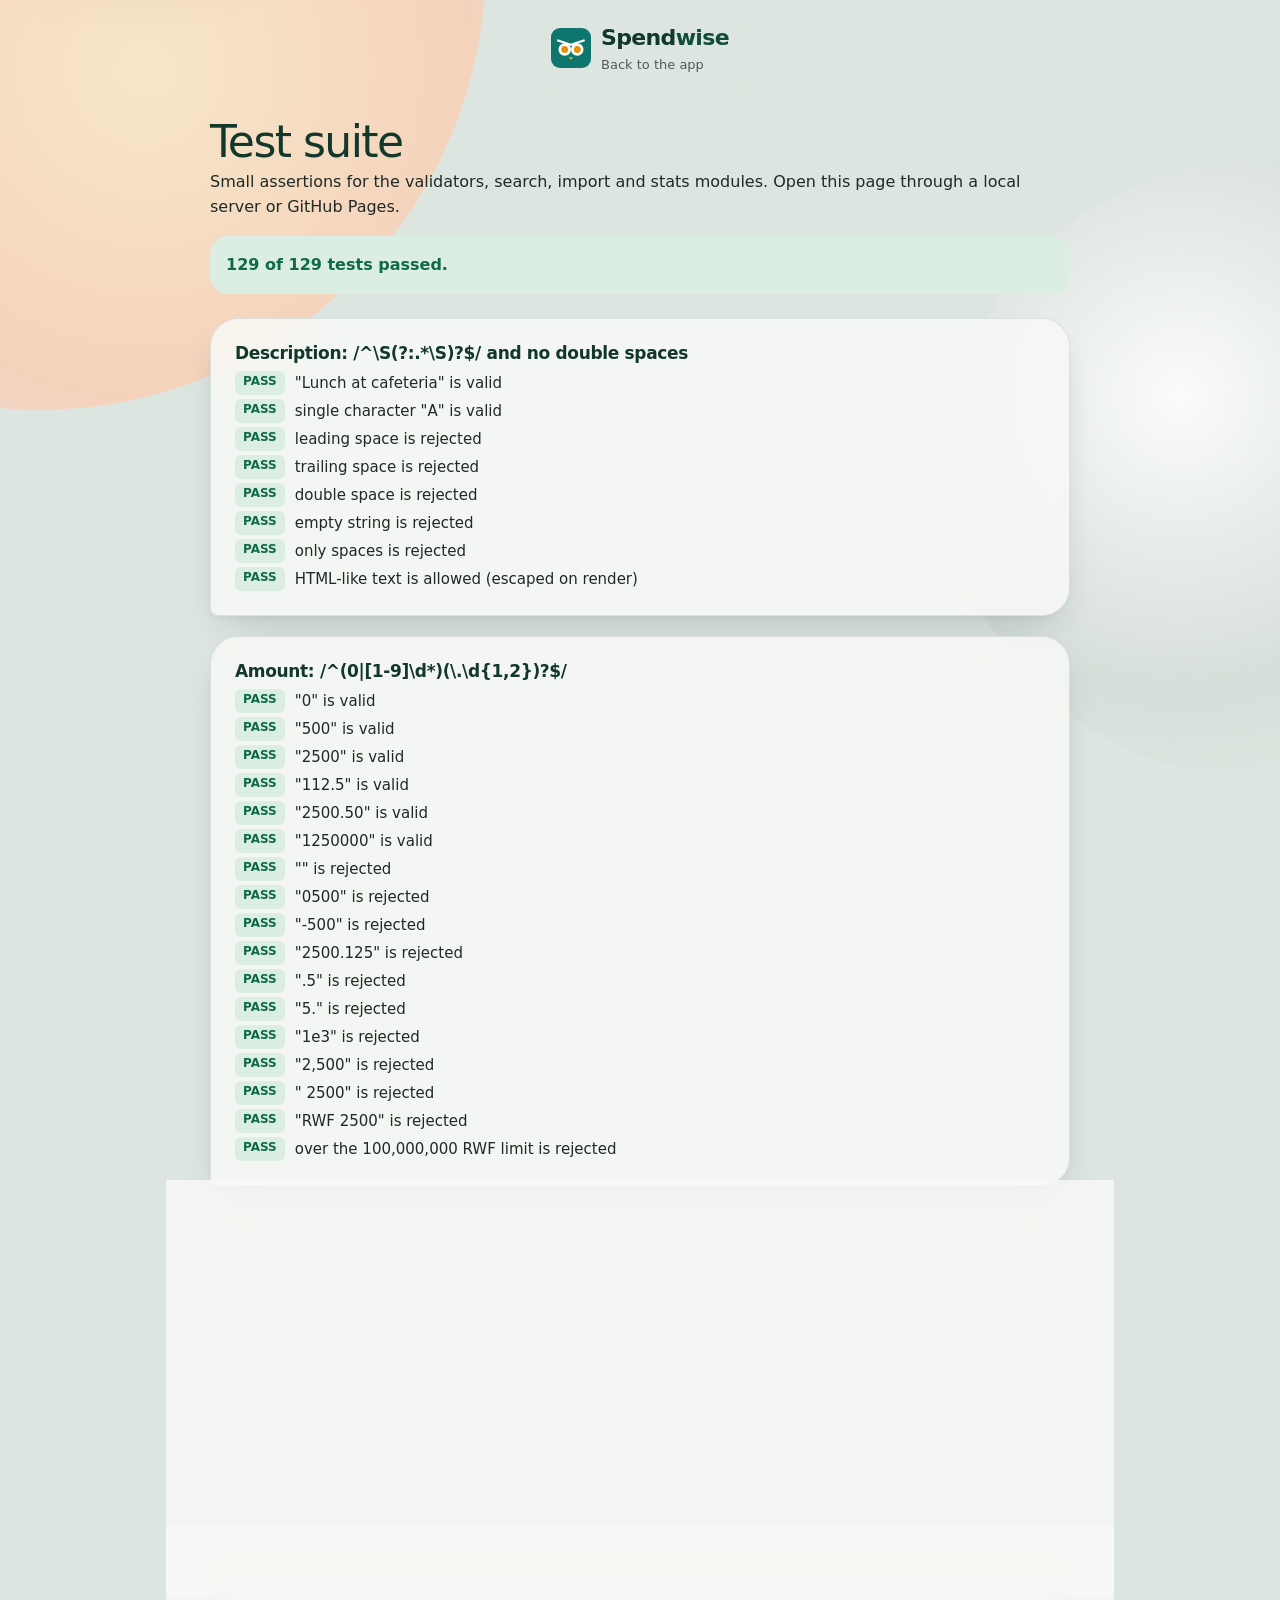
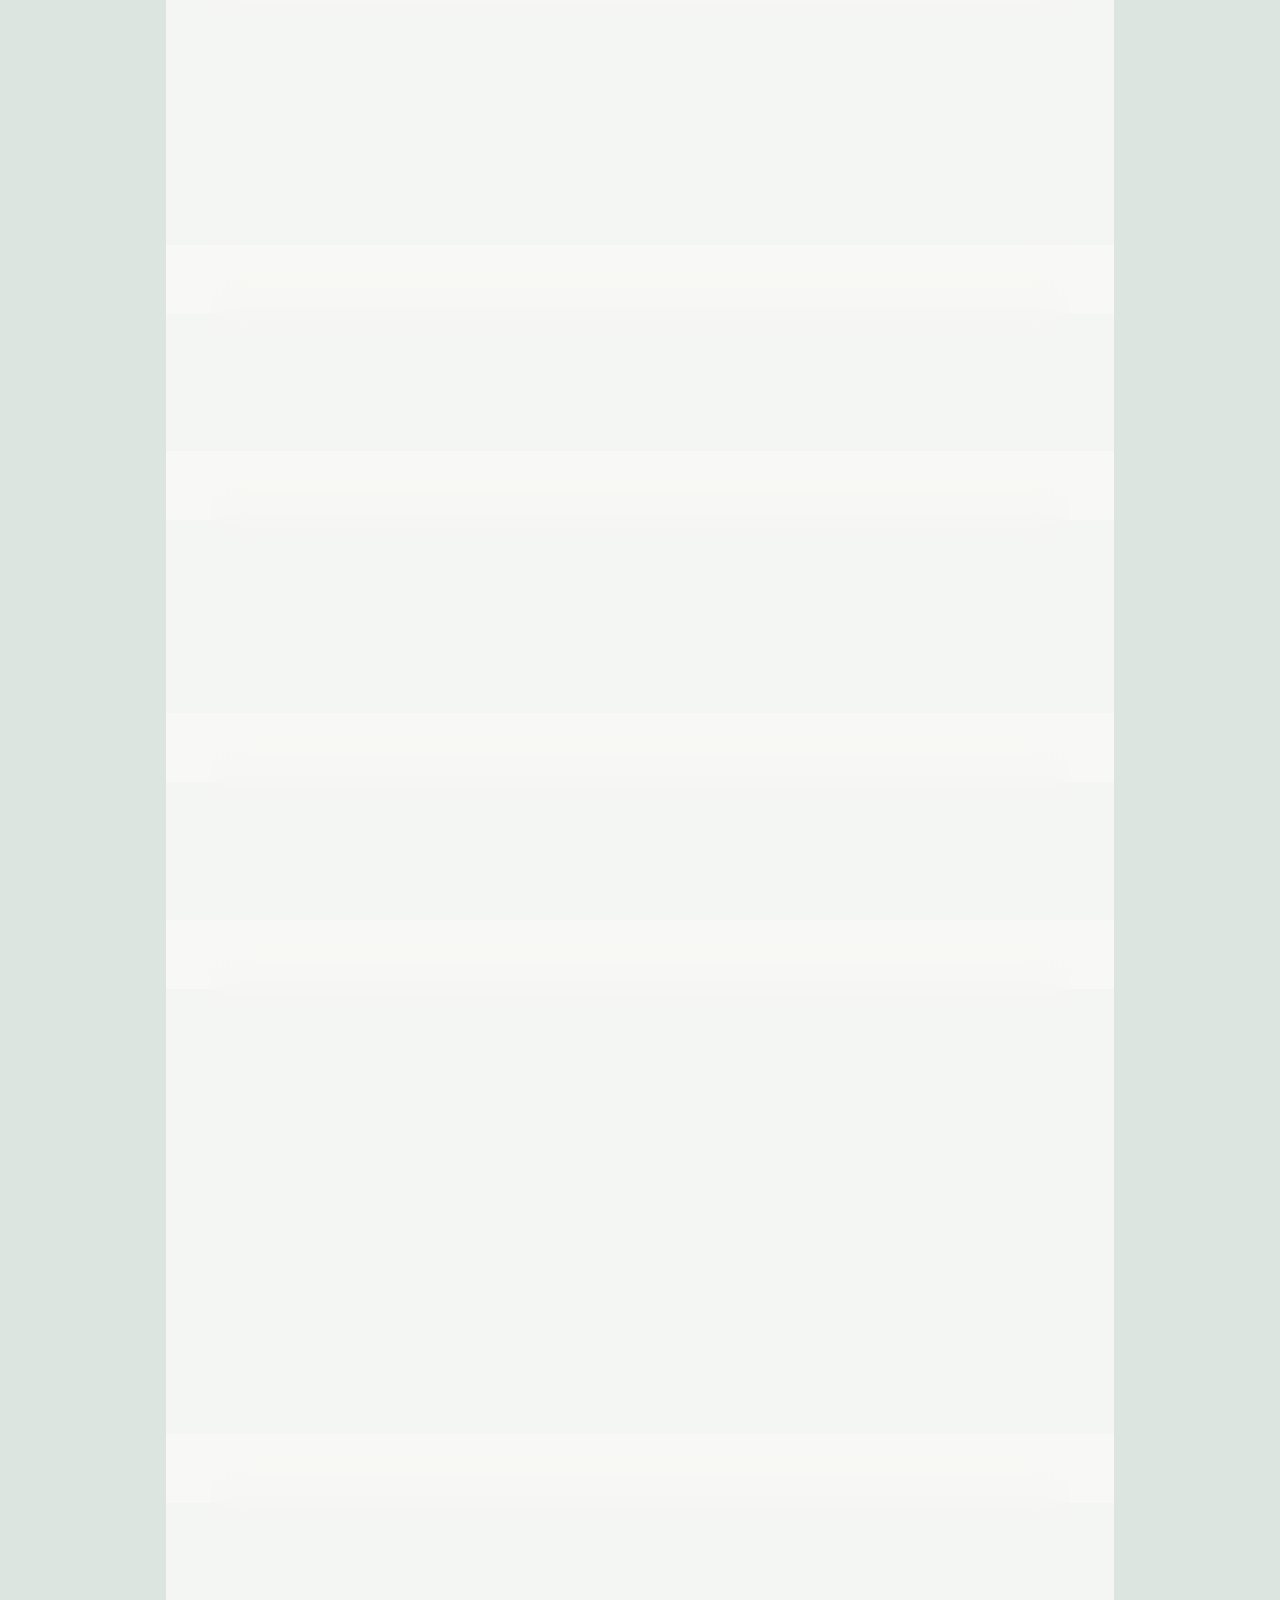
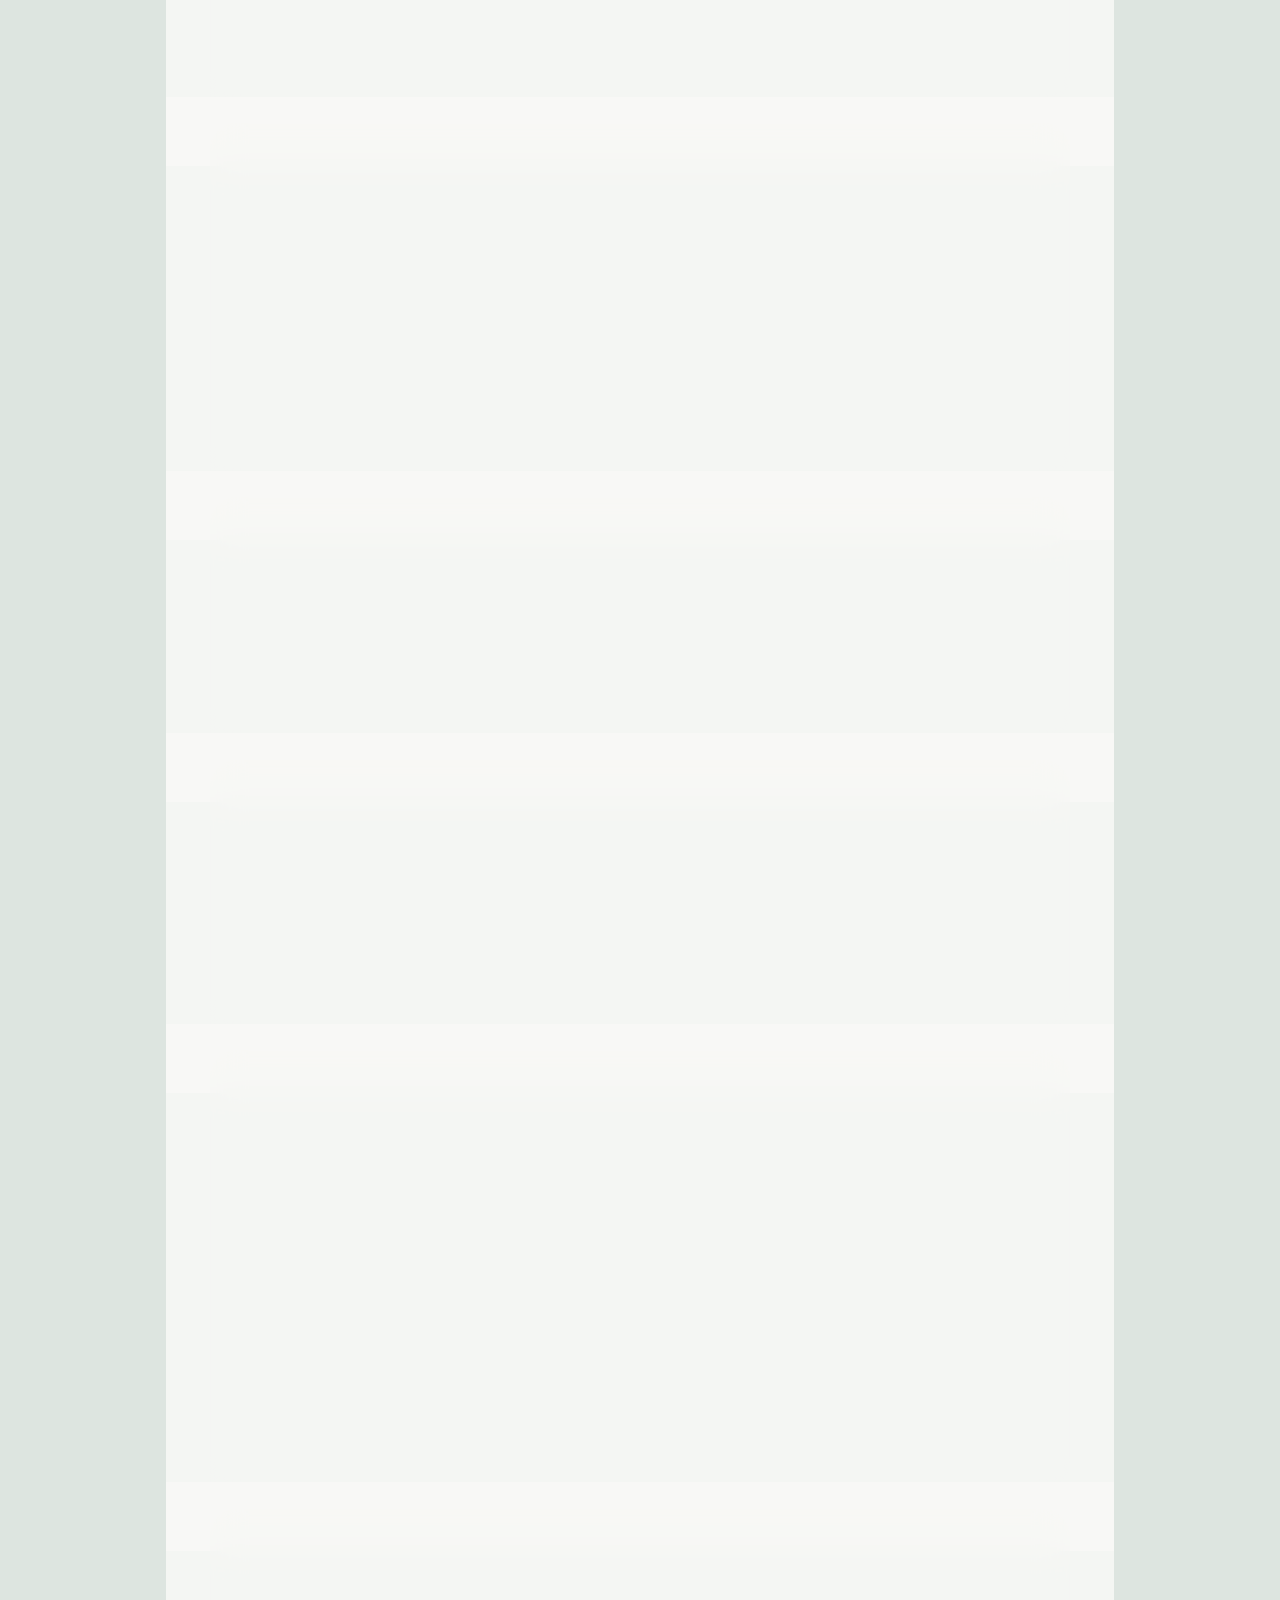
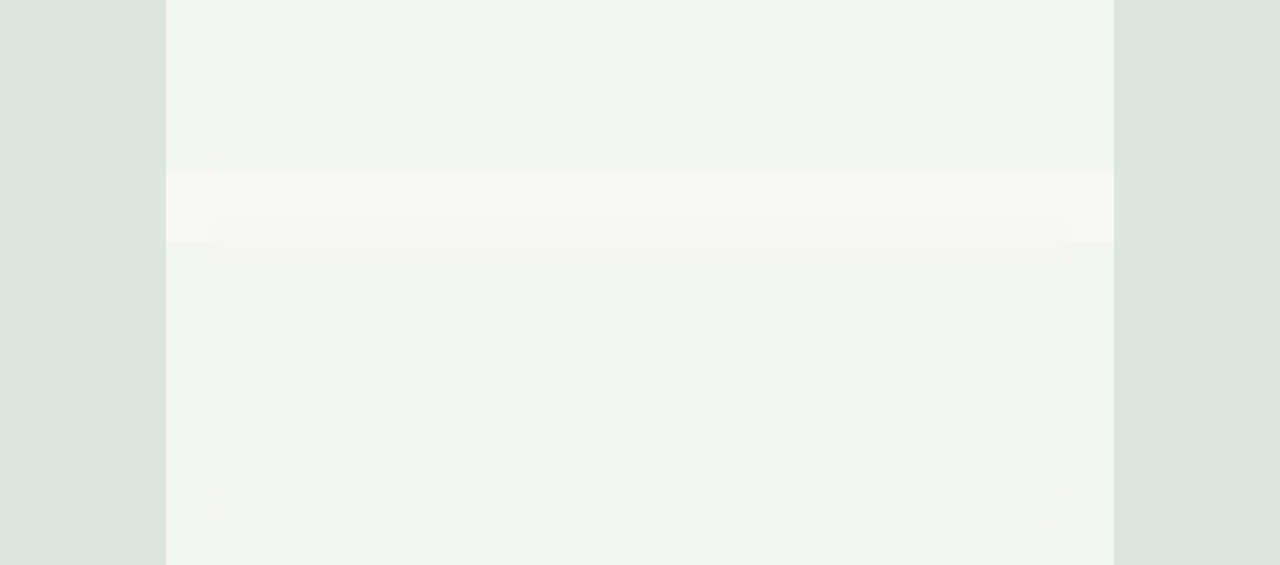
==== commit f247056d: "chore: change contact email to b.shyaka@alustudent.com" ====
--- a/tests.html
+++ b/tests.html
@@ -124,7 +124,7 @@
     });
 
     group('Contact form: email /^[^\\s@]+@…\\.[A-Za-z]{2,}$/', (expect) => {
-      for (const value of ['s.alex@spiderbit.rw', 'amina+budget@alu.edu', 'a@b.co']) {
+      for (const value of ['b.shyaka@alustudent.com', 'amina+budget@alu.edu', 'a@b.co']) {
         expect(`"${value}" is valid`, ok(validateEmail(value)), true);
       }
       for (const value of ['', 'alex', 'alex@', '@alu.edu', 'alex@alu', 'alex @alu.edu', 'alex@alu.c', 'a@@b.com']) {
--- a/styles/main.css
+++ b/styles/main.css
@@ -7,67 +7,73 @@
 :root {
   color-scheme: light;
 
-  --bg: #F8FAFC;
-  --tint: #F0FDFA;
-  --surface: #FFFFFF;
-  --surface-2: #F1F5F9;
-  --border: #E2E8F0;
-  --border-strong: #94A3B8;
-
-  --heading: #0F172A;
-  --text: #334155;
-  --text-muted: #5B6B80;
-
-  --primary: #0F766E;
-  --primary-hover: #115E59;
+  --bg: #DDE5E0;
+  --tint: rgba(246, 246, 243, 0.55);
+  --surface: rgba(248, 249, 246, 0.86);
+  --surface-solid: #F6F6F3;
+  --surface-2: rgba(15, 77, 58, 0.05);
+  --border: rgba(15, 77, 58, 0.12);
+  --border-strong: #6E8279;
+
+  --heading: #12372B;
+  --text: #1F2A25;
+  --text-muted: #4F5B55;
+
+  --primary: #0F4D3A;
+  --primary-hover: #0A3A2C;
   --on-primary: #FFFFFF;
-  --primary-text: #0F766E;
-  --primary-soft: #CCFBF1;
-  --tile: #E6F6F4;
-
-  --gold: #F59E0B;
-  --gold-soft: #FEF3C7;
-  --gold-text: #92400E;
-
-  --danger: #DC2626;
-  --danger-hover: #B91C1C;
+  --primary-text: #0F4D3A;
+  --primary-soft: #DCEDE4;
+  --tile: #DCEDE4;
+
+  --gold: #F08A4B;
+  --gold-soft: #FCE8DA;
+  --gold-text: #A84A14;
+
+  --danger: #B42318;
+  --danger-hover: #912018;
   --on-danger: #FFFFFF;
-  --danger-text: #B91C1C;
-  --danger-bg: #FEF2F2;
-  --warn: #B45309;
-  --success: #047857;
-
-  --highlight: #FDE68A;
-  --on-highlight: #1F2937;
+  --danger-text: #B42318;
+  --danger-bg: #FDECEA;
+  --warn: #A84A14;
+  --success: #0F6B45;
+
+  --highlight: #F5D9C4;
+  --on-highlight: #2B2B2B;
   --focus: #0F766E;
   --input-bg: #FFFFFF;
-  --input-border: #CBD5E1;
-  --hover: #F1F5F9;
-  --track: #E2E8F0;
-  --code-bg: #F1F5F9;
-  --link: #0F766E;
-  --blob: #CCFBF1;
+  --input-border: #7D8F86;
+  --hover: rgba(15, 77, 58, 0.06);
+  --track: rgba(15, 77, 58, 0.12);
+  --code-bg: rgba(15, 77, 58, 0.08);
+  --link: #0F4D3A;
+  --blob: rgba(245, 210, 188, 0.6);
   --img-filter: none;
+  --deco-opacity: 1;
+
+  --hero-1: #16684F;
+  --hero-2: #0F4D3A;
+  --hero-3: #0A3529;
 
   /* Category pill tones: background / text */
-  --tone-0-bg: #CCFBF1; --tone-0: #115E59; --tone-0-bar: #0F766E;
-  --tone-1-bg: #FEF3C7; --tone-1: #92400E; --tone-1-bar: #F59E0B;
+  --tone-0-bg: #DCEDE4; --tone-0: #0F4D3A; --tone-0-bar: #1E8F5E;
+  --tone-1-bg: #FCE8DA; --tone-1: #A84A14; --tone-1-bar: #F08A4B;
   --tone-2-bg: #DBEAFE; --tone-2: #1E40AF; --tone-2-bar: #2563EB;
   --tone-3-bg: #EDE9FE; --tone-3: #5B21B6; --tone-3-bar: #7C3AED;
   --tone-4-bg: #FCE7F3; --tone-4: #9D174D; --tone-4-bar: #DB2777;
-  --tone-5-bg: #E2E8F0; --tone-5: #334155; --tone-5-bar: #64748B;
+  --tone-5-bg: #E3E8E5; --tone-5: #33413A; --tone-5-bar: #6E8279;
 
   --radius-xl: 28px;
-  --radius-lg: 20px;
-  --radius-md: 14px;
-  --radius-sm: 10px;
-
-  --shadow-sm: 0 1px 2px rgba(15, 23, 42, 0.05), 0 2px 8px rgba(15, 23, 42, 0.04);
-  --shadow-md: 0 8px 24px rgba(15, 23, 42, 0.06);
-  --shadow-lg: 0 18px 40px rgba(15, 23, 42, 0.12);
-
-  --font-head: "Sora", system-ui, -apple-system, "Segoe UI", Roboto, sans-serif;
-  --font-body: system-ui, -apple-system, "Segoe UI", Roboto, "Helvetica Neue", Arial, sans-serif;
+  --radius-lg: 28px;
+  --radius-md: 18px;
+  --radius-sm: 8px;
+
+  --shadow-sm: 0 1px 2px rgba(15, 40, 30, 0.06), 0 4px 12px rgba(15, 40, 30, 0.06);
+  --shadow-md: 0 2px 4px rgba(15, 40, 30, 0.04), 0 18px 40px -16px rgba(15, 40, 30, 0.22);
+  --shadow-lg: 0 30px 60px -20px rgba(15, 40, 30, 0.35);
+
+  --font-head: "Manrope", system-ui, -apple-system, "Segoe UI", Roboto, sans-serif;
+  --font-body: "Manrope", system-ui, -apple-system, "Segoe UI", Roboto, sans-serif;
   --mono: ui-monospace, SFMono-Regular, Menlo, Consolas, monospace;
   --ease: cubic-bezier(0.2, 0.7, 0.2, 1);
 
@@ -77,56 +83,63 @@
 [data-theme="dark"] {
   color-scheme: dark;
 
-  --bg: #0B1220;
-  --tint: #0E1828;
-  --surface: #111C2E;
-  --surface-2: #17243A;
-  --border: #22314A;
-  --border-strong: #64748B;
-
-  --heading: #F1F5F9;
-  --text: #CBD5E1;
-  --text-muted: #94A3B8;
-
-  --primary: #2DD4BF;
-  --primary-hover: #5EEAD4;
-  --on-primary: #042F2E;
-  --primary-text: #5EEAD4;
-  --primary-soft: rgba(45, 212, 191, 0.16);
-  --tile: rgba(45, 212, 191, 0.12);
-
-  --gold-soft: rgba(245, 158, 11, 0.16);
-  --gold-text: #FCD34D;
-
-  --danger: #F87171;
-  --danger-hover: #FCA5A5;
-  --on-danger: #2A0A0A;
-  --danger-text: #FCA5A5;
-  --danger-bg: rgba(248, 113, 113, 0.12);
-  --warn: #FBBF24;
+  --bg: #0E1714;
+  --tint: rgba(26, 38, 33, 0.5);
+  --surface: rgba(26, 38, 33, 0.88);
+  --surface-solid: #18241F;
+  --surface-2: rgba(255, 255, 255, 0.05);
+  --border: rgba(180, 220, 200, 0.12);
+  --border-strong: #7F978B;
+
+  --heading: #EAF3EE;
+  --text: #DCE6E0;
+  --text-muted: #A9B8B0;
+
+  --primary: #5FD3A0;
+  --primary-hover: #7BE0B3;
+  --on-primary: #06231A;
+  --primary-text: #7BE0B3;
+  --primary-soft: rgba(95, 211, 160, 0.16);
+  --tile: rgba(95, 211, 160, 0.14);
+
+  --gold: #F39A62;
+  --gold-soft: rgba(243, 154, 98, 0.16);
+  --gold-text: #FFB386;
+
+  --danger: #FF8A80;
+  --danger-hover: #FFA79F;
+  --on-danger: #2A0A08;
+  --danger-text: #FF8A80;
+  --danger-bg: rgba(255, 138, 128, 0.12);
+  --warn: #FFB386;
   --success: #6EE7B7;
 
-  --highlight: #FCD34D;
-  --focus: #5EEAD4;
-  --input-bg: #0E1828;
-  --input-border: #334155;
-  --hover: #17243A;
-  --track: #22314A;
-  --code-bg: #17243A;
-  --link: #5EEAD4;
-  --blob: rgba(45, 212, 191, 0.12);
+  --highlight: #F39A62;
+  --focus: #7DD3C0;
+  --input-bg: #121D19;
+  --input-border: #6F8479;
+  --hover: rgba(255, 255, 255, 0.05);
+  --track: rgba(255, 255, 255, 0.1);
+  --code-bg: rgba(255, 255, 255, 0.08);
+  --link: #7BE0B3;
+  --blob: rgba(95, 211, 160, 0.1);
   --img-filter: brightness(0.92);
-
-  --tone-0-bg: rgba(45, 212, 191, 0.16); --tone-0: #5EEAD4; --tone-0-bar: #2DD4BF;
-  --tone-1-bg: rgba(245, 158, 11, 0.16); --tone-1: #FCD34D; --tone-1-bar: #F59E0B;
+  --deco-opacity: 0.12;
+
+  --hero-1: #155A45;
+  --hero-2: #0F4535;
+  --hero-3: #0A2D23;
+
+  --tone-0-bg: rgba(95, 211, 160, 0.16); --tone-0: #7BE0B3; --tone-0-bar: #5FD3A0;
+  --tone-1-bg: rgba(243, 154, 98, 0.16); --tone-1: #FFB386; --tone-1-bar: #F39A62;
   --tone-2-bg: rgba(96, 165, 250, 0.16); --tone-2: #93C5FD; --tone-2-bar: #60A5FA;
   --tone-3-bg: rgba(167, 139, 250, 0.16); --tone-3: #C4B5FD; --tone-3-bar: #A78BFA;
   --tone-4-bg: rgba(244, 114, 182, 0.16); --tone-4: #F9A8D4; --tone-4-bar: #F472B6;
-  --tone-5-bg: rgba(148, 163, 184, 0.16); --tone-5: #CBD5E1; --tone-5-bar: #94A3B8;
+  --tone-5-bg: rgba(169, 184, 176, 0.16); --tone-5: #DCE6E0; --tone-5-bar: #A9B8B0;
 
   --shadow-sm: 0 1px 2px rgba(0, 0, 0, 0.3);
-  --shadow-md: 0 8px 24px rgba(0, 0, 0, 0.35);
-  --shadow-lg: 0 18px 40px rgba(0, 0, 0, 0.5);
+  --shadow-md: 0 2px 4px rgba(0, 0, 0, 0.2), 0 18px 40px -16px rgba(0, 0, 0, 0.6);
+  --shadow-lg: 0 30px 60px -20px rgba(0, 0, 0, 0.6);
 }
 
 /* ---------- 2. Reset & base ---------- */
@@ -151,9 +164,35 @@
   font-size: 1rem;
   line-height: 1.6;
   color: var(--text);
-  background: var(--bg);
   overflow-x: hidden;
   -webkit-font-smoothing: antialiased;
+}
+
+/* Soft decorative shapes from the theme mockup */
+body::before,
+body::after {
+  content: "";
+  position: fixed;
+  z-index: -1;
+  border-radius: 50%;
+  pointer-events: none;
+  opacity: var(--deco-opacity);
+}
+
+body::before {
+  width: 70vmax;
+  height: 70vmax;
+  left: -32vmax;
+  top: -38vmax;
+  background: radial-gradient(circle at 62% 62%, #F7E7C9 0%, #F5D2BC 42%, rgba(245, 210, 188, 0) 70%);
+}
+
+body::after {
+  width: 48vmax;
+  height: 48vmax;
+  right: -22vmax;
+  top: 18vh;
+  background: radial-gradient(circle at 38% 38%, rgba(255, 255, 255, 0.85) 0%, rgba(205, 214, 209, 0.45) 55%, rgba(205, 214, 209, 0) 72%);
 }
 
 h1, h2, h3, h4 {
@@ -263,13 +302,13 @@
   position: sticky;
   top: 0;
   z-index: 50;
-  background: color-mix(in srgb, var(--bg) 88%, transparent);
+  background: color-mix(in srgb, var(--surface-solid) 70%, transparent);
   border-bottom: 1px solid var(--border);
   backdrop-filter: blur(12px);
   -webkit-backdrop-filter: blur(12px);
 }
 
-.site-header.is-open { background: var(--bg); box-shadow: var(--shadow-lg); }
+.site-header.is-open { background: var(--surface-solid); box-shadow: var(--shadow-lg); }
 
 .site-header__inner {
   max-width: 1200px;
@@ -379,33 +418,15 @@
 
 .main:focus { outline: none; }
 
-.view { animation: fade-up 0.45s var(--ease) both; }
+/* "backwards" so no stacking context lingers; mockup images must blend with the page behind */
+.view { animation: fade-up 0.45s var(--ease) backwards; }
 
 .view--app { padding: 28px 0 64px; }
+
+.view--page { min-height: calc(100vh - var(--header-h) - 120px); }
 
 .band { padding: 56px 0; }
 .band--tint { background: var(--tint); }
-
-.badge {
-  display: inline-flex;
-  align-items: center;
-  gap: 8px;
-  padding: 6px 14px;
-  border-radius: 999px;
-  background: var(--tile);
-  color: var(--primary-text);
-  font-size: 0.8125rem;
-  font-weight: 700;
-  letter-spacing: 0.01em;
-}
-
-.badge::before {
-  content: "";
-  width: 8px;
-  height: 8px;
-  border-radius: 50%;
-  background: var(--gold);
-}
 
 .section-title {
   margin: 14px 0 12px;
@@ -415,8 +436,9 @@
 }
 
 .view__title {
-  font-size: clamp(1.75rem, 1.4rem + 1.4vw, 2.25rem);
-  font-weight: 700;
+  font-size: clamp(1.875rem, 1.4rem + 2vw, 2.75rem);
+  font-weight: 300;
+  letter-spacing: -0.035em;
 }
 
 /* ---------- 6. Cards & tiles ---------- */
@@ -425,8 +447,10 @@
   padding: 24px;
   background: var(--surface);
   border: 1px solid var(--border);
-  border-radius: var(--radius-lg);
+  border-radius: var(--radius-lg) var(--radius-lg) var(--radius-lg) var(--radius-sm);
   box-shadow: var(--shadow-md);
+  backdrop-filter: blur(16px) saturate(140%);
+  -webkit-backdrop-filter: blur(16px) saturate(140%);
 }
 
 .card__head {
@@ -488,7 +512,7 @@
 .btn--primary {
   background: var(--primary);
   color: var(--on-primary);
-  box-shadow: 0 6px 16px rgba(15, 118, 110, 0.25);
+  box-shadow: 0 6px 16px rgba(15, 77, 58, 0.25);
 }
 .btn--primary:hover { background: var(--primary-hover); }
 
@@ -781,31 +805,6 @@
   filter: var(--img-filter);
 }
 
-.blob {
-  position: absolute;
-  z-index: 0;
-  inset: 8% 4% 0 10%;
-  border-radius: 46% 54% 42% 58% / 52% 44% 56% 48%;
-  background: var(--blob);
-  filter: blur(2px);
-  animation: blob 14s ease-in-out infinite alternate;
-}
-
-.blob--sm { inset: 12% 8% 6% 8%; }
-
-.coin {
-  position: absolute;
-  z-index: 2;
-  border-radius: 50%;
-  background: radial-gradient(circle at 35% 35%, #FCD34D 0%, #F59E0B 55%, #D97706 100%);
-  box-shadow: inset 0 0 0 4px rgba(255, 255, 255, 0.35), 0 8px 18px rgba(217, 119, 6, 0.35);
-  animation: float 6s ease-in-out infinite;
-}
-
-.coin--1 { width: 42px; height: 42px; left: 2%; top: 10%; }
-.coin--2 { width: 26px; height: 26px; right: 4%; top: 2%; animation-delay: -2s; }
-.coin--3 { width: 32px; height: 32px; right: 10%; bottom: 6%; animation-delay: -4s; }
-
 /* Feature cards row */
 .band:has(.feature-row) { padding-top: 16px; }
 
@@ -847,107 +846,136 @@
   filter: var(--img-filter);
 }
 
-.split__media--narrow img { max-width: 340px; margin: 0 auto; }
-
 .split__text > .muted { max-width: 36rem; }
 
-.framed {
-  border: 1px solid var(--border);
+:root:not([data-theme="dark"]) .hero__img,
+:root:not([data-theme="dark"]) .split__media img { mix-blend-mode: darken; }
+
+.about-card { display: grid; gap: 14px; justify-items: start; padding: 32px; }
+.about-card .section-title { margin: 0; }
+
+/* Founder profile, laid out like a portfolio page */
+.founder {
+  display: grid;
+  gap: 28px;
+  margin-top: 48px;
+  padding: 28px;
+}
+
+.founder__media {
+  position: relative;
+  justify-self: center;
+  width: min(100%, 280px);
+}
+
+.founder__photo::before {
+  content: "";
+  position: absolute;
+  z-index: -1;
+  inset: 18px -14px -14px 18px;
+  border: 2px solid var(--primary);
+  border-radius: var(--radius-lg) var(--radius-lg) var(--radius-lg) var(--radius-sm);
+}
+
+.founder__photo {
+  position: relative;
+  aspect-ratio: 4 / 5;
+  margin-top: 64px;
+  border-radius: var(--radius-lg) var(--radius-lg) var(--radius-lg) var(--radius-sm);
+  background:
+    radial-gradient(circle at 30% 20%, rgba(255, 255, 255, 0.35), transparent 55%),
+    linear-gradient(160deg, #F6A06A 0%, var(--gold) 55%, #D96F2E 100%);
   box-shadow: var(--shadow-md);
 }
 
-/* The mockups have an off-white backdrop; "darken" lets the tinted band show through it. */
-:root:not([data-theme="dark"]) .band--tint .split__media img:not(.framed) { mix-blend-mode: darken; }
-
-.steps {
-  list-style: none;
-  margin: 28px 0 0;
-  padding: 0;
-  display: grid;
-  gap: 14px;
-}
-
-.steps li {
-  display: flex;
-  gap: 16px;
-  padding: 18px;
-  background: var(--surface);
-  border: 1px solid var(--border);
-  border-radius: var(--radius-lg);
-  box-shadow: var(--shadow-sm);
-  transition: transform 0.25s var(--ease), box-shadow 0.25s var(--ease);
-}
-
-.steps li:hover { transform: translateY(-3px); box-shadow: var(--shadow-md); }
-
-.steps h4 { font-size: 1.0625rem; margin-bottom: 2px; }
-
-.steps__num {
-  display: grid;
-  place-items: center;
-  width: 40px;
-  height: 40px;
-  flex: none;
-  border-radius: 12px;
+/* The cut-out rises above the orange block, like the portfolio reference */
+.founder__img {
+  position: absolute;
+  left: 50%;
+  bottom: 0;
+  height: 122%;
+  width: auto;
+  max-width: none;
+  transform: translateX(-50%);
+  filter: drop-shadow(0 14px 18px rgba(60, 25, 5, 0.28));
+}
+
+.founder__role-tag {
+  position: absolute;
+  left: 50%;
+  bottom: -16px;
+  z-index: 1;
+  transform: translateX(-50%);
+  padding: 8px 18px;
+  border-radius: 999px;
   background: var(--primary);
   color: var(--on-primary);
+  font-size: 0.875rem;
+  font-weight: 700;
+  white-space: nowrap;
+  box-shadow: var(--shadow-md);
+}
+
+.founder__body { display: grid; gap: 14px; align-content: start; }
+
+.founder__hello {
   font-family: var(--font-head);
+  font-size: clamp(2.5rem, 1.8rem + 3vw, 4rem);
+  font-weight: 800;
+  line-height: 1;
+  letter-spacing: -0.04em;
+  color: var(--heading);
+}
+
+.founder__quote { color: var(--gold); margin-right: 4px; }
+
+.founder__name { font-size: 1.5rem; font-weight: 700; }
+
+.founder__role {
+  margin-top: -8px;
   font-weight: 700;
-}
-
-.checks {
+  color: var(--gold-text);
+}
+
+.founder__facts {
+  display: grid;
+  gap: 12px;
+  margin: 4px 0 0;
+  padding: 16px 0;
+  border-top: 1px solid var(--border);
+  border-bottom: 1px solid var(--border);
+}
+
+.founder__facts dt {
+  font-size: 0.75rem;
+  font-weight: 700;
+  letter-spacing: 0.06em;
+  text-transform: uppercase;
+  color: var(--text-muted);
+}
+
+.founder__facts dd { margin: 2px 0 0; font-weight: 600; color: var(--heading); }
+
+.founder__contact-title {
+  margin-bottom: 10px;
+  font-family: var(--font-head);
+  font-size: 1.125rem;
+  font-weight: 700;
+  color: var(--heading);
+}
+
+.founder__links {
   list-style: none;
-  margin: 8px 0 28px;
+  margin: 0;
   padding: 0;
   display: grid;
-  gap: 14px;
-  font-weight: 600;
-  color: var(--heading);
-}
-
-.checks li { display: flex; align-items: center; gap: 12px; }
-
-.check-dot {
-  display: grid;
-  place-items: center;
-  width: 28px;
-  height: 28px;
-  flex: none;
-  border-radius: 50%;
-  background: var(--tile);
-  color: var(--primary-text);
-}
-
-.check-dot .icon { width: 16px; height: 16px; stroke-width: 3; }
-
-.mini-stats {
-  list-style: none;
-  margin: 28px 0 0;
-  padding: 0;
-  display: grid;
-  grid-template-columns: repeat(3, minmax(0, 1fr));
-  gap: 12px;
-}
-
-.mini-stats li {
-  display: grid;
-  gap: 2px;
-  padding: 16px;
-  background: var(--surface);
-  border: 1px solid var(--border);
-  border-radius: var(--radius-md);
-}
-
-.mini-stats strong {
-  font-family: var(--font-head);
-  font-size: 1.5rem;
-  color: var(--primary-text);
-}
-
-.mini-stats span { font-size: 0.8125rem; color: var(--text-muted); line-height: 1.35; }
-
-.about-card { display: grid; gap: 14px; justify-items: start; padding: 32px; }
-.about-card .section-title { margin: 0; }
+  gap: 10px;
+}
+
+.founder__links li { display: flex; align-items: center; gap: 12px; }
+.founder__links .tile { width: 38px; height: 38px; }
+.founder__links .tile .icon { width: 18px; height: 18px; }
+.founder__links a { font-weight: 700; overflow-wrap: anywhere; }
 
 .contact-list {
   list-style: none;
@@ -992,37 +1020,30 @@
 }
 
 .stat {
-  display: grid;
-  grid-template-columns: auto minmax(0, 1fr);
-  grid-template-areas:
-    "tile label"
-    "tile value"
-    "tile sub";
-  column-gap: 14px;
-  align-items: center;
+  display: flex;
+  flex-direction: column;
+  gap: 4px;
   min-width: 0;
-  padding: 16px 18px;
+  padding: 20px 22px;
   transition: transform 0.25s var(--ease), box-shadow 0.25s var(--ease);
 }
 
 .stat:hover { transform: translateY(-3px); box-shadow: var(--shadow-lg); }
 
-.stat .tile { grid-area: tile; }
-.stat__value { grid-area: value; }
-.stat__sub { grid-area: sub; }
-
 .stat__label {
-  grid-area: label;
-  font-size: 0.875rem;
-  font-weight: 600;
-  color: var(--text-muted);
+  font-family: var(--font-head);
+  font-size: 1.125rem;
+  font-weight: 800;
+  letter-spacing: -0.01em;
+  color: var(--heading);
 }
 
 .stat__value {
+  margin-top: 6px;
   font-family: var(--font-head);
   font-size: clamp(1.25rem, 1.05rem + 0.6vw, 1.625rem);
-  font-weight: 700;
-  color: var(--heading);
+  font-weight: 600;
+  color: var(--primary-text);
   font-variant-numeric: tabular-nums;
   white-space: nowrap;
   overflow: hidden;
@@ -1035,15 +1056,26 @@
   color: var(--text-muted);
 }
 
-.dash-row {
+/* Budget and categories on top, the add form down the right, transactions underneath */
+.dash-grid {
   display: grid;
   grid-template-columns: minmax(0, 1fr);
   gap: 20px;
-  margin-bottom: 20px;
-}
-
-.dash-row > .card { transition: transform 0.25s var(--ease), box-shadow 0.25s var(--ease); }
-.dash-row > .card:hover { transform: translateY(-3px); box-shadow: var(--shadow-lg); }
+  align-items: start;
+}
+
+.budget-card,
+.categories-card {
+  align-self: stretch;
+}
+
+.budget-card,
+.categories-card,
+.chart-card { transition: transform 0.25s var(--ease), box-shadow 0.25s var(--ease); }
+
+.budget-card:hover,
+.categories-card:hover,
+.chart-card:hover { transform: translateY(-3px); box-shadow: var(--shadow-lg); }
 
 /* Budget */
 .budget__figures {
@@ -1210,14 +1242,6 @@
 [data-tone="3"] { --tone-bg: var(--tone-3-bg); --tone-fg: var(--tone-3); --tone-bar: var(--tone-3-bar); }
 [data-tone="4"] { --tone-bg: var(--tone-4-bg); --tone-fg: var(--tone-4); --tone-bar: var(--tone-4-bar); }
 [data-tone="5"] { --tone-bg: var(--tone-5-bg); --tone-fg: var(--tone-5); --tone-bar: var(--tone-5-bar); }
-
-/* Main area: transactions + form */
-.dash-main {
-  display: grid;
-  grid-template-columns: minmax(0, 1fr);
-  gap: 20px;
-  align-items: start;
-}
 
 .records-card { padding: 20px; }
 
@@ -1659,16 +1683,6 @@
   to { opacity: 1; transform: none; }
 }
 
-@keyframes float {
-  0%, 100% { transform: translateY(0); }
-  50% { transform: translateY(-10px); }
-}
-
-@keyframes blob {
-  from { border-radius: 46% 54% 42% 58% / 52% 44% 56% 48%; }
-  to { border-radius: 56% 44% 52% 48% / 44% 56% 46% 54%; }
-}
-
 /* ---------- 17. Breakpoint: large phone (≥ 640px) ---------- */
 @media (min-width: 640px) {
   .container { padding: 0 28px; }
@@ -1686,11 +1700,13 @@
   .band { padding: 80px 0; }
   .hero { padding: 56px 0 32px; }
 
-  .dash-row { grid-template-columns: repeat(2, minmax(0, 1fr)); }
-  .dash-row > :last-child { grid-column: 1 / -1; }
+  .dash-grid { grid-template-columns: repeat(2, minmax(0, 1fr)); }
+  .dash-grid > .chart-card,
+  .dash-grid > .add-card,
+  .dash-grid > .records-card { grid-column: 1 / -1; }
 
   .toolbar {
-    grid-template-columns: minmax(0, 1fr) auto 220px;
+    grid-template-columns: minmax(0, 1fr) 220px;
     align-items: start;
   }
 
@@ -1793,7 +1809,15 @@
   .add-card .form-stack > .btn-row,
   .add-card .form-stack > .form-status { grid-column: 1 / -1; }
 
-  .mini-stats li { padding: 20px; }
+  .founder {
+    grid-template-columns: 260px minmax(0, 1fr);
+    gap: 48px;
+    align-items: center;
+    padding: 40px 48px 40px 40px;
+  }
+
+  .founder__facts { grid-template-columns: repeat(2, minmax(0, 1fr)); }
+
 }
 
 /* ---------- 19. Breakpoint: desktop (≥ 1024px) ---------- */
@@ -1872,36 +1896,19 @@
 
   .stat-list { grid-template-columns: repeat(4, minmax(0, 1fr)); gap: 20px; }
 
-  .stat {
-    display: flex;
-    flex-direction: column;
-    align-items: stretch;
-    gap: 2px;
-    padding: 18px 20px;
-  }
-
-  .stat .tile { margin-bottom: 12px; }
-
-  .dash-row { grid-template-columns: repeat(3, minmax(0, 1fr)); }
-  .dash-row > :last-child { grid-column: auto; }
+  .dash-grid { grid-template-columns: repeat(2, minmax(0, 1fr)) minmax(320px, 1fr); }
+  .dash-grid > .chart-card { grid-column: 1 / 3; grid-row: 2; }
+  .dash-grid > .add-card { grid-column: 3; grid-row: 1 / span 3; }
+  .dash-grid > .records-card { grid-column: 1 / 3; grid-row: 3; }
+
+  .add-card .form-stack { grid-template-columns: minmax(0, 1fr); }
 
   .about-card { padding: 40px; }
 }
 
 /* ---------- 20. Breakpoint: wide (≥ 1280px) ---------- */
 @media (min-width: 1280px) {
-  .dash-main { grid-template-columns: minmax(0, 2fr) minmax(320px, 1fr); }
-
-  .add-card {
-    position: sticky;
-    top: calc(var(--header-h) + 20px);
-  }
-
-  .add-card .form-stack { grid-template-columns: minmax(0, 1fr); }
-
-  .toolbar { grid-template-columns: minmax(0, 1fr) auto 200px; }
-
-  .chart { height: 190px; }
+  .toolbar { grid-template-columns: minmax(0, 1fr) 200px; }
 }
 
 /* ---------- 21. User preferences ---------- */
